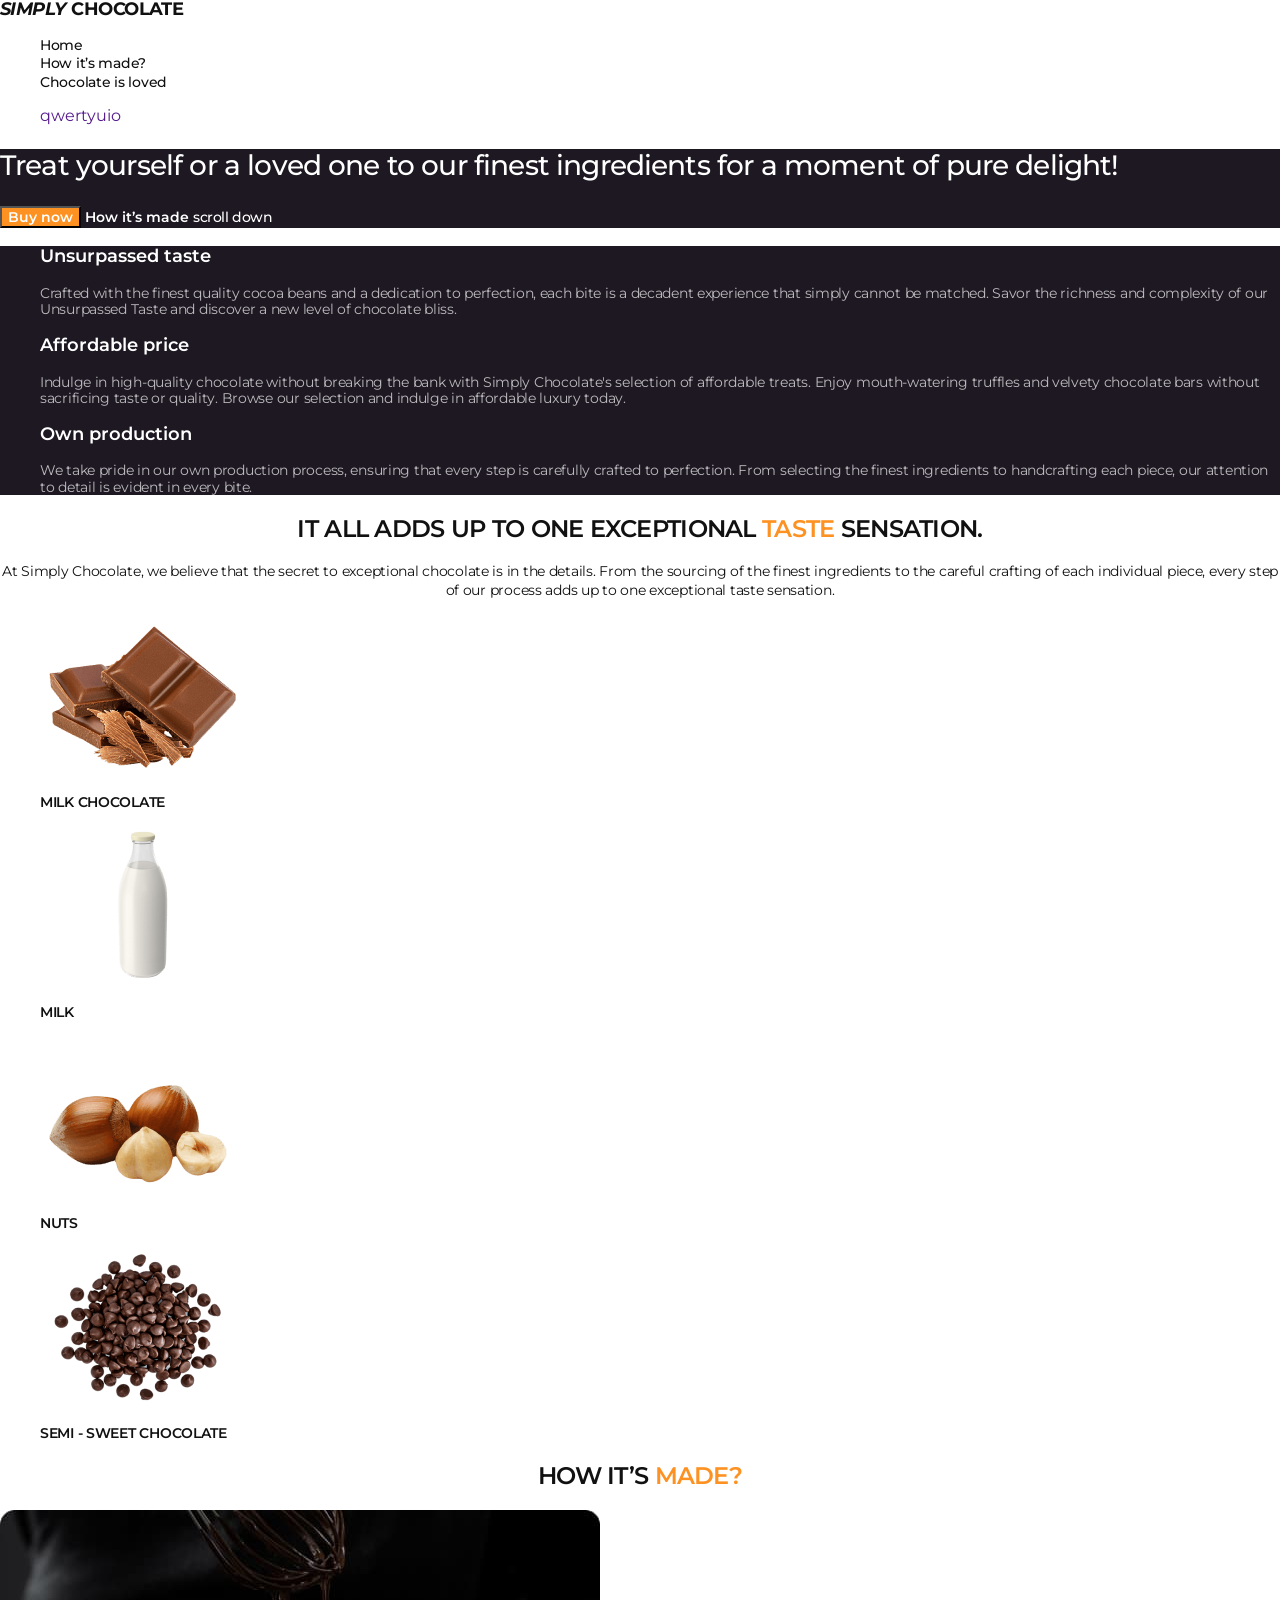
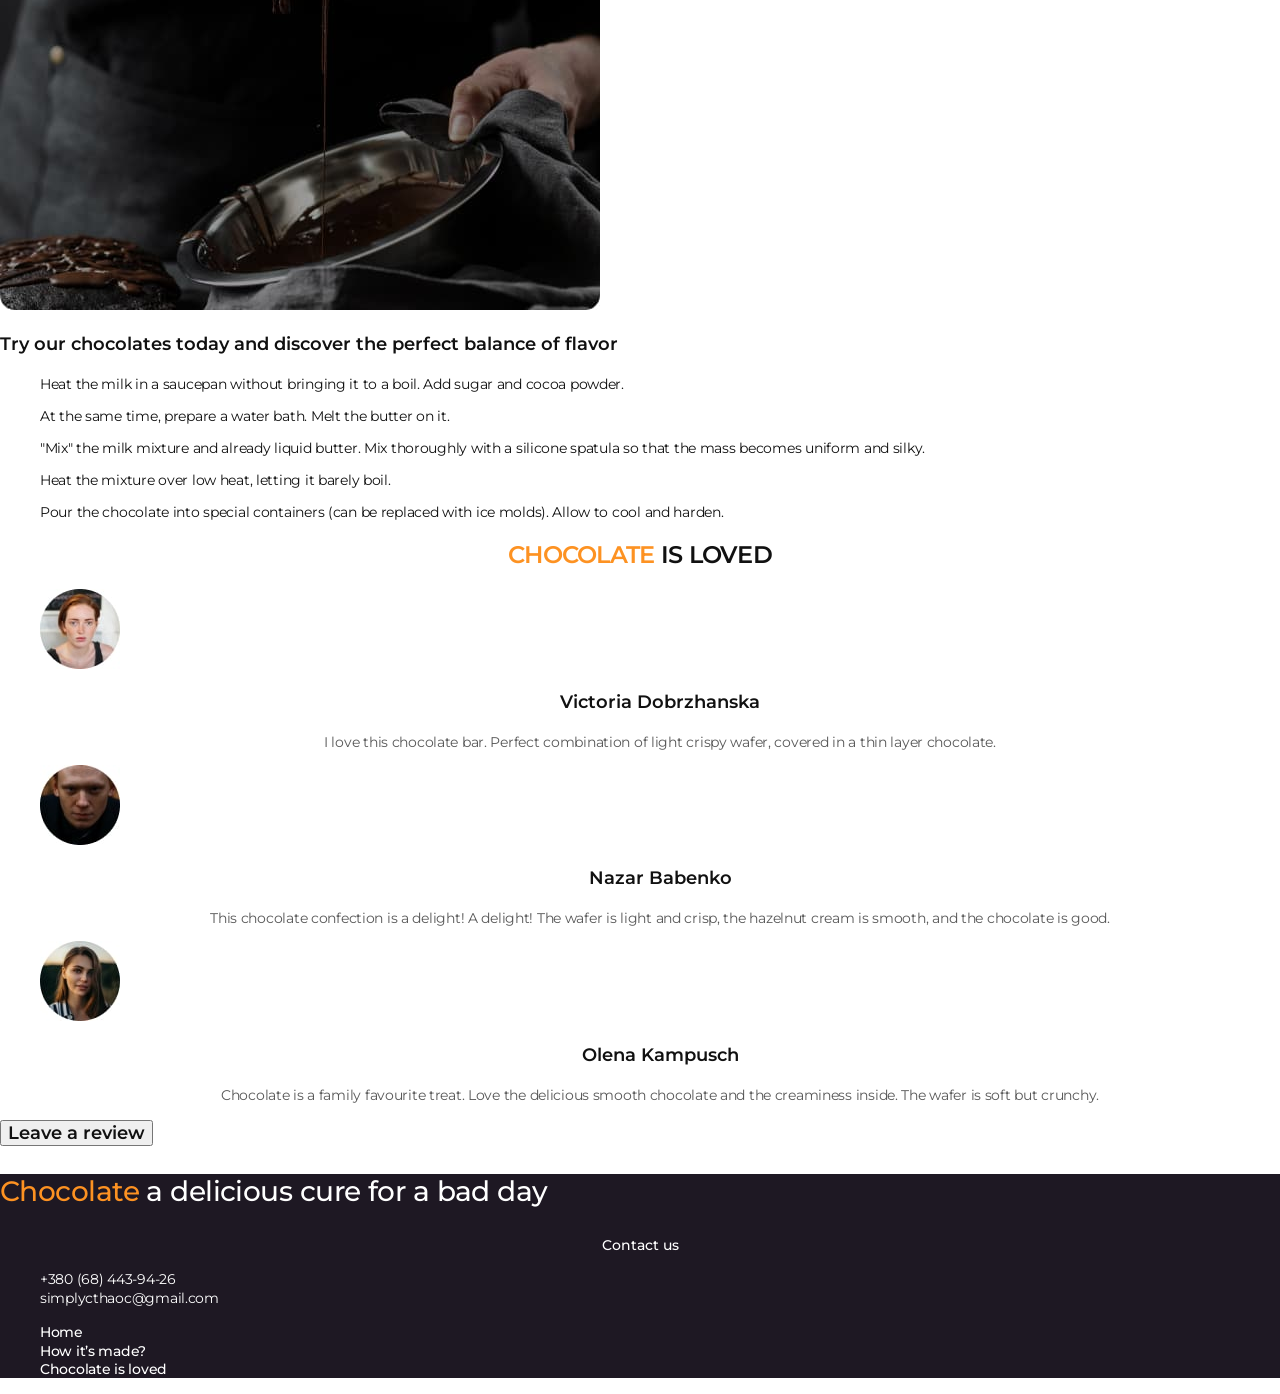
==== index.html @ 01acd2b8 "mod-2" ====
<!DOCTYPE html>
<html lang="en">
  <head>
    <meta charset="UTF-8" />
    <meta
      name="viewport"
      content="width=device-width, initial-scale=1.0"
    />
    <title>Chocolate</title>
    <link
      rel="stylesheet"
      href="https://cdnjs.cloudflare.com/ajax/libs/modern-normalize/3.0.1/modern-normalize.min.css"
      integrity="sha512-q6WgHqiHlKyOqslT/lgBgodhd03Wp4BEqKeW6nNtlOY4quzyG3VoQKFrieaCeSnuVseNKRGpGeDU3qPmabCANg=="
      crossorigin="anonymous"
      referrerpolicy="no-referrer"
    />
    <link
      rel="stylesheet"
      href="./css/style.css"
    />
    <link
      rel="preconnect"
      href="https://fonts.googleapis.com"
    />
    <link
      rel="preconnect"
      href="https://fonts.gstatic.com"
      crossorigin
    />
    <link
      href="https://fonts.googleapis.com/css2?family=Montserrat:wght@400;500;600;700&display=swap"
      rel="stylesheet"
    />
  </head>
  <body>
    <header class="header">
      <nav class="header-navigation">
        <a
          class="header-logo"
          href="index.html"
          ><span class="header-logo-italic">SIMPLY</span> CHOCOLATE</a
        >
        <ul class="header-menu-list">
          <li class="header-menu-item">
            <a
              class="header-menu-link"
              href=""
              >Home</a
            >
          </li>
          <li class="header-menu-item">
            <a
              class="header-menu-link"
              href=""
              >How it’s made?</a
            >
          </li>
          <li class="header-menu-item">
            <a
              class="header-menu-link"
              href=""
              >Chocolate is loved</a
            >
          </li>
        </ul>
      </nav>
      <address class="header-address">
        <ul class="header-address-list">
          <li class="header-address-item">
            <a
              class="header-address-link"
              href=""
              >qwertyuio</a
            >
          </li>
          <li class="header-address-item">
            <a
              class="header-address-link"
              href=""
            ></a>
          </li>
        </ul>
      </address>
    </header>
    <!-- header>nav>a+ul>li*3>a -->
    <main>
      <section class="hero">
        <h1 class="hero-title">
          Treat yourself or a loved one to our finest ingredients for a moment
          of pure delight!
        </h1>
        <button
          class="hero-btn btn"
          type="button"
        >
          Buy now
        </button>
        <a
          href="#made"
          class="hero-anchor-link btn"
          >How it’s made</a
        >
        <a
          href=""
          class="hero-scroll-link"
          >scroll down</a
        >
      </section>
      <section class="features">
        <h2 hidden>Features</h2>
        <ul class="features-list">
          <li class="features-item">
            <h3 class="features-subtitle">Unsurpassed taste</h3>
            <p class="features-item-text">
              Crafted with the finest quality cocoa beans and a dedication to
              perfection, each bite is a decadent experience that simply cannot
              be matched. Savor the richness and complexity of our Unsurpassed
              Taste and discover a new level of chocolate bliss.
            </p>
          </li>
          <li class="features-item">
            <h3 class="features-subtitle">Affordable price</h3>
            <p class="features-item-text">
              Indulge in high-quality chocolate without breaking the bank with
              Simply Chocolate's selection of affordable treats. Enjoy
              mouth-watering truffles and velvety chocolate bars without
              sacrificing taste or quality. Browse our selection and indulge in
              affordable luxury today.
            </p>
          </li>
          <li class="features-item">
            <h3 class="features-subtitle">Own production</h3>
            <p class="features-item-text">
              We take pride in our own production process, ensuring that every
              step is carefully crafted to perfection. From selecting the finest
              ingredients to handcrafting each piece, our attention to detail is
              evident in every bite.
            </p>
          </li>
        </ul>
      </section>
      <section class="taste">
        <h2 class="taste-title section-title">
          It all adds up to one exceptional
          <span class="accent">taste</span> sensation.
        </h2>
        <p class="taste-text">
          At Simply Chocolate, we believe that the secret to exceptional
          chocolate is in the details. From the sourcing of the finest
          ingredients to the careful crafting of each individual piece, every
          step of our process adds up to one exceptional taste sensation.
        </p>
        <ul class="taste-list">
          <li class="taste-item">
            <img
              class="taste-image"
              src="./images/taste-img-1.png"
              width="206"
              height="160"
              alt="mILK CHOCOLATE"
            />
            <h3 class="taste-subtitle">mILK CHOCOLATE</h3>
          </li>
          <li class="taste-item">
            <img
              class="taste-image"
              src="./images/taste-img-2.png"
              width="206"
              height="160"
              alt="Milk"
            />
            <h3 class="taste-subtitle">Milk</h3>
          </li>
          <li class="taste-item">
            <img
              class="taste-image"
              src="./images/taste-img-3.png"
              width="206"
              height="160"
              alt="nuts"
            />
            <h3 class="taste-subtitle">nuts</h3>
          </li>
          <li class="taste-item">
            <img
              class="taste-image"
              src="./images/taste-img-4.png"
              width="206"
              height="160"
              alt="sEMI - SWEET CHOCOLATE"
            />
            <h3 class="taste-subtitle">sEMI - SWEET CHOCOLATE</h3>
          </li>
        </ul>
      </section>
      <section
        id="made"
        class="made"
      >
        <h2 class="made-title section-title">
          hOW IT’S <span class="accent">made?</span>
        </h2>
        <img
          class="made-image"
          src="./images/made-img.jpg"
          alt="liquid chocolate"
          width="600"
          height="400"
        />
        <h3 class="made-subtitle">
          Try our chocolates today and discover the perfect balance of flavor
        </h3>
        <ul class="made-list">
          <li class="made-item">
            <p class="made-item-text">
              Heat the milk in a saucepan without bringing it to a boil. Add
              sugar and cocoa powder.
            </p>
          </li>
          <li class="made-item">
            <p class="made-item-text">
              At the same time, prepare a water bath. Melt the butter on it.
            </p>
          </li>
          <li class="made-item">
            <p class="made-item-text">
              "Mix" the milk mixture and already liquid butter. Mix thoroughly
              with a silicone spatula so that the mass becomes uniform and
              silky.
            </p>
          </li>
          <li class="made-item">
            <p class="made-item-text">
              Heat the mixture over low heat, letting it barely boil.
            </p>
          </li>
          <li class="made-item">
            <p class="made-item-text">
              Pour the chocolate into special containers (can be replaced with
              ice molds). Allow to cool and harden.
            </p>
          </li>
        </ul>
      </section>
      <section class="reviews">
        <h2 class="reviews-title section-title">
          <span class="accent">chocolate</span> is loved
        </h2>
        <ul class="reviews-list">
          <li class="reviews-item">
            <img
              class="reviews-image"
              src="./images/review-img-1.jpg"
              width="80"
              height="80"
              alt="Victoria Dobrzhanska"
            />
            <h3 class="reviews-subtitle">Victoria Dobrzhanska</h3>
            <p class="reviews-item-text">
              I love this chocolate bar. Perfect combination of light crispy
              wafer, covered in a thin layer chocolate.
            </p>
          </li>
          <li class="reviews-item">
            <img
              class="reviews-image"
              src="./images/review-img-2.jpg"
              width="80"
              height="80"
              alt="Nazar Babenko"
            />
            <h3 class="reviews-subtitle">Nazar Babenko</h3>
            <p class="reviews-item-text">
              This chocolate confection is a delight! A delight! The wafer is
              light and crisp, the hazelnut cream is smooth, and the chocolate
              is good.
            </p>
          </li>
          <li class="reviews-item">
            <img
              class="reviews-image"
              src="./images/review-img-3.jpg"
              width="80"
              height="80"
              alt="Olena Kampusch"
            />
            <h3 class="reviews-subtitle">Olena Kampusch</h3>
            <p class="reviews-item-text">
              Chocolate is a family favourite treat. Love the delicious smooth
              chocolate and the creaminess inside. The wafer is soft but
              crunchy.
            </p>
          </li>
        </ul>
        <button
          type="button"
          class="reviews-btn btn"
        >
          Leave a review
        </button>
      </section>
    </main>
    <footer class="footer">
      <p class="footer-title">
        <span class="accent">Chocolate</span> a delicious cure for a bad day
      </p>
      <p class="footer-subtitle">Contact us</p>
      <address class="footer-address">
        <ul class="footer-list">
          <li class="footer-item">
            <a
              class="footer-link"
              href="tel:+380684439426"
              >+380 (68) 443-94-26</a
            >
          </li>
          <li class="footer-item">
            <a
              class="footer-link"
              href="mailto:simplycthаoc@gmail.com"
              >simplycthаoc@gmail.com</a
            >
          </li>
        </ul>
      </address>
      <ul class="footer-menu-list">
        <li class="footer-menu-item">
          <a
            class="footer-menu-link"
            href=""
            >Home</a
          >
        </li>
        <li class="footer-menu-item">
          <a
            class="footer-menu-link"
            href=""
            >How it’s made?</a
          >
        </li>
        <li class="footer-menu-item">
          <a
            class="footer-menu-link"
            href=""
            >Chocolate is loved</a
          >
        </li>
      </ul>
    </footer>
  </body>
</html>
---- css/style.css ----
body {
  font-family: 'Montserrat', sans-serif;
  /* font-weight: 500; */
}

ul {
  list-style-type: none;
}

a {
  text-decoration: none;
}

button {
  cursor: pointer;
}

address {
  font-style: normal;
}

.section-title {
  font-weight: 600;
  font-size: 24px;
  line-height: 1.17;
  letter-spacing: -0.03em;
  text-transform: uppercase;
  text-align: center;
  color: #111;
}

.section-title .accent {
  color: #fd9222;
}

.btn {
  font-weight: 600;
  font-size: 14px;
  color: #fff;
}

/* =======HEADER======== */

.header-logo {
  font-weight: 700;
  font-size: 18px;
  line-height: 1.11;
  letter-spacing: -0.03em;
  color: #111;
}

.header-logo-italic {
  font-style: italic;
}

.header-menu-link {
  font-weight: 500;
  font-size: 14px;
  line-height: 1.14;
  letter-spacing: -0.02em;
  color: #111;
}

.header-menu-link:hover,
.header-menu-link:focus {
  color: #fd9222;
}

/* =======HERO======== */

.hero {
  background-color: #1e1823;
}

.hero-title {
  font-weight: 500;
  font-size: 28px;
  line-height: 1.21;
  letter-spacing: -0.03em;
  color: #fff;
  /* &::selection {
    background-color: red;
  } */
}

.hero-btn {
  background-color: #fd9222;
  /* &:focus,
  &:hover {
    background-color: #fcf1e0;
    color: #fd9222;
  } */
}

.hero-btn:hover,
.hero-btn:focus {
  background-color: #fcf1e0;
  color: #fd9222;
}

.hero-anchor-link {
}

.hero-scroll-link {
  font-weight: 500;
  font-size: 14px;
  line-height: 1.28571;
  letter-spacing: -0.03em;
  color: #fff;
}

/** ========FEATURES========= */

.features {
  background-color: #1e1823;
}

.features-list {
}

.features-item {
}

.features-subtitle {
  font-weight: 600;
  font-size: 18px;
  color: #fff;
}

.features-item-text {
  font-size: 14px;
  letter-spacing: -0.02em;
  color: rgba(255, 255, 255, 0.7);
}

/** ========TASTE========= */

.taste {
}

.taste-text {
  font-size: 14px;
  line-height: 1.29;
  letter-spacing: -0.02em;
  text-align: center;
  color: #111;
}

.taste-list {
}

.taste-item {
}

.taste-image {
}

.taste-subtitle {
  font-weight: 600;
  font-size: 14px;
  line-height: 1.29;
  letter-spacing: -0.02em;
  text-transform: uppercase;
  color: #111;
}

/** ========MADE========= */

.made {
}

.made-image {
}

.made-subtitle {
  font-weight: 600;
  font-size: 18px;
  line-height: 1.33;
  color: #111;
}

.made-list {
}

.made-item {
}

.made-item-text {
  font-size: 14px;
  line-height: 1.29;
  letter-spacing: -0.02em;
  color: #111;
}

/** ========MADE========= */

.reviews {
}

.reviews-list {
}

.reviews-item {
}

.reviews-image {
}

.reviews-subtitle {
  font-weight: 600;
  font-size: 18px;
  line-height: 1.33;
  text-align: center;
  color: #111;
}

.reviews-item-text {
  font-size: 14px;
  line-height: 1.29;
  letter-spacing: -0.02em;
  text-align: center;
  color: rgba(17, 17, 17, 0.7);
}

.reviews-btn {
  font-size: 18px;
  color: #111;
}

.footer {
  background-color: #1e1823;
}

.footer-title {
  font-weight: 500;
  font-size: 28px;
  line-height: 1.21429;
  letter-spacing: -0.02em;
  color: #ffffff;
}

.footer-title .accent {
  color: #fd9222;
}

.footer-subtitle {
  font-weight: 500;
  font-size: 14px;
  line-height: 1.28571;
  text-align: center;
  color: #fff;
}

.footer-address {
}

.footer-list {
}

.footer-item {
}

.footer-link {
  font-size: 14px;
  line-height: 1.29;
  letter-spacing: -0.02em;
  text-align: center;
  color: #fff;
}

.footer-menu-list {
}

.footer-menu-item {
}

.footer-menu-link {
  font-weight: 500;
  font-size: 14px;
  line-height: 1.14;
  letter-spacing: -0.02em;
  color: #fff;
}
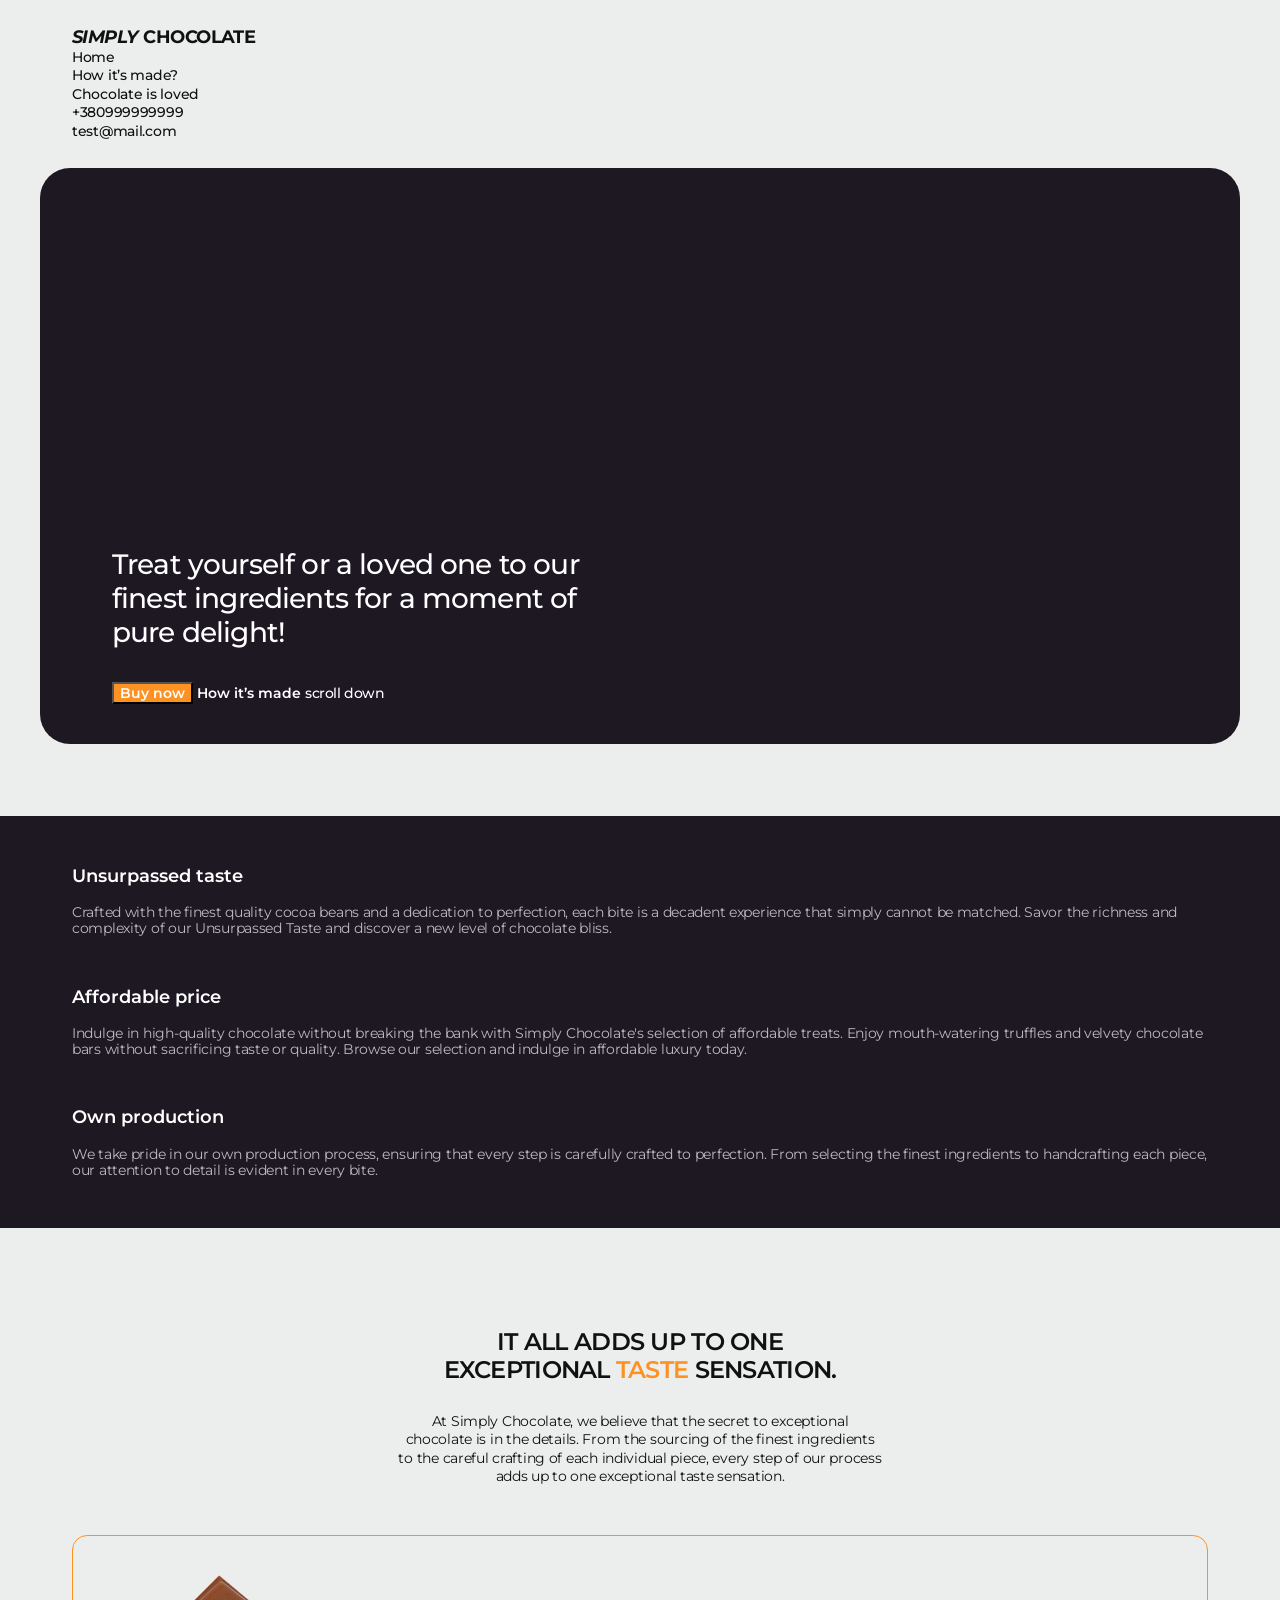
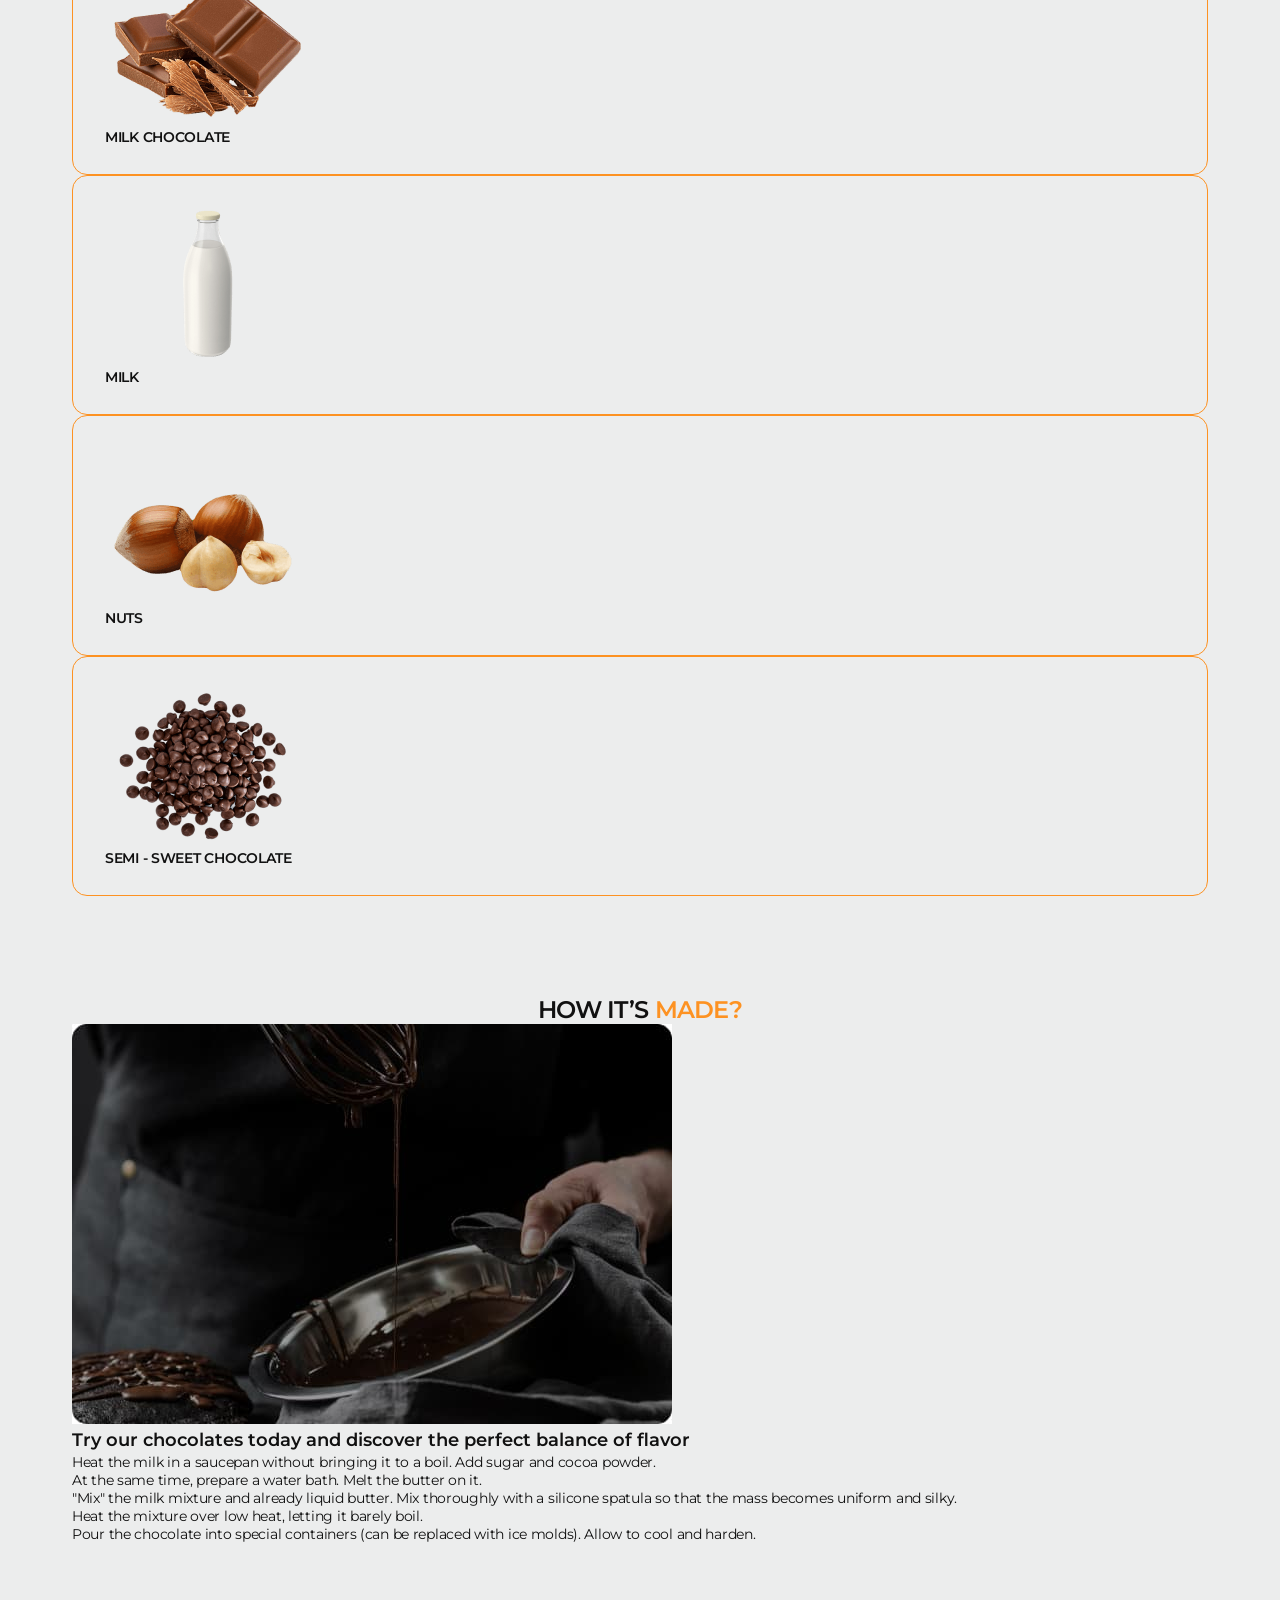
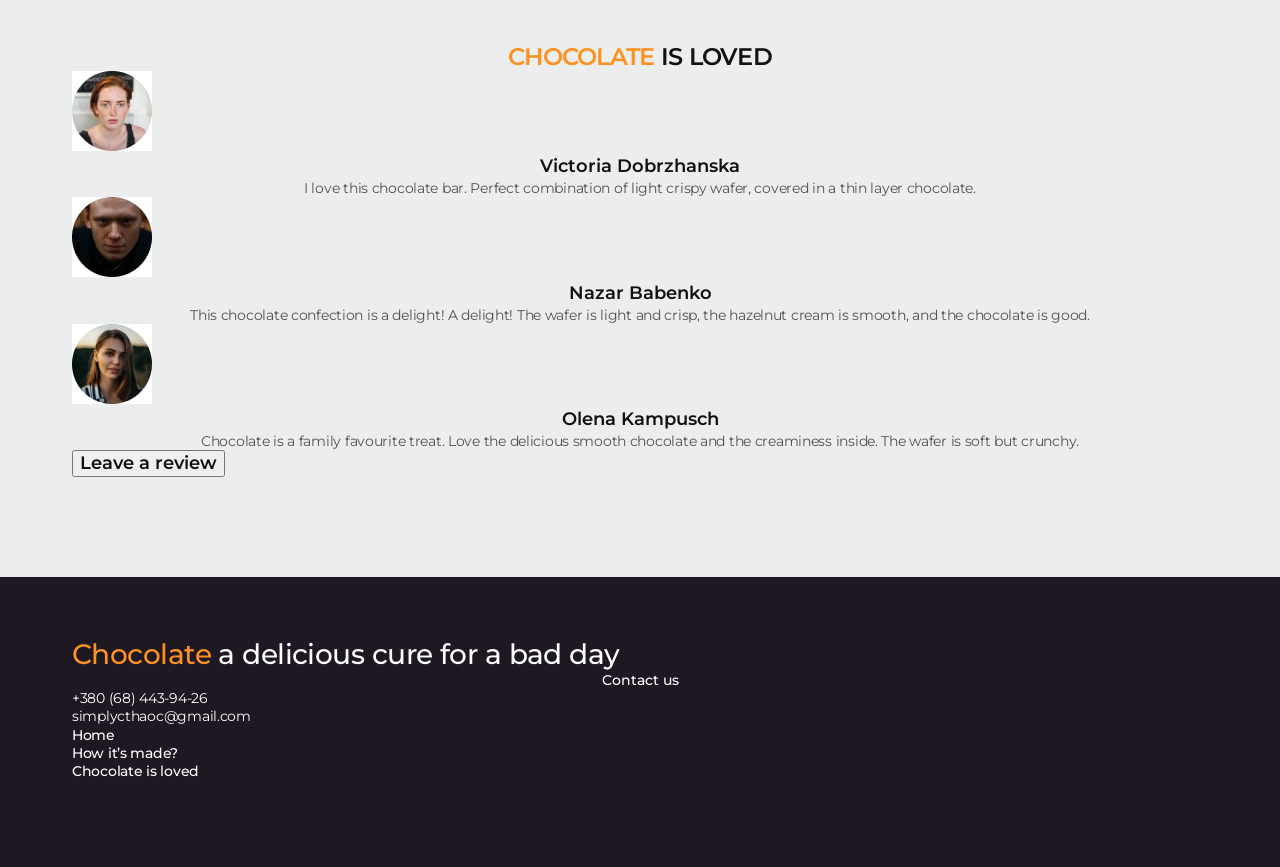
==== commit 2922ec25: "mod-3" ====
--- a/index.html
+++ b/index.html
@@ -34,318 +34,335 @@
   </head>
   <body>
     <header class="header">
-      <nav class="header-navigation">
-        <a
-          class="header-logo"
-          href="index.html"
-          ><span class="header-logo-italic">SIMPLY</span> CHOCOLATE</a
-        >
-        <ul class="header-menu-list">
-          <li class="header-menu-item">
-            <a
-              class="header-menu-link"
-              href=""
-              >Home</a
-            >
-          </li>
-          <li class="header-menu-item">
-            <a
-              class="header-menu-link"
-              href=""
-              >How it’s made?</a
-            >
-          </li>
-          <li class="header-menu-item">
-            <a
-              class="header-menu-link"
-              href=""
-              >Chocolate is loved</a
-            >
-          </li>
-        </ul>
-      </nav>
-      <address class="header-address">
-        <ul class="header-address-list">
-          <li class="header-address-item">
-            <a
-              class="header-address-link"
-              href=""
-              >qwertyuio</a
-            >
-          </li>
-          <li class="header-address-item">
-            <a
-              class="header-address-link"
-              href=""
-            ></a>
-          </li>
-        </ul>
-      </address>
+      <div class="container">
+        <nav class="header-navigation">
+          <a
+            class="header-logo"
+            href="index.html"
+            ><span class="header-logo-italic">SIMPLY</span> CHOCOLATE</a
+          >
+          <ul class="header-menu-list">
+            <li class="header-menu-item">
+              <a
+                class="header-menu-link"
+                href=""
+                >Home</a
+              >
+            </li>
+            <li class="header-menu-item">
+              <a
+                class="header-menu-link"
+                href=""
+                >How it’s made?</a
+              >
+            </li>
+            <li class="header-menu-item">
+              <a
+                class="header-menu-link"
+                href=""
+                >Chocolate is loved</a
+              >
+            </li>
+          </ul>
+        </nav>
+        <address class="header-address">
+          <ul class="header-address-list">
+            <li class="header-address-item">
+              <a
+                class="header-address-link"
+                href=""
+                >+380999999999</a
+              >
+            </li>
+            <li class="header-address-item">
+              <a
+                class="header-address-link"
+                href=""
+                >test@mail.com</a
+              >
+            </li>
+          </ul>
+        </address>
+      </div>
     </header>
     <!-- header>nav>a+ul>li*3>a -->
     <main>
       <section class="hero">
-        <h1 class="hero-title">
-          Treat yourself or a loved one to our finest ingredients for a moment
-          of pure delight!
-        </h1>
-        <button
-          class="hero-btn btn"
-          type="button"
-        >
-          Buy now
-        </button>
-        <a
-          href="#made"
-          class="hero-anchor-link btn"
-          >How it’s made</a
-        >
-        <a
-          href=""
-          class="hero-scroll-link"
-          >scroll down</a
-        >
+        <div class="container">
+          <div class="hero-wrapper">
+            <h1 class="hero-title">
+              Treat yourself or a loved one to our finest ingredients for a
+              moment of pure delight!
+            </h1>
+            <button
+              class="hero-btn btn"
+              type="button"
+            >
+              Buy now
+            </button>
+            <a
+              href="#made"
+              class="hero-anchor-link btn"
+              >How it’s made</a
+            >
+            <a
+              href=""
+              class="hero-scroll-link"
+              >scroll down</a
+            >
+          </div>
+        </div>
       </section>
       <section class="features">
-        <h2 hidden>Features</h2>
-        <ul class="features-list">
-          <li class="features-item">
-            <h3 class="features-subtitle">Unsurpassed taste</h3>
-            <p class="features-item-text">
-              Crafted with the finest quality cocoa beans and a dedication to
-              perfection, each bite is a decadent experience that simply cannot
-              be matched. Savor the richness and complexity of our Unsurpassed
-              Taste and discover a new level of chocolate bliss.
-            </p>
-          </li>
-          <li class="features-item">
-            <h3 class="features-subtitle">Affordable price</h3>
-            <p class="features-item-text">
-              Indulge in high-quality chocolate without breaking the bank with
-              Simply Chocolate's selection of affordable treats. Enjoy
-              mouth-watering truffles and velvety chocolate bars without
-              sacrificing taste or quality. Browse our selection and indulge in
-              affordable luxury today.
-            </p>
-          </li>
-          <li class="features-item">
-            <h3 class="features-subtitle">Own production</h3>
-            <p class="features-item-text">
-              We take pride in our own production process, ensuring that every
-              step is carefully crafted to perfection. From selecting the finest
-              ingredients to handcrafting each piece, our attention to detail is
-              evident in every bite.
-            </p>
-          </li>
-        </ul>
+        <div class="container">
+          <h2 hidden>Features</h2>
+          <ul class="features-list">
+            <li class="features-item">
+              <h3 class="features-subtitle">Unsurpassed taste</h3>
+              <p class="features-item-text">
+                Crafted with the finest quality cocoa beans and a dedication to
+                perfection, each bite is a decadent experience that simply
+                cannot be matched. Savor the richness and complexity of our
+                Unsurpassed Taste and discover a new level of chocolate bliss.
+              </p>
+            </li>
+            <li class="features-item">
+              <h3 class="features-subtitle">Affordable price</h3>
+              <p class="features-item-text">
+                Indulge in high-quality chocolate without breaking the bank with
+                Simply Chocolate's selection of affordable treats. Enjoy
+                mouth-watering truffles and velvety chocolate bars without
+                sacrificing taste or quality. Browse our selection and indulge
+                in affordable luxury today.
+              </p>
+            </li>
+            <li class="features-item">
+              <h3 class="features-subtitle">Own production</h3>
+              <p class="features-item-text">
+                We take pride in our own production process, ensuring that every
+                step is carefully crafted to perfection. From selecting the
+                finest ingredients to handcrafting each piece, our attention to
+                detail is evident in every bite.
+              </p>
+            </li>
+          </ul>
+        </div>
       </section>
       <section class="taste">
-        <h2 class="taste-title section-title">
-          It all adds up to one exceptional
-          <span class="accent">taste</span> sensation.
-        </h2>
-        <p class="taste-text">
-          At Simply Chocolate, we believe that the secret to exceptional
-          chocolate is in the details. From the sourcing of the finest
-          ingredients to the careful crafting of each individual piece, every
-          step of our process adds up to one exceptional taste sensation.
-        </p>
-        <ul class="taste-list">
-          <li class="taste-item">
-            <img
-              class="taste-image"
-              src="./images/taste-img-1.png"
-              width="206"
-              height="160"
-              alt="mILK CHOCOLATE"
-            />
-            <h3 class="taste-subtitle">mILK CHOCOLATE</h3>
-          </li>
-          <li class="taste-item">
-            <img
-              class="taste-image"
-              src="./images/taste-img-2.png"
-              width="206"
-              height="160"
-              alt="Milk"
-            />
-            <h3 class="taste-subtitle">Milk</h3>
-          </li>
-          <li class="taste-item">
-            <img
-              class="taste-image"
-              src="./images/taste-img-3.png"
-              width="206"
-              height="160"
-              alt="nuts"
-            />
-            <h3 class="taste-subtitle">nuts</h3>
-          </li>
-          <li class="taste-item">
-            <img
-              class="taste-image"
-              src="./images/taste-img-4.png"
-              width="206"
-              height="160"
-              alt="sEMI - SWEET CHOCOLATE"
-            />
-            <h3 class="taste-subtitle">sEMI - SWEET CHOCOLATE</h3>
-          </li>
-        </ul>
+        <div class="container">
+          <h2 class="taste-title section-title">
+            It all adds up to one exceptional
+            <span class="accent">taste</span> sensation.
+          </h2>
+          <p class="taste-text">
+            At Simply Chocolate, we believe that the secret to exceptional
+            chocolate is in the details. From the sourcing of the finest
+            ingredients to the careful crafting of each individual piece, every
+            step of our process adds up to one exceptional taste sensation.
+          </p>
+          <ul class="taste-list">
+            <li class="taste-item">
+              <img
+                class="taste-image"
+                src="./images/taste-img-1.png"
+                width="206"
+                height="160"
+                alt="mILK CHOCOLATE"
+              />
+              <h3 class="taste-subtitle">mILK CHOCOLATE</h3>
+            </li>
+            <li class="taste-item">
+              <img
+                class="taste-image"
+                src="./images/taste-img-2.png"
+                width="206"
+                height="160"
+                alt="Milk"
+              />
+              <h3 class="taste-subtitle">Milk</h3>
+            </li>
+            <li class="taste-item">
+              <img
+                class="taste-image"
+                src="./images/taste-img-3.png"
+                width="206"
+                height="160"
+                alt="nuts"
+              />
+              <h3 class="taste-subtitle">nuts</h3>
+            </li>
+            <li class="taste-item">
+              <img
+                class="taste-image"
+                src="./images/taste-img-4.png"
+                width="206"
+                height="160"
+                alt="sEMI - SWEET CHOCOLATE"
+              />
+              <h3 class="taste-subtitle">sEMI - SWEET CHOCOLATE</h3>
+            </li>
+          </ul>
+        </div>
       </section>
       <section
         id="made"
         class="made"
       >
-        <h2 class="made-title section-title">
-          hOW IT’S <span class="accent">made?</span>
-        </h2>
-        <img
-          class="made-image"
-          src="./images/made-img.jpg"
-          alt="liquid chocolate"
-          width="600"
-          height="400"
-        />
-        <h3 class="made-subtitle">
-          Try our chocolates today and discover the perfect balance of flavor
-        </h3>
-        <ul class="made-list">
-          <li class="made-item">
-            <p class="made-item-text">
-              Heat the milk in a saucepan without bringing it to a boil. Add
-              sugar and cocoa powder.
-            </p>
+        <div class="container">
+          <h2 class="made-title section-title">
+            hOW IT’S <span class="accent">made?</span>
+          </h2>
+          <img
+            class="made-image"
+            src="./images/made-img.jpg"
+            alt="liquid chocolate"
+            width="600"
+            height="400"
+          />
+          <h3 class="made-subtitle">
+            Try our chocolates today and discover the perfect balance of flavor
+          </h3>
+          <ul class="made-list">
+            <li class="made-item">
+              <p class="made-item-text">
+                Heat the milk in a saucepan without bringing it to a boil. Add
+                sugar and cocoa powder.
+              </p>
+            </li>
+            <li class="made-item">
+              <p class="made-item-text">
+                At the same time, prepare a water bath. Melt the butter on it.
+              </p>
+            </li>
+            <li class="made-item">
+              <p class="made-item-text">
+                "Mix" the milk mixture and already liquid butter. Mix thoroughly
+                with a silicone spatula so that the mass becomes uniform and
+                silky.
+              </p>
+            </li>
+            <li class="made-item">
+              <p class="made-item-text">
+                Heat the mixture over low heat, letting it barely boil.
+              </p>
+            </li>
+            <li class="made-item">
+              <p class="made-item-text">
+                Pour the chocolate into special containers (can be replaced with
+                ice molds). Allow to cool and harden.
+              </p>
+            </li>
+          </ul>
+        </div>
+      </section>
+      <section class="reviews">
+        <div class="container">
+          <h2 class="reviews-title section-title">
+            <span class="accent">chocolate</span> is loved
+          </h2>
+          <ul class="reviews-list">
+            <li class="reviews-item">
+              <img
+                class="reviews-image"
+                src="./images/review-img-1.jpg"
+                width="80"
+                height="80"
+                alt="Victoria Dobrzhanska"
+              />
+              <h3 class="reviews-subtitle">Victoria Dobrzhanska</h3>
+              <p class="reviews-item-text">
+                I love this chocolate bar. Perfect combination of light crispy
+                wafer, covered in a thin layer chocolate.
+              </p>
+            </li>
+            <li class="reviews-item">
+              <img
+                class="reviews-image"
+                src="./images/review-img-2.jpg"
+                width="80"
+                height="80"
+                alt="Nazar Babenko"
+              />
+              <h3 class="reviews-subtitle">Nazar Babenko</h3>
+              <p class="reviews-item-text">
+                This chocolate confection is a delight! A delight! The wafer is
+                light and crisp, the hazelnut cream is smooth, and the chocolate
+                is good.
+              </p>
+            </li>
+            <li class="reviews-item">
+              <img
+                class="reviews-image"
+                src="./images/review-img-3.jpg"
+                width="80"
+                height="80"
+                alt="Olena Kampusch"
+              />
+              <h3 class="reviews-subtitle">Olena Kampusch</h3>
+              <p class="reviews-item-text">
+                Chocolate is a family favourite treat. Love the delicious smooth
+                chocolate and the creaminess inside. The wafer is soft but
+                crunchy.
+              </p>
+            </li>
+          </ul>
+          <button
+            type="button"
+            class="reviews-btn btn"
+          >
+            Leave a review
+          </button>
+        </div>
+      </section>
+    </main>
+    <footer class="footer">
+      <div class="container">
+        <p class="footer-title">
+          <span class="accent">Chocolate</span> a delicious cure for a bad day
+        </p>
+        <p class="footer-subtitle">Contact us</p>
+        <address class="footer-address">
+          <ul class="footer-list">
+            <li class="footer-item">
+              <a
+                class="footer-link"
+                href="tel:+380684439426"
+                >+380 (68) 443-94-26</a
+              >
+            </li>
+            <li class="footer-item">
+              <a
+                class="footer-link"
+                href="mailto:simplycthаoc@gmail.com"
+                >simplycthаoc@gmail.com</a
+              >
+            </li>
+          </ul>
+        </address>
+        <ul class="footer-menu-list">
+          <li class="footer-menu-item">
+            <a
+              class="footer-menu-link"
+              href=""
+              >Home</a
+            >
           </li>
-          <li class="made-item">
-            <p class="made-item-text">
-              At the same time, prepare a water bath. Melt the butter on it.
-            </p>
+          <li class="footer-menu-item">
+            <a
+              class="footer-menu-link"
+              href=""
+              >How it’s made?</a
+            >
           </li>
-          <li class="made-item">
-            <p class="made-item-text">
-              "Mix" the milk mixture and already liquid butter. Mix thoroughly
-              with a silicone spatula so that the mass becomes uniform and
-              silky.
-            </p>
-          </li>
-          <li class="made-item">
-            <p class="made-item-text">
-              Heat the mixture over low heat, letting it barely boil.
-            </p>
-          </li>
-          <li class="made-item">
-            <p class="made-item-text">
-              Pour the chocolate into special containers (can be replaced with
-              ice molds). Allow to cool and harden.
-            </p>
+          <li class="footer-menu-item">
+            <a
+              class="footer-menu-link"
+              href=""
+              >Chocolate is loved</a
+            >
           </li>
         </ul>
-      </section>
-      <section class="reviews">
-        <h2 class="reviews-title section-title">
-          <span class="accent">chocolate</span> is loved
-        </h2>
-        <ul class="reviews-list">
-          <li class="reviews-item">
-            <img
-              class="reviews-image"
-              src="./images/review-img-1.jpg"
-              width="80"
-              height="80"
-              alt="Victoria Dobrzhanska"
-            />
-            <h3 class="reviews-subtitle">Victoria Dobrzhanska</h3>
-            <p class="reviews-item-text">
-              I love this chocolate bar. Perfect combination of light crispy
-              wafer, covered in a thin layer chocolate.
-            </p>
-          </li>
-          <li class="reviews-item">
-            <img
-              class="reviews-image"
-              src="./images/review-img-2.jpg"
-              width="80"
-              height="80"
-              alt="Nazar Babenko"
-            />
-            <h3 class="reviews-subtitle">Nazar Babenko</h3>
-            <p class="reviews-item-text">
-              This chocolate confection is a delight! A delight! The wafer is
-              light and crisp, the hazelnut cream is smooth, and the chocolate
-              is good.
-            </p>
-          </li>
-          <li class="reviews-item">
-            <img
-              class="reviews-image"
-              src="./images/review-img-3.jpg"
-              width="80"
-              height="80"
-              alt="Olena Kampusch"
-            />
-            <h3 class="reviews-subtitle">Olena Kampusch</h3>
-            <p class="reviews-item-text">
-              Chocolate is a family favourite treat. Love the delicious smooth
-              chocolate and the creaminess inside. The wafer is soft but
-              crunchy.
-            </p>
-          </li>
-        </ul>
-        <button
-          type="button"
-          class="reviews-btn btn"
-        >
-          Leave a review
-        </button>
-      </section>
-    </main>
-    <footer class="footer">
-      <p class="footer-title">
-        <span class="accent">Chocolate</span> a delicious cure for a bad day
-      </p>
-      <p class="footer-subtitle">Contact us</p>
-      <address class="footer-address">
-        <ul class="footer-list">
-          <li class="footer-item">
-            <a
-              class="footer-link"
-              href="tel:+380684439426"
-              >+380 (68) 443-94-26</a
-            >
-          </li>
-          <li class="footer-item">
-            <a
-              class="footer-link"
-              href="mailto:simplycthаoc@gmail.com"
-              >simplycthаoc@gmail.com</a
-            >
-          </li>
-        </ul>
-      </address>
-      <ul class="footer-menu-list">
-        <li class="footer-menu-item">
-          <a
-            class="footer-menu-link"
-            href=""
-            >Home</a
-          >
-        </li>
-        <li class="footer-menu-item">
-          <a
-            class="footer-menu-link"
-            href=""
-            >How it’s made?</a
-          >
-        </li>
-        <li class="footer-menu-item">
-          <a
-            class="footer-menu-link"
-            href=""
-            >Chocolate is loved</a
-          >
-        </li>
-      </ul>
+      </div>
     </footer>
   </body>
 </html>
--- a/css/style.css
+++ b/css/style.css
@@ -1,22 +1,44 @@
 body {
   font-family: 'Montserrat', sans-serif;
   /* font-weight: 500; */
+  background-color: #eceded;
 }
 
 ul {
   list-style-type: none;
+  margin-top: 0;
+  margin-bottom: 0;
+  padding-left: 0;
 }
 
 a {
   text-decoration: none;
 }
 
+p,
+h1,
+h2,
+h3,
+h4,
+h5,
+h6 {
+  margin-top: 0;
+  margin-bottom: 0;
+}
+
 button {
   cursor: pointer;
 }
 
 address {
   font-style: normal;
+}
+
+.container {
+  width: 1166px;
+  padding-left: 15px;
+  padding-right: 15px;
+  margin: 0 auto;
 }
 
 .section-title {
@@ -41,6 +63,11 @@
 
 /* =======HEADER======== */
 
+.header {
+  padding-top: 28px;
+  padding-bottom: 28px;
+}
+
 .header-logo {
   font-weight: 700;
   font-size: 18px;
@@ -66,10 +93,26 @@
   color: #fd9222;
 }
 
+.header-address-link {
+  font-weight: 500;
+  font-size: 14px;
+  line-height: 1.14;
+  letter-spacing: -0.02em;
+  color: #111;
+}
+
 /* =======HERO======== */
 
 .hero {
   background-color: #1e1823;
+  max-width: 1200px;
+  margin: 0 auto;
+  border-radius: 30px;
+  margin-bottom: 72px;
+}
+
+.hero-wrapper {
+  padding: 380px 40px 40px 40px;
 }
 
 .hero-title {
@@ -78,6 +121,9 @@
   line-height: 1.21;
   letter-spacing: -0.03em;
   color: #fff;
+  margin-bottom: 32px;
+  max-width: 484px;
+
   /* &::selection {
     background-color: red;
   } */
@@ -113,18 +159,22 @@
 
 .features {
   background-color: #1e1823;
+  padding-top: 50px;
+  padding-bottom: 50px;
 }
 
 .features-list {
 }
 
-.features-item {
+.features-item:not(:first-child) {
+  margin-top: 50px;
 }
 
 .features-subtitle {
   font-weight: 600;
   font-size: 18px;
   color: #fff;
+  margin-bottom: 18px;
 }
 
 .features-item-text {
@@ -136,6 +186,14 @@
 /** ========TASTE========= */
 
 .taste {
+  padding-top: 100px;
+  padding-bottom: 50px;
+}
+
+.taste-title {
+  max-width: 411px;
+  margin: 0 auto;
+  margin-bottom: 28px;
 }
 
 .taste-text {
@@ -144,12 +202,18 @@
   letter-spacing: -0.02em;
   text-align: center;
   color: #111;
+  max-width: 486px;
+  margin: 0 auto;
+  margin-bottom: 50px;
 }
 
 .taste-list {
 }
 
 .taste-item {
+  border: 1px solid #fd9222;
+  padding: 28px 32px;
+  border-radius: 15px;
 }
 
 .taste-image {
@@ -167,6 +231,8 @@
 /** ========MADE========= */
 
 .made {
+  padding-top: 50px;
+  padding-bottom: 50px;
 }
 
 .made-image {
@@ -195,6 +261,8 @@
 /** ========MADE========= */
 
 .reviews {
+  padding-top: 50px;
+  padding-bottom: 100px;
 }
 
 .reviews-list {
@@ -229,6 +297,8 @@
 
 .footer {
   background-color: #1e1823;
+  padding-top: 60px;
+  padding-bottom: 86px;
 }
 
 .footer-title {
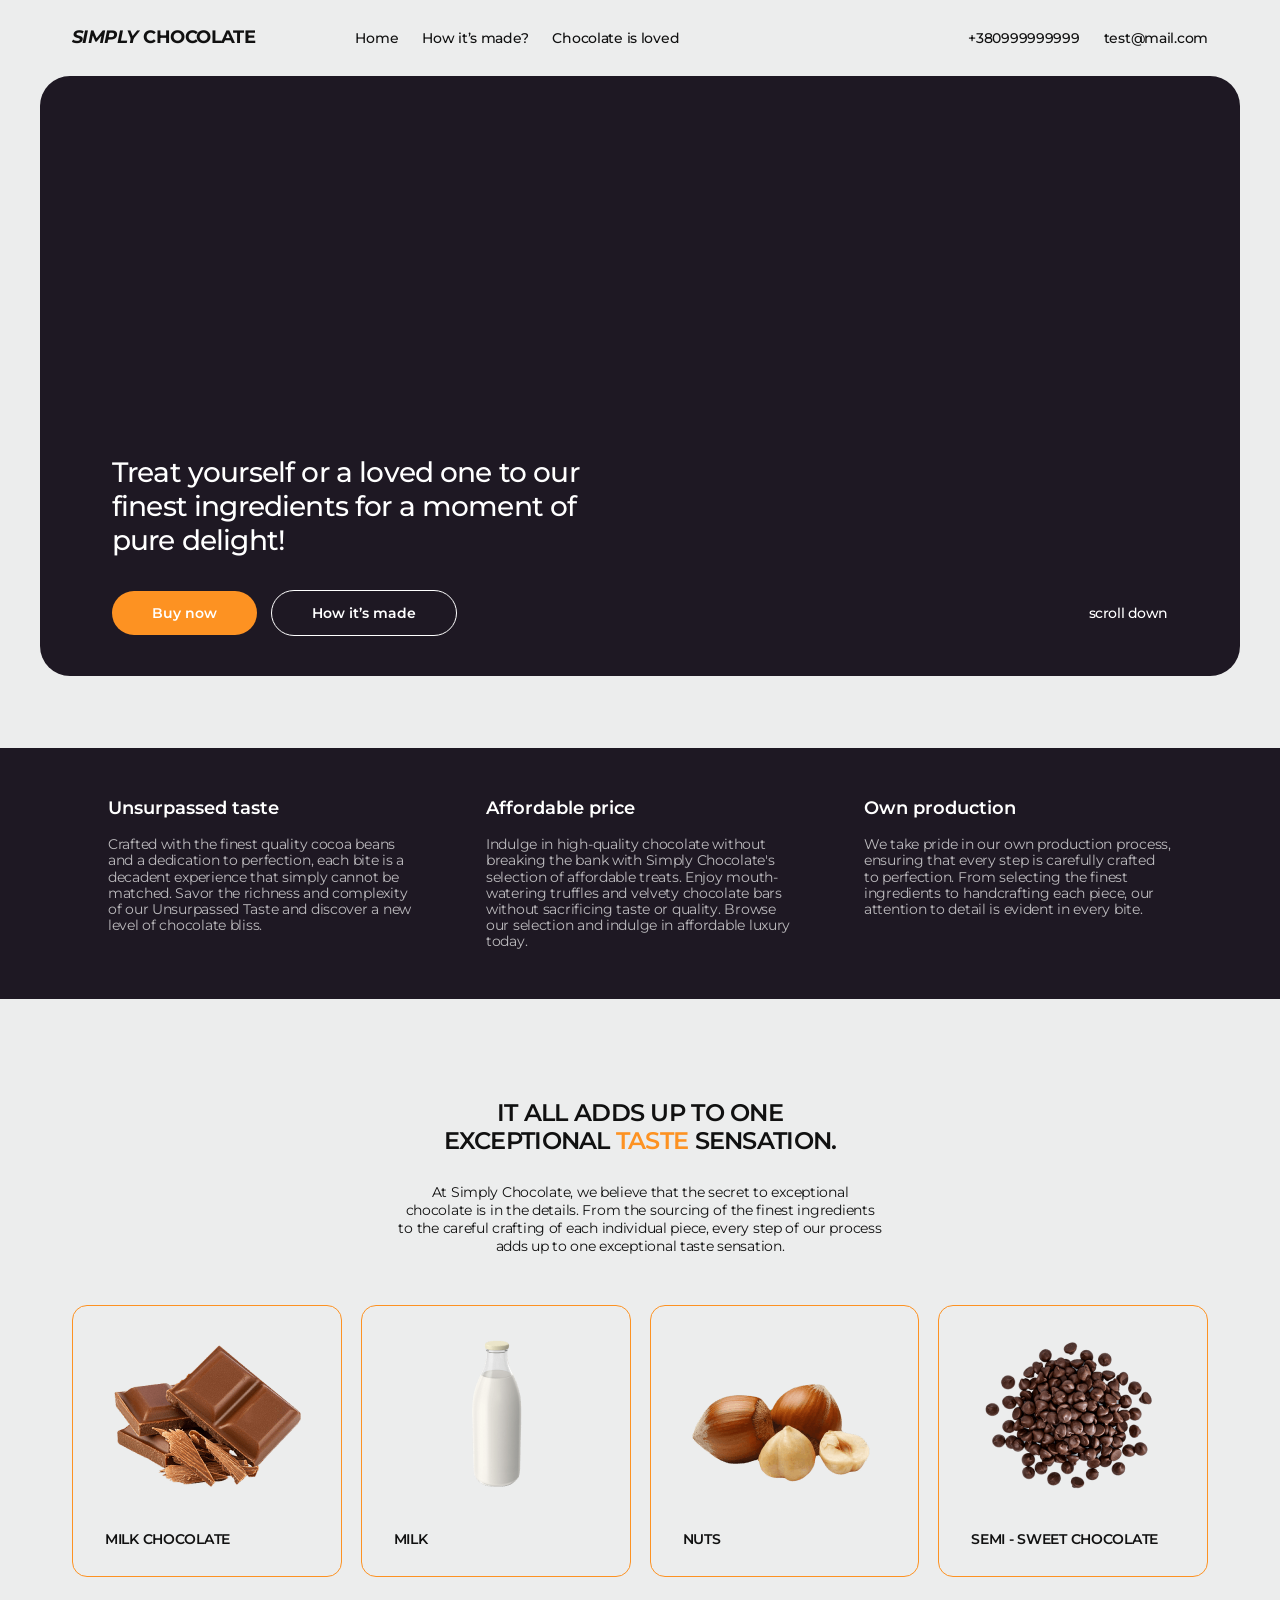
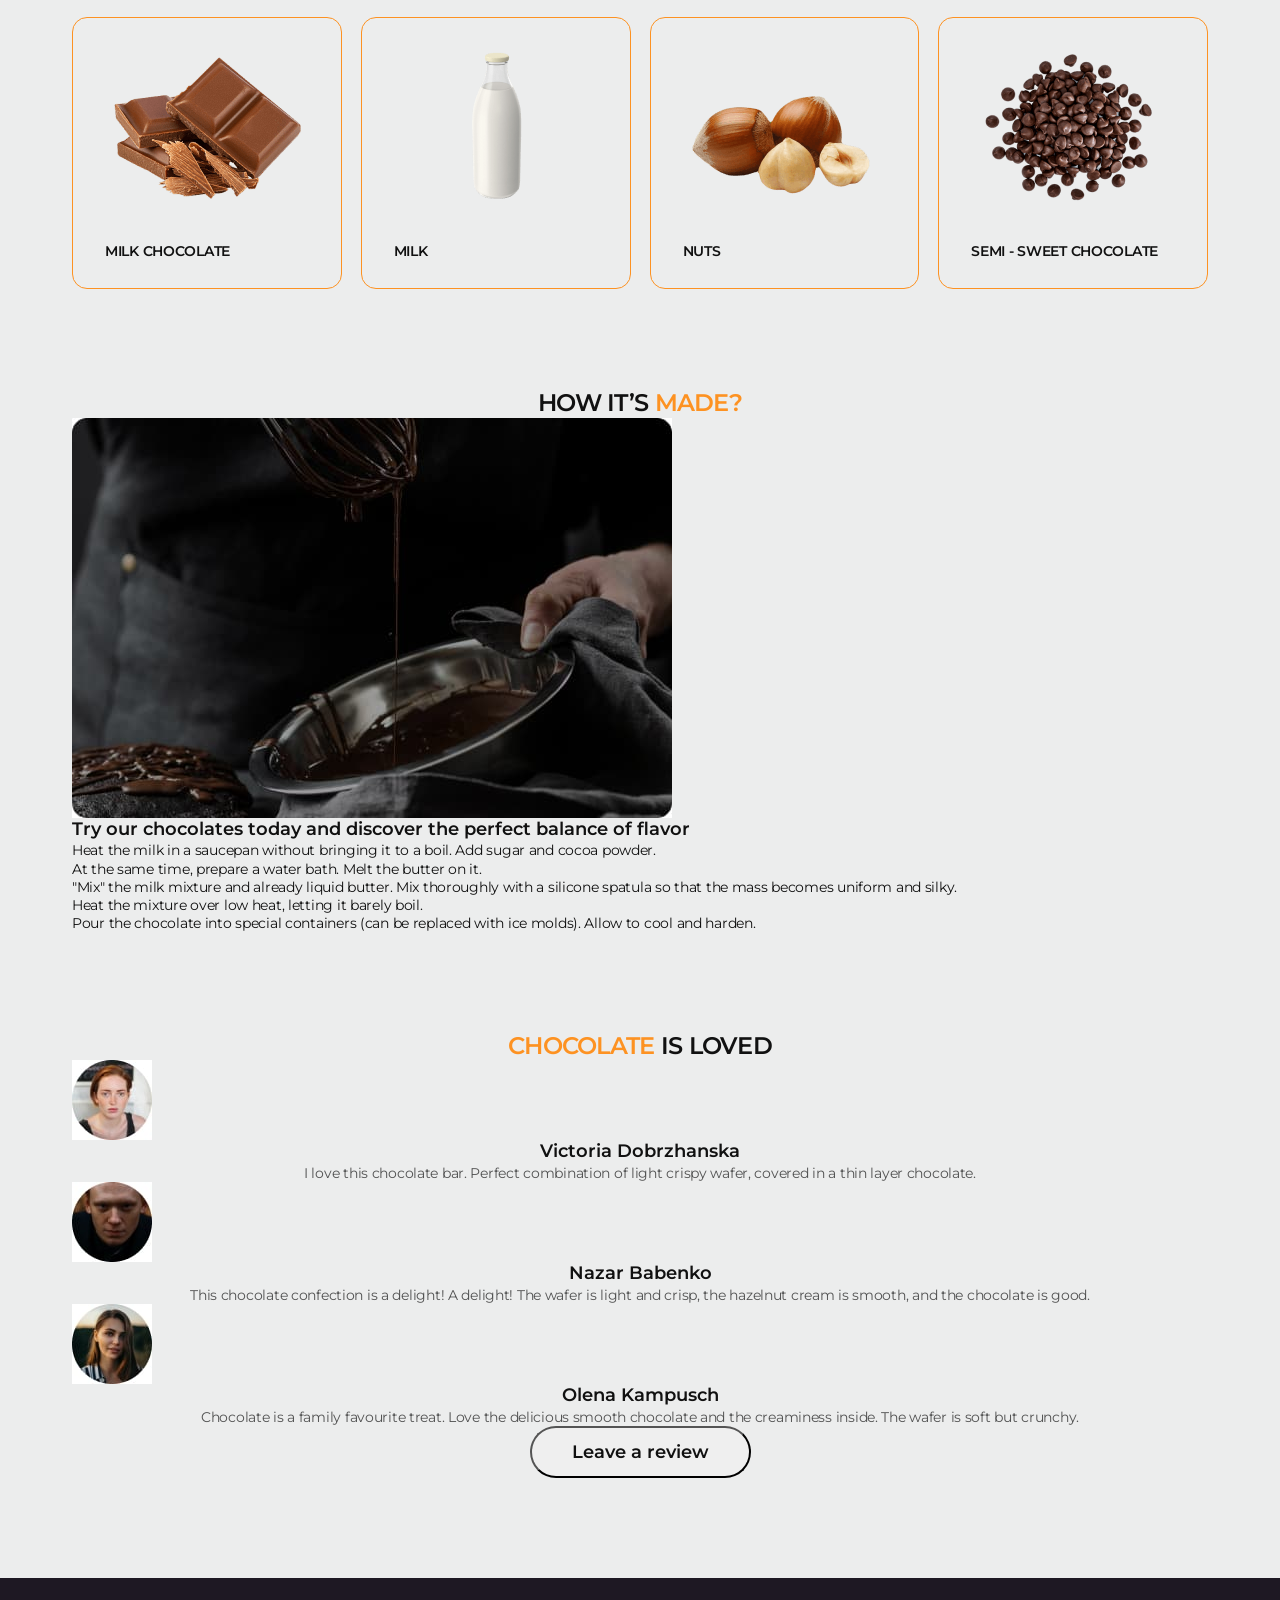
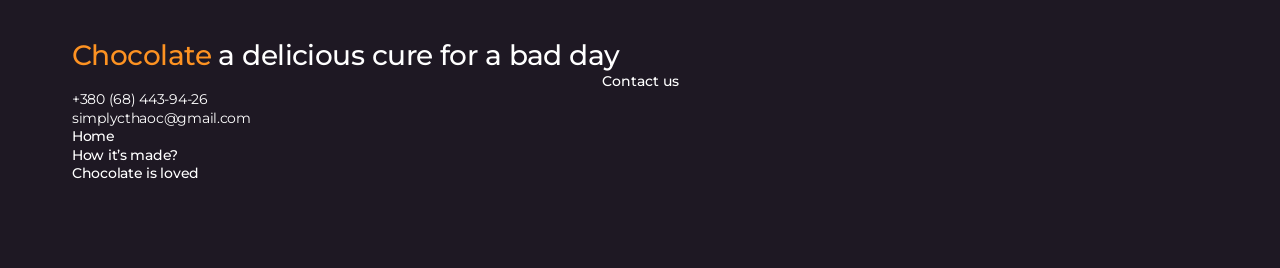
==== commit 15ca4729: "m3++" ====
--- a/index.html
+++ b/index.html
@@ -34,7 +34,7 @@
   </head>
   <body>
     <header class="header">
-      <div class="container">
+      <div class="container header-container">
         <nav class="header-navigation">
           <a
             class="header-logo"
@@ -94,22 +94,24 @@
               Treat yourself or a loved one to our finest ingredients for a
               moment of pure delight!
             </h1>
-            <button
-              class="hero-btn btn"
-              type="button"
-            >
-              Buy now
-            </button>
-            <a
-              href="#made"
-              class="hero-anchor-link btn"
-              >How it’s made</a
-            >
-            <a
-              href=""
-              class="hero-scroll-link"
-              >scroll down</a
-            >
+            <div class="hero-buttons">
+              <button
+                class="hero-btn btn"
+                type="button"
+              >
+                Buy now
+              </button>
+              <a
+                href="#made"
+                class="hero-anchor-link btn"
+                >How it’s made</a
+              >
+              <a
+                href=""
+                class="hero-scroll-link"
+                >scroll down</a
+              >
+            </div>
           </div>
         </div>
       </section>
@@ -161,6 +163,46 @@
             step of our process adds up to one exceptional taste sensation.
           </p>
           <ul class="taste-list">
+            <li class="taste-item">
+              <img
+                class="taste-image"
+                src="./images/taste-img-1.png"
+                width="206"
+                height="160"
+                alt="mILK CHOCOLATE"
+              />
+              <h3 class="taste-subtitle">mILK CHOCOLATE</h3>
+            </li>
+            <li class="taste-item">
+              <img
+                class="taste-image"
+                src="./images/taste-img-2.png"
+                width="206"
+                height="160"
+                alt="Milk"
+              />
+              <h3 class="taste-subtitle">Milk</h3>
+            </li>
+            <li class="taste-item">
+              <img
+                class="taste-image"
+                src="./images/taste-img-3.png"
+                width="206"
+                height="160"
+                alt="nuts"
+              />
+              <h3 class="taste-subtitle">nuts</h3>
+            </li>
+            <li class="taste-item">
+              <img
+                class="taste-image"
+                src="./images/taste-img-4.png"
+                width="206"
+                height="160"
+                alt="sEMI - SWEET CHOCOLATE"
+              />
+              <h3 class="taste-subtitle">sEMI - SWEET CHOCOLATE</h3>
+            </li>
             <li class="taste-item">
               <img
                 class="taste-image"
--- a/css/style.css
+++ b/css/style.css
@@ -34,6 +34,10 @@
   font-style: normal;
 }
 
+img {
+  display: block;
+}
+
 .container {
   width: 1166px;
   padding-left: 15px;
@@ -59,6 +63,8 @@
   font-weight: 600;
   font-size: 14px;
   color: #fff;
+  border-radius: 100px;
+  padding: 14px 40px;
 }
 
 /* =======HEADER======== */
@@ -66,6 +72,20 @@
 .header {
   padding-top: 28px;
   padding-bottom: 28px;
+}
+
+/* .header .container {
+  display: flex;
+} */
+
+.header-container {
+  display: flex;
+  align-items: center;
+}
+
+.header-navigation {
+  display: flex;
+  align-items: center;
 }
 
 .header-logo {
@@ -74,10 +94,16 @@
   line-height: 1.11;
   letter-spacing: -0.03em;
   color: #111;
+  margin-right: 100px;
 }
 
 .header-logo-italic {
   font-style: italic;
+}
+
+.header-menu-list {
+  display: flex;
+  gap: 24px;
 }
 
 .header-menu-link {
@@ -91,6 +117,15 @@
 .header-menu-link:hover,
 .header-menu-link:focus {
   color: #fd9222;
+}
+
+.header-address {
+  margin-left: auto;
+}
+
+.header-address-list {
+  display: flex;
+  gap: 24px;
 }
 
 .header-address-link {
@@ -129,8 +164,15 @@
   } */
 }
 
+.hero-buttons {
+  display: flex;
+  align-items: center;
+}
+
 .hero-btn {
   background-color: #fd9222;
+  border: none;
+  margin-right: 14px;
   /* &:focus,
   &:hover {
     background-color: #fcf1e0;
@@ -145,6 +187,7 @@
 }
 
 .hero-anchor-link {
+  border: 1px solid #fff;
 }
 
 .hero-scroll-link {
@@ -153,6 +196,7 @@
   line-height: 1.28571;
   letter-spacing: -0.03em;
   color: #fff;
+  margin-left: auto;
 }
 
 /** ========FEATURES========= */
@@ -164,10 +208,14 @@
 }
 
 .features-list {
-}
-
-.features-item:not(:first-child) {
-  margin-top: 50px;
+  display: flex;
+  padding-left: 36px;
+  padding-right: 36px;
+  gap: 70px;
+}
+
+.features-item {
+  width: calc((100% - 70px * 2) / 3);
 }
 
 .features-subtitle {
@@ -208,15 +256,22 @@
 }
 
 .taste-list {
+  display: flex;
+  flex-wrap: wrap;
+  /* gap: 40px 19px; */
+  column-gap: 19px;
+  row-gap: 40px;
 }
 
 .taste-item {
   border: 1px solid #fd9222;
   padding: 28px 32px;
   border-radius: 15px;
+  width: calc((100% - 57px) / 4);
 }
 
 .taste-image {
+  margin-bottom: 36px;
 }
 
 .taste-subtitle {
@@ -293,6 +348,8 @@
 .reviews-btn {
   font-size: 18px;
   color: #111;
+  display: block;
+  margin: 0 auto;
 }
 
 .footer {
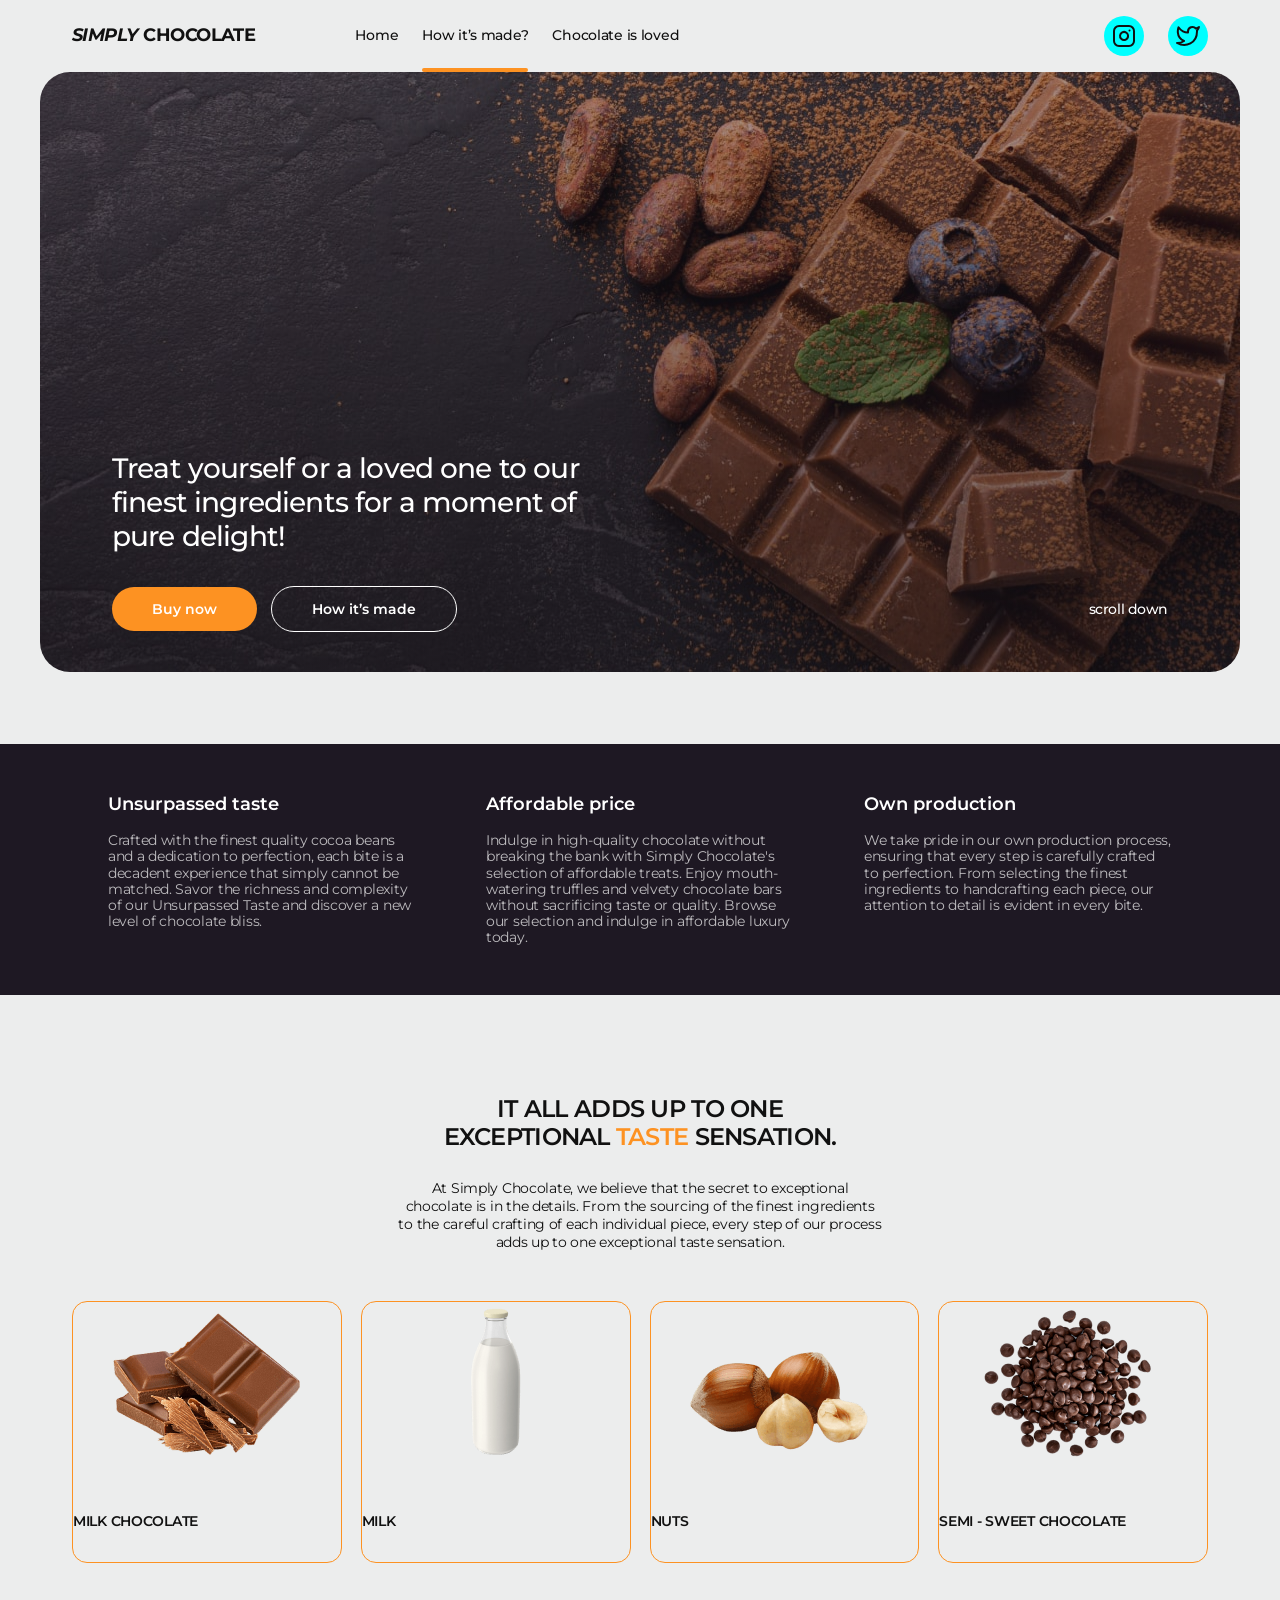
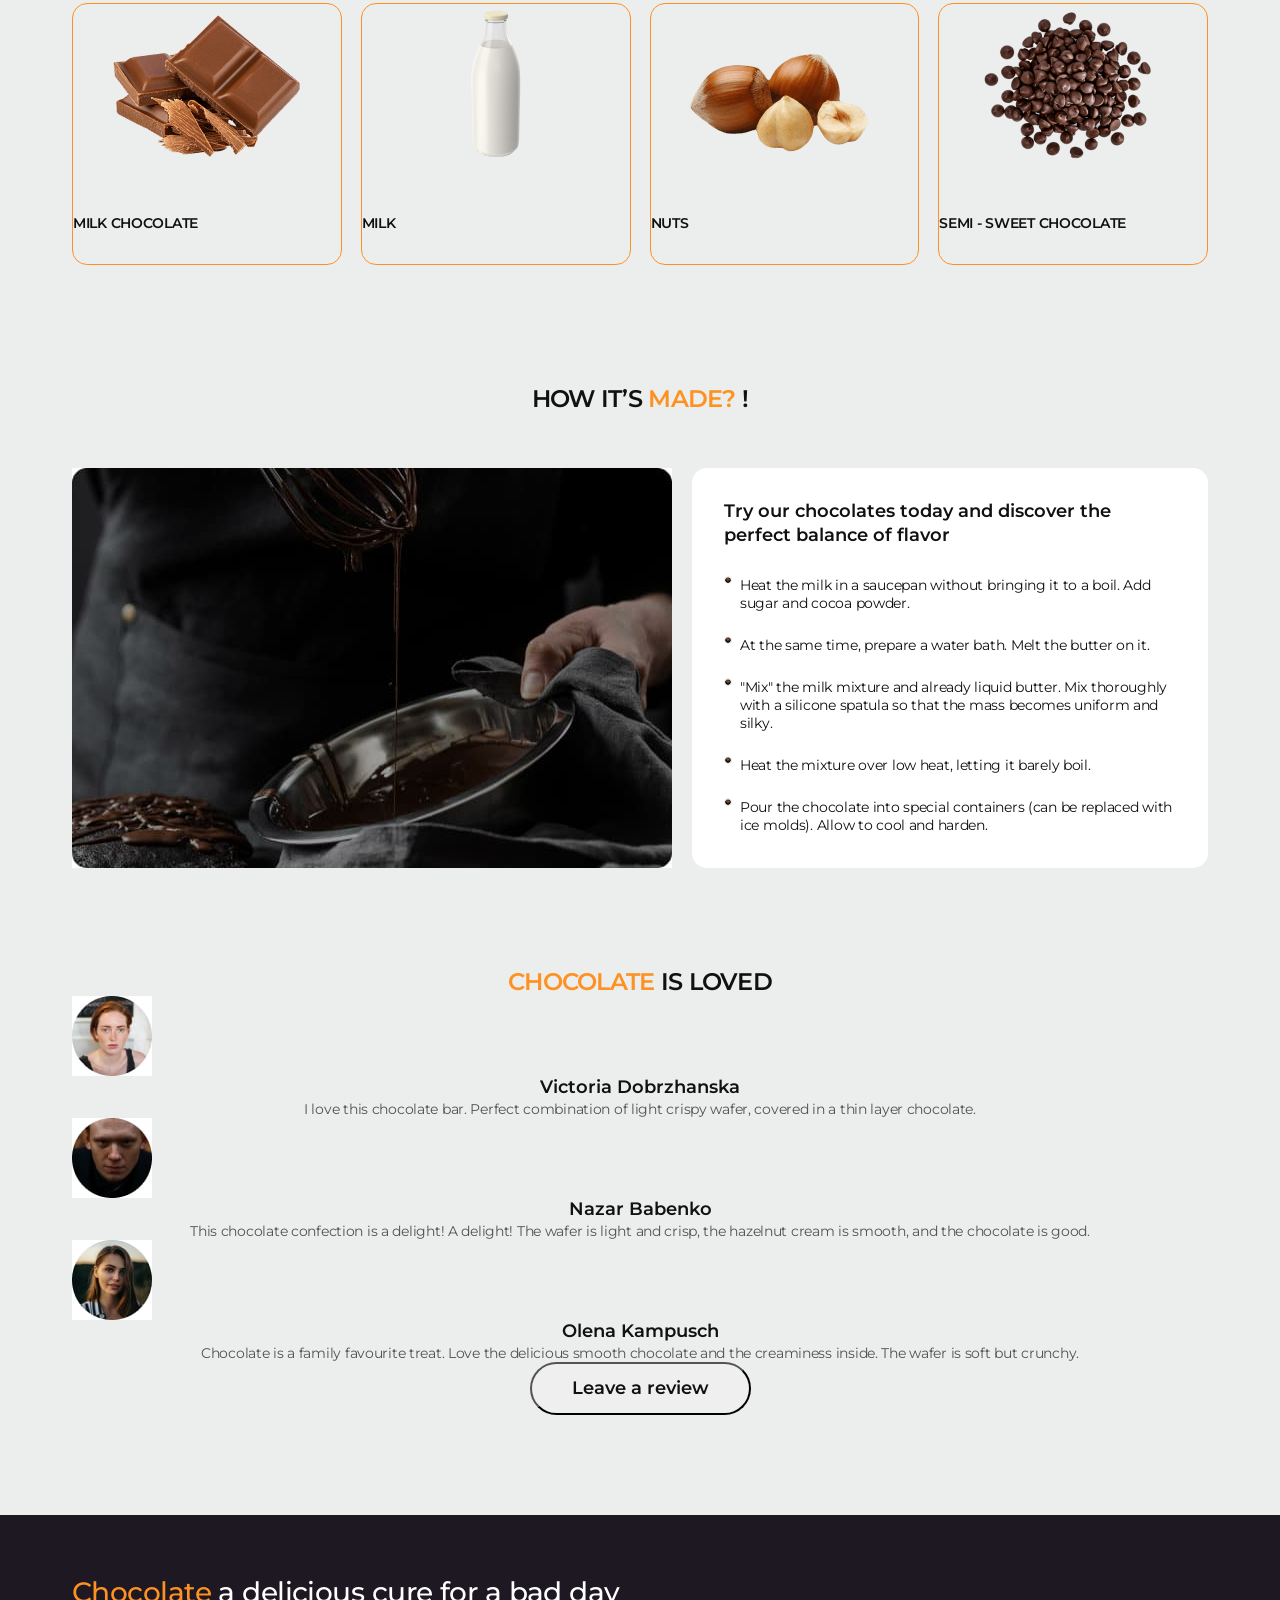
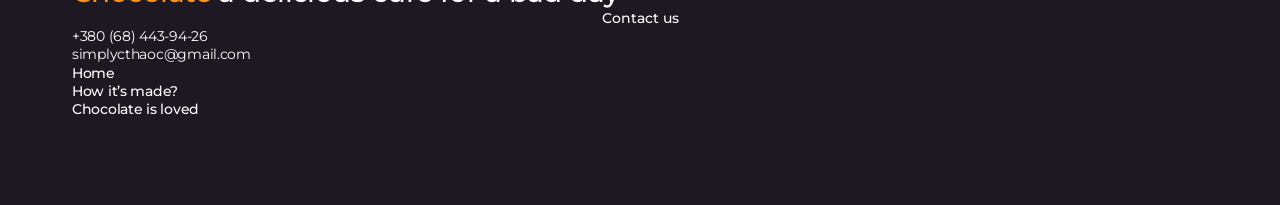
==== commit dc627a7c: "+++" ====
--- a/index.html
+++ b/index.html
@@ -13,6 +13,10 @@
       integrity="sha512-q6WgHqiHlKyOqslT/lgBgodhd03Wp4BEqKeW6nNtlOY4quzyG3VoQKFrieaCeSnuVseNKRGpGeDU3qPmabCANg=="
       crossorigin="anonymous"
       referrerpolicy="no-referrer"
+    />
+    <link
+      rel="stylesheet"
+      href="https://cdnjs.cloudflare.com/ajax/libs/animate.css/4.1.1/animate.min.css"
     />
     <link
       rel="stylesheet"
@@ -51,7 +55,7 @@
             </li>
             <li class="header-menu-item">
               <a
-                class="header-menu-link"
+                class="header-menu-link current"
                 href=""
                 >How it’s made?</a
               >
@@ -71,15 +75,27 @@
               <a
                 class="header-address-link"
                 href=""
-                >+380999999999</a
-              >
+              >
+                <svg
+                  class="header-icon"
+                  width="24"
+                  height="24"
+                >
+                  <use href="./images/icons.svg#icon-insta"></use>
+                </svg>
+              </a>
             </li>
             <li class="header-address-item">
               <a
                 class="header-address-link"
                 href=""
-                >test@mail.com</a
-              >
+                ><svg
+                  class="header-icon"
+                  width="24"
+                  height="24"
+                >
+                  <use href="./images/icons.svg#icon-twit"></use></svg
+              ></a>
             </li>
           </ul>
         </address>
@@ -90,7 +106,7 @@
       <section class="hero">
         <div class="container">
           <div class="hero-wrapper">
-            <h1 class="hero-title">
+            <h1 class="hero-title animate__animated animate__bounce">
               Treat yourself or a loved one to our finest ingredients for a
               moment of pure delight!
             </h1>
@@ -164,13 +180,21 @@
           </p>
           <ul class="taste-list">
             <li class="taste-item">
-              <img
-                class="taste-image"
-                src="./images/taste-img-1.png"
-                width="206"
-                height="160"
-                alt="mILK CHOCOLATE"
-              />
+              <div class="taste-cover">
+                <img
+                  class="taste-image"
+                  src="./images/taste-img-1.png"
+                  width="206"
+                  height="160"
+                  alt="mILK CHOCOLATE"
+                />
+                <p class="taste-cover-text">
+                  14 Stylish and User-Friendly App Design Concepts · Task
+                  Manager App · Calorie Tracker App · Exotic z Ecommerce App ·
+                  Cloud Storage App
+                </p>
+              </div>
+
               <h3 class="taste-subtitle">mILK CHOCOLATE</h3>
             </li>
             <li class="taste-item">
@@ -254,47 +278,53 @@
           <h2 class="made-title section-title">
             hOW IT’S <span class="accent">made?</span>
           </h2>
-          <img
-            class="made-image"
-            src="./images/made-img.jpg"
-            alt="liquid chocolate"
-            width="600"
-            height="400"
-          />
-          <h3 class="made-subtitle">
-            Try our chocolates today and discover the perfect balance of flavor
-          </h3>
-          <ul class="made-list">
-            <li class="made-item">
-              <p class="made-item-text">
-                Heat the milk in a saucepan without bringing it to a boil. Add
-                sugar and cocoa powder.
-              </p>
-            </li>
-            <li class="made-item">
-              <p class="made-item-text">
-                At the same time, prepare a water bath. Melt the butter on it.
-              </p>
-            </li>
-            <li class="made-item">
-              <p class="made-item-text">
-                "Mix" the milk mixture and already liquid butter. Mix thoroughly
-                with a silicone spatula so that the mass becomes uniform and
-                silky.
-              </p>
-            </li>
-            <li class="made-item">
-              <p class="made-item-text">
-                Heat the mixture over low heat, letting it barely boil.
-              </p>
-            </li>
-            <li class="made-item">
-              <p class="made-item-text">
-                Pour the chocolate into special containers (can be replaced with
-                ice molds). Allow to cool and harden.
-              </p>
-            </li>
-          </ul>
+          <div class="made-content">
+            <img
+              class="made-image"
+              src="./images/made-img.jpg"
+              alt="liquid chocolate"
+              width="600"
+              height="400"
+            />
+            <div class="made-text">
+              <h3 class="made-subtitle">
+                Try our chocolates today and discover the perfect balance of
+                flavor
+              </h3>
+              <ul class="made-list">
+                <li class="made-item">
+                  <p class="made-item-text">
+                    Heat the milk in a saucepan without bringing it to a boil.
+                    Add sugar and cocoa powder.
+                  </p>
+                </li>
+                <li class="made-item">
+                  <p class="made-item-text">
+                    At the same time, prepare a water bath. Melt the butter on
+                    it.
+                  </p>
+                </li>
+                <li class="made-item">
+                  <p class="made-item-text">
+                    "Mix" the milk mixture and already liquid butter. Mix
+                    thoroughly with a silicone spatula so that the mass becomes
+                    uniform and silky.
+                  </p>
+                </li>
+                <li class="made-item">
+                  <p class="made-item-text">
+                    Heat the mixture over low heat, letting it barely boil.
+                  </p>
+                </li>
+                <li class="made-item">
+                  <p class="made-item-text">
+                    Pour the chocolate into special containers (can be replaced
+                    with ice molds). Allow to cool and harden.
+                  </p>
+                </li>
+              </ul>
+            </div>
+          </div>
         </div>
       </section>
       <section class="reviews">
--- a/css/style.css
+++ b/css/style.css
@@ -70,8 +70,6 @@
 /* =======HEADER======== */
 
 .header {
-  padding-top: 28px;
-  padding-bottom: 28px;
 }
 
 /* .header .container {
@@ -112,6 +110,21 @@
   line-height: 1.14;
   letter-spacing: -0.02em;
   color: #111;
+  padding-top: 28px;
+  padding-bottom: 28px;
+  display: inline-block;
+  position: relative;
+}
+
+.header-menu-link.current::after {
+  content: '';
+  width: 100%;
+  height: 4px;
+  border-radius: 2px;
+  background-color: #fd9222;
+  position: absolute;
+  left: 0;
+  bottom: 0;
 }
 
 .header-menu-link:hover,
@@ -134,12 +147,40 @@
   line-height: 1.14;
   letter-spacing: -0.02em;
   color: #111;
-}
+  width: 40px;
+  height: 40px;
+  border-radius: 50%;
+  background-color: aqua;
+  display: flex;
+  align-items: center;
+  justify-content: center;
+}
+
+.header-address-link:hover {
+  background-color: blue;
+}
+
+.header-address-link:hover .header-icon {
+  stroke: #fd9222;
+}
+.header-icon {
+  fill: transparent;
+  stroke: #111111;
+}
+
+/* .header-icon:hover {
+  stroke: #fd9222;
+} */
 
 /* =======HERO======== */
 
 .hero {
   background-color: #1e1823;
+  background-image: linear-gradient(
+      rgba(30, 24, 35, 0.4),
+      rgba(30, 24, 35, 0.4)
+    ),
+    url(../images/hero-bg.jpg);
   max-width: 1200px;
   margin: 0 auto;
   border-radius: 30px;
@@ -178,6 +219,9 @@
     background-color: #fcf1e0;
     color: #fd9222;
   } */
+  /* transition-property: background-color, color;
+  transition-duration: 300ms; */
+  transition: background-color 300ms ease, color 300ms ease-in;
 }
 
 .hero-btn:hover,
@@ -265,13 +309,25 @@
 
 .taste-item {
   border: 1px solid #fd9222;
-  padding: 28px 32px;
+  /* padding: 28px 32px; */
+  padding-bottom: 32px;
   border-radius: 15px;
   width: calc((100% - 57px) / 4);
 }
 
+.taste-item:hover .taste-cover-text {
+  transform: translate(0);
+}
+
+.taste-cover {
+  position: relative;
+  overflow: hidden;
+}
+
 .taste-image {
   margin-bottom: 36px;
+  margin: 0 auto;
+  display: block;
 }
 
 .taste-subtitle {
@@ -281,6 +337,19 @@
   letter-spacing: -0.02em;
   text-transform: uppercase;
   color: #111;
+  margin-top: 50px;
+}
+
+.taste-cover-text {
+  position: absolute;
+  top: 0;
+  height: 100%;
+  background-color: #fd9222;
+  color: #ffffff;
+  padding: 20px 16px;
+  border-radius: 15px 15px 0 0;
+  transform: translateY(100%);
+  transition: transform 300ms ease;
 }
 
 /** ========MADE========= */
@@ -290,7 +359,32 @@
   padding-bottom: 50px;
 }
 
+.made-title {
+  margin-bottom: 50px;
+}
+
+.made-title::before {
+  content: '';
+
+  font-size: 45px;
+}
+
+.made-title::after {
+  content: '!';
+}
+
 .made-image {
+}
+
+.made-content {
+  display: flex;
+  gap: 20px;
+}
+
+.made-text {
+  background-color: #ffffff;
+  border-radius: 15px;
+  padding: 32px;
 }
 
 .made-subtitle {
@@ -298,12 +392,42 @@
   font-size: 18px;
   line-height: 1.33;
   color: #111;
+  margin-bottom: 28px;
 }
 
 .made-list {
 }
 
+/* .dot {
+  width: 8px;
+  height: 8px;
+  display: inline-block;
+  border: 1px solid #eceded;
+  background-color: #4c4c4c;
+  border-radius: 50%;
+  flex-shrink: 0;
+} */
+
 .made-item {
+  margin-bottom: 24px;
+  display: flex;
+  gap: 8px;
+}
+
+.made-item::before {
+  content: '';
+  width: 8px;
+  height: 8px;
+  display: inline-block;
+  border: 1px solid #eceded;
+  background-image: url(../images/review-img-2.jpg);
+  background-size: cover;
+  border-radius: 50%;
+  flex-shrink: 0;
+}
+
+.made-item:last-child {
+  margin-bottom: 0;
 }
 
 .made-item-text {
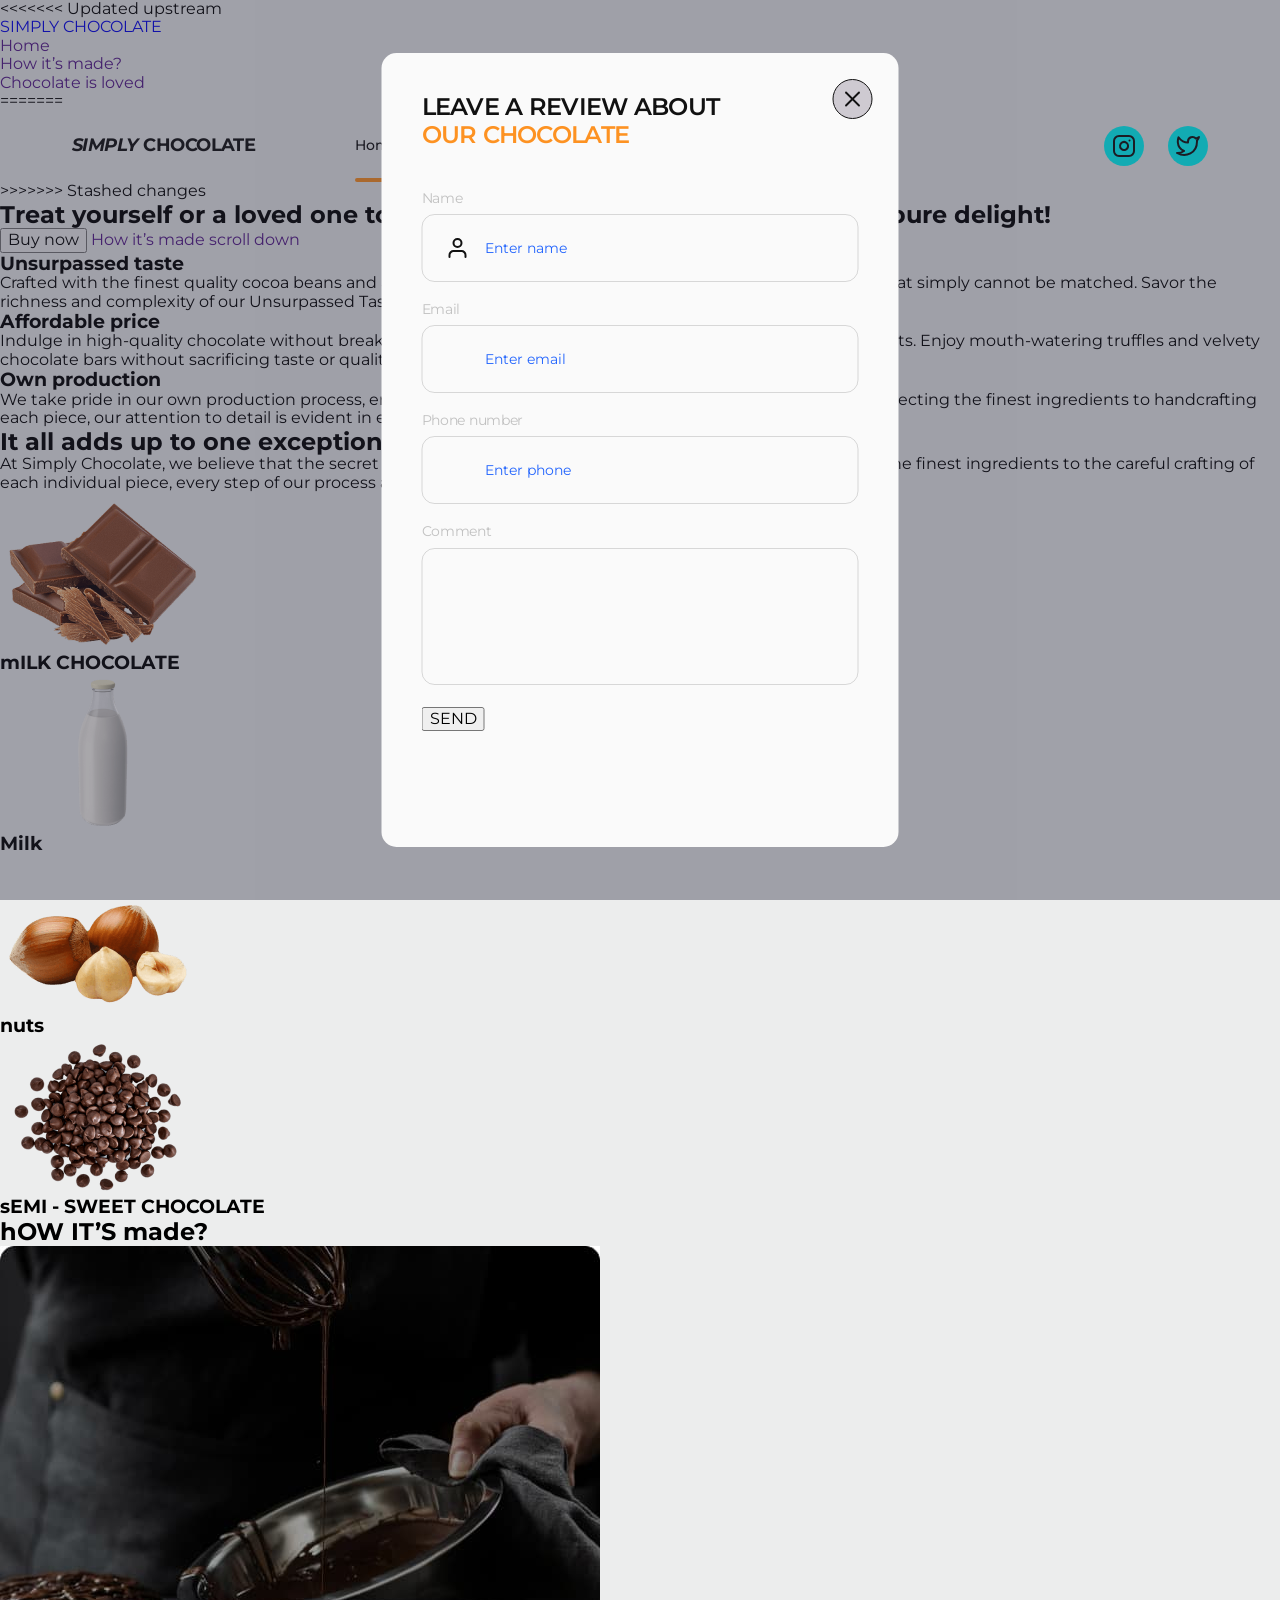
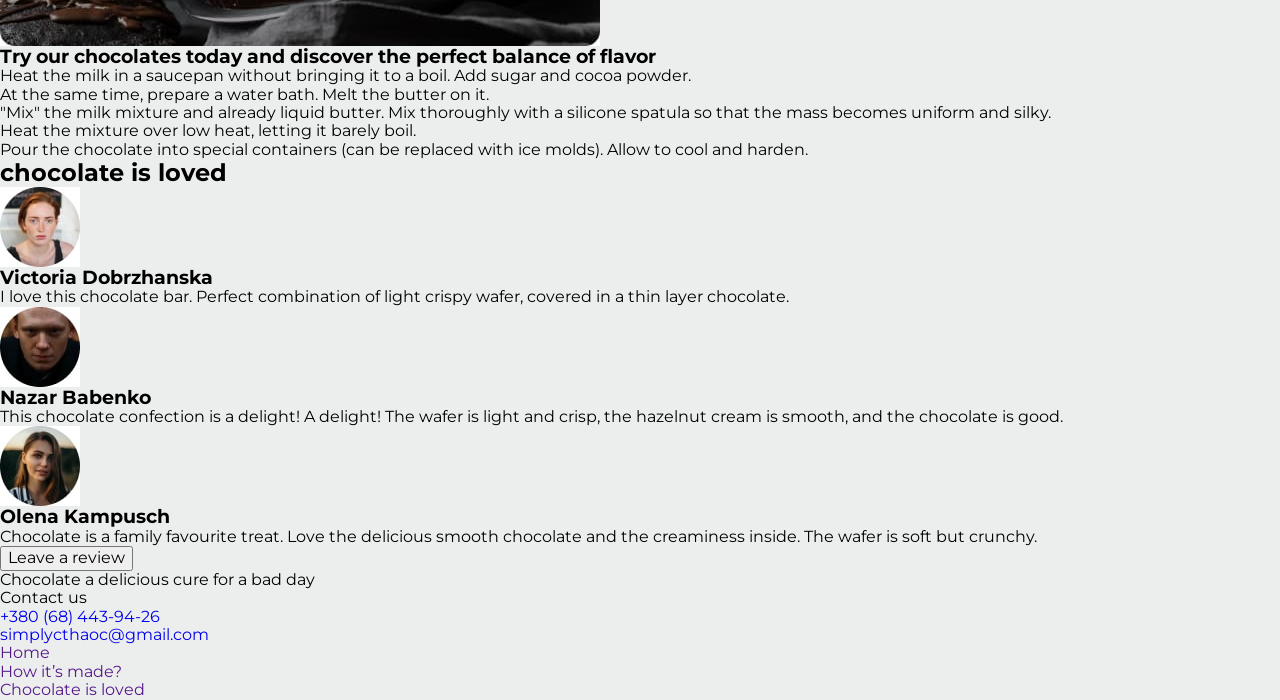
==== commit 9a00f00e: "mod-5" ====
--- a/index.html
+++ b/index.html
@@ -7,6 +7,25 @@
       content="width=device-width, initial-scale=1.0"
     />
     <title>Chocolate</title>
+<<<<<<< Updated upstream
+  </head>
+  <body>
+    <header>
+      <nav>
+        <a href="index.html">SIMPLY CHOCOLATE</a>
+        <ul>
+          <li><a href="">Home</a></li>
+          <li><a href="">How it’s made?</a></li>
+          <li><a href="">Chocolate is loved</a></li>
+        </ul>
+      </nav>
+      <!-- <address>
+        <ul>
+          <li><a href=""></a></li>
+          <li><a href=""></a></li>
+        </ul>
+      </address> -->
+=======
     <link
       rel="stylesheet"
       href="https://cdnjs.cloudflare.com/ajax/libs/modern-normalize/3.0.1/modern-normalize.min.css"
@@ -22,6 +41,7 @@
       rel="stylesheet"
       href="./css/style.css"
     />
+
     <link
       rel="preconnect"
       href="https://fonts.googleapis.com"
@@ -48,15 +68,15 @@
           <ul class="header-menu-list">
             <li class="header-menu-item">
               <a
-                class="header-menu-link"
-                href=""
+                class="header-menu-link current"
+                href="./index.html"
                 >Home</a
               >
             </li>
             <li class="header-menu-item">
               <a
-                class="header-menu-link current"
-                href=""
+                class="header-menu-link"
+                href="./about.html"
                 >How it’s made?</a
               >
             </li>
@@ -100,341 +120,295 @@
           </ul>
         </address>
       </div>
+>>>>>>> Stashed changes
     </header>
     <!-- header>nav>a+ul>li*3>a -->
     <main>
-      <section class="hero">
-        <div class="container">
-          <div class="hero-wrapper">
-            <h1 class="hero-title animate__animated animate__bounce">
-              Treat yourself or a loved one to our finest ingredients for a
-              moment of pure delight!
-            </h1>
-            <div class="hero-buttons">
-              <button
-                class="hero-btn btn"
-                type="button"
+      <section>
+        <h1>
+          Treat yourself or a loved one to our finest ingredients for a moment
+          of pure delight!
+        </h1>
+        <button type="button">Buy now</button>
+        <a href="">How it’s made</a>
+        <a href="">scroll down</a>
+      </section>
+      <section>
+        <h2 hidden>Features</h2>
+        <ul>
+          <li>
+            <h3>Unsurpassed taste</h3>
+            <p>
+              Crafted with the finest quality cocoa beans and a dedication to
+              perfection, each bite is a decadent experience that simply cannot
+              be matched. Savor the richness and complexity of our Unsurpassed
+              Taste and discover a new level of chocolate bliss.
+            </p>
+          </li>
+          <li>
+            <h3>Affordable price</h3>
+            <p>
+              Indulge in high-quality chocolate without breaking the bank with
+              Simply Chocolate's selection of affordable treats. Enjoy
+              mouth-watering truffles and velvety chocolate bars without
+              sacrificing taste or quality. Browse our selection and indulge in
+              affordable luxury today.
+            </p>
+          </li>
+          <li>
+            <h3>Own production</h3>
+            <p>
+              We take pride in our own production process, ensuring that every
+              step is carefully crafted to perfection. From selecting the finest
+              ingredients to handcrafting each piece, our attention to detail is
+              evident in every bite.
+            </p>
+          </li>
+        </ul>
+      </section>
+      <section>
+        <h2>It all adds up to one exceptional taste sensation.</h2>
+        <p>
+          At Simply Chocolate, we believe that the secret to exceptional
+          chocolate is in the details. From the sourcing of the finest
+          ingredients to the careful crafting of each individual piece, every
+          step of our process adds up to one exceptional taste sensation.
+        </p>
+        <ul>
+          <li>
+            <img
+              src="./images/taste-img-1.png"
+              width="206"
+              height="160"
+              alt="mILK CHOCOLATE"
+            />
+            <h3>mILK CHOCOLATE</h3>
+          </li>
+          <li>
+            <img
+              src="./images/taste-img-2.png"
+              width="206"
+              height="160"
+              alt="Milk"
+            />
+            <h3>Milk</h3>
+          </li>
+          <li>
+            <img
+              src="./images/taste-img-3.png"
+              width="206"
+              height="160"
+              alt="nuts"
+            />
+            <h3>nuts</h3>
+          </li>
+          <li>
+            <img
+              src="./images/taste-img-4.png"
+              width="206"
+              height="160"
+              alt="sEMI - SWEET CHOCOLATE"
+            />
+            <h3>sEMI - SWEET CHOCOLATE</h3>
+          </li>
+        </ul>
+      </section>
+      <section>
+        <h2>hOW IT’S made?</h2>
+        <img
+          src="./images/made-img.jpg"
+          alt="liquid chocolate"
+          width="600"
+          height="400"
+        />
+        <h3>
+          Try our chocolates today and discover the perfect balance of flavor
+        </h3>
+        <ul>
+          <li>
+            <p>
+              Heat the milk in a saucepan without bringing it to a boil. Add
+              sugar and cocoa powder.
+            </p>
+          </li>
+          <li>
+            <p>
+              At the same time, prepare a water bath. Melt the butter on it.
+            </p>
+          </li>
+          <li>
+            <p>
+              "Mix" the milk mixture and already liquid butter. Mix thoroughly
+              with a silicone spatula so that the mass becomes uniform and
+              silky.
+            </p>
+          </li>
+          <li>
+            <p>Heat the mixture over low heat, letting it barely boil.</p>
+          </li>
+          <li>
+            <p>
+              Pour the chocolate into special containers (can be replaced with
+              ice molds). Allow to cool and harden.
+            </p>
+          </li>
+        </ul>
+      </section>
+      <section>
+        <h2>chocolate is loved</h2>
+        <ul>
+          <li>
+            <img
+              src="./images/review-img-1.jpg"
+              width="80"
+              height="80"
+              alt="Victoria Dobrzhanska"
+            />
+            <h3>Victoria Dobrzhanska</h3>
+            <p>
+              I love this chocolate bar. Perfect combination of light crispy
+              wafer, covered in a thin layer chocolate.
+            </p>
+          </li>
+          <li>
+            <img
+              src="./images/review-img-2.jpg"
+              width="80"
+              height="80"
+              alt="Nazar Babenko"
+            />
+            <h3>Nazar Babenko</h3>
+            <p>
+              This chocolate confection is a delight! A delight! The wafer is
+              light and crisp, the hazelnut cream is smooth, and the chocolate
+              is good.
+            </p>
+          </li>
+          <li>
+            <img
+              src="./images/review-img-3.jpg"
+              width="80"
+              height="80"
+              alt="Olena Kampusch"
+            />
+            <h3>Olena Kampusch</h3>
+            <p>
+              Chocolate is a family favourite treat. Love the delicious smooth
+              chocolate and the creaminess inside. The wafer is soft but
+              crunchy.
+            </p>
+          </li>
+        </ul>
+        <button type="button">Leave a review</button>
+      </section>
+    </main>
+    <footer>
+      <p>Chocolate a delicious cure for a bad day</p>
+      <p>Contact us</p>
+      <address>
+        <ul>
+          <li><a href="tel:+380684439426">+380 (68) 443-94-26</a></li>
+          <li>
+            <a href="mailto:simplycthаoc@gmail.com">simplycthаoc@gmail.com</a>
+          </li>
+        </ul>
+      </address>
+      <ul>
+        <li><a href="">Home</a></li>
+        <li><a href="">How it’s made?</a></li>
+        <li><a href="">Chocolate is loved</a></li>
+      </ul>
+    </footer>
+    <div class="backdrop">
+      <div class="modal">
+        <button
+          type="button"
+          class="modal-close"
+        >
+          <svg
+            class="modal-close-icon"
+            width="28"
+            height="28"
+          >
+            <use href="./images/icons.svg#icon-cross"></use>
+          </svg>
+        </button>
+        <p class="modal-title section-title">
+          LEAVE A REVIEW ABOUT <span class="accent">OUR CHOCOLATE</span>
+        </p>
+        <form class="modal-form">
+          <div class="modal-field">
+            <label
+              for="user-name"
+              class="modal-input-text"
+              >Name</label
+            >
+            <div class="modal-input-cover">
+              <input
+                type="text"
+                class="modal-input modal-item"
+                name="user-name"
+                placeholder="Enter name"
+                required
+                id="user-name"
+              />
+              <svg
+                class="modal-input-icon"
+                width="24"
+                height="24"
               >
-                Buy now
-              </button>
-              <a
-                href="#made"
-                class="hero-anchor-link btn"
-                >How it’s made</a
-              >
-              <a
-                href=""
-                class="hero-scroll-link"
-                >scroll down</a
-              >
+                <use href="./images/icons.svg#icon-user"></use>
+              </svg>
             </div>
           </div>
-        </div>
-      </section>
-      <section class="features">
-        <div class="container">
-          <h2 hidden>Features</h2>
-          <ul class="features-list">
-            <li class="features-item">
-              <h3 class="features-subtitle">Unsurpassed taste</h3>
-              <p class="features-item-text">
-                Crafted with the finest quality cocoa beans and a dedication to
-                perfection, each bite is a decadent experience that simply
-                cannot be matched. Savor the richness and complexity of our
-                Unsurpassed Taste and discover a new level of chocolate bliss.
-              </p>
-            </li>
-            <li class="features-item">
-              <h3 class="features-subtitle">Affordable price</h3>
-              <p class="features-item-text">
-                Indulge in high-quality chocolate without breaking the bank with
-                Simply Chocolate's selection of affordable treats. Enjoy
-                mouth-watering truffles and velvety chocolate bars without
-                sacrificing taste or quality. Browse our selection and indulge
-                in affordable luxury today.
-              </p>
-            </li>
-            <li class="features-item">
-              <h3 class="features-subtitle">Own production</h3>
-              <p class="features-item-text">
-                We take pride in our own production process, ensuring that every
-                step is carefully crafted to perfection. From selecting the
-                finest ingredients to handcrafting each piece, our attention to
-                detail is evident in every bite.
-              </p>
-            </li>
-          </ul>
-        </div>
-      </section>
-      <section class="taste">
-        <div class="container">
-          <h2 class="taste-title section-title">
-            It all adds up to one exceptional
-            <span class="accent">taste</span> sensation.
-          </h2>
-          <p class="taste-text">
-            At Simply Chocolate, we believe that the secret to exceptional
-            chocolate is in the details. From the sourcing of the finest
-            ingredients to the careful crafting of each individual piece, every
-            step of our process adds up to one exceptional taste sensation.
-          </p>
-          <ul class="taste-list">
-            <li class="taste-item">
-              <div class="taste-cover">
-                <img
-                  class="taste-image"
-                  src="./images/taste-img-1.png"
-                  width="206"
-                  height="160"
-                  alt="mILK CHOCOLATE"
-                />
-                <p class="taste-cover-text">
-                  14 Stylish and User-Friendly App Design Concepts · Task
-                  Manager App · Calorie Tracker App · Exotic z Ecommerce App ·
-                  Cloud Storage App
-                </p>
-              </div>
 
-              <h3 class="taste-subtitle">mILK CHOCOLATE</h3>
-            </li>
-            <li class="taste-item">
-              <img
-                class="taste-image"
-                src="./images/taste-img-2.png"
-                width="206"
-                height="160"
-                alt="Milk"
-              />
-              <h3 class="taste-subtitle">Milk</h3>
-            </li>
-            <li class="taste-item">
-              <img
-                class="taste-image"
-                src="./images/taste-img-3.png"
-                width="206"
-                height="160"
-                alt="nuts"
-              />
-              <h3 class="taste-subtitle">nuts</h3>
-            </li>
-            <li class="taste-item">
-              <img
-                class="taste-image"
-                src="./images/taste-img-4.png"
-                width="206"
-                height="160"
-                alt="sEMI - SWEET CHOCOLATE"
-              />
-              <h3 class="taste-subtitle">sEMI - SWEET CHOCOLATE</h3>
-            </li>
-            <li class="taste-item">
-              <img
-                class="taste-image"
-                src="./images/taste-img-1.png"
-                width="206"
-                height="160"
-                alt="mILK CHOCOLATE"
-              />
-              <h3 class="taste-subtitle">mILK CHOCOLATE</h3>
-            </li>
-            <li class="taste-item">
-              <img
-                class="taste-image"
-                src="./images/taste-img-2.png"
-                width="206"
-                height="160"
-                alt="Milk"
-              />
-              <h3 class="taste-subtitle">Milk</h3>
-            </li>
-            <li class="taste-item">
-              <img
-                class="taste-image"
-                src="./images/taste-img-3.png"
-                width="206"
-                height="160"
-                alt="nuts"
-              />
-              <h3 class="taste-subtitle">nuts</h3>
-            </li>
-            <li class="taste-item">
-              <img
-                class="taste-image"
-                src="./images/taste-img-4.png"
-                width="206"
-                height="160"
-                alt="sEMI - SWEET CHOCOLATE"
-              />
-              <h3 class="taste-subtitle">sEMI - SWEET CHOCOLATE</h3>
-            </li>
-          </ul>
-        </div>
-      </section>
-      <section
-        id="made"
-        class="made"
-      >
-        <div class="container">
-          <h2 class="made-title section-title">
-            hOW IT’S <span class="accent">made?</span>
-          </h2>
-          <div class="made-content">
-            <img
-              class="made-image"
-              src="./images/made-img.jpg"
-              alt="liquid chocolate"
-              width="600"
-              height="400"
-            />
-            <div class="made-text">
-              <h3 class="made-subtitle">
-                Try our chocolates today and discover the perfect balance of
-                flavor
-              </h3>
-              <ul class="made-list">
-                <li class="made-item">
-                  <p class="made-item-text">
-                    Heat the milk in a saucepan without bringing it to a boil.
-                    Add sugar and cocoa powder.
-                  </p>
-                </li>
-                <li class="made-item">
-                  <p class="made-item-text">
-                    At the same time, prepare a water bath. Melt the butter on
-                    it.
-                  </p>
-                </li>
-                <li class="made-item">
-                  <p class="made-item-text">
-                    "Mix" the milk mixture and already liquid butter. Mix
-                    thoroughly with a silicone spatula so that the mass becomes
-                    uniform and silky.
-                  </p>
-                </li>
-                <li class="made-item">
-                  <p class="made-item-text">
-                    Heat the mixture over low heat, letting it barely boil.
-                  </p>
-                </li>
-                <li class="made-item">
-                  <p class="made-item-text">
-                    Pour the chocolate into special containers (can be replaced
-                    with ice molds). Allow to cool and harden.
-                  </p>
-                </li>
-              </ul>
-            </div>
+          <div class="modal-field">
+            <label
+              for="user-email"
+              class="modal-input-text"
+              >Email</label
+            >
+            <input
+              type="email"
+              class="modal-input modal-item"
+              name="user-email"
+              placeholder="Enter email"
+              id="user-email"
+              disabled
+            />
           </div>
-        </div>
-      </section>
-      <section class="reviews">
-        <div class="container">
-          <h2 class="reviews-title section-title">
-            <span class="accent">chocolate</span> is loved
-          </h2>
-          <ul class="reviews-list">
-            <li class="reviews-item">
-              <img
-                class="reviews-image"
-                src="./images/review-img-1.jpg"
-                width="80"
-                height="80"
-                alt="Victoria Dobrzhanska"
-              />
-              <h3 class="reviews-subtitle">Victoria Dobrzhanska</h3>
-              <p class="reviews-item-text">
-                I love this chocolate bar. Perfect combination of light crispy
-                wafer, covered in a thin layer chocolate.
-              </p>
-            </li>
-            <li class="reviews-item">
-              <img
-                class="reviews-image"
-                src="./images/review-img-2.jpg"
-                width="80"
-                height="80"
-                alt="Nazar Babenko"
-              />
-              <h3 class="reviews-subtitle">Nazar Babenko</h3>
-              <p class="reviews-item-text">
-                This chocolate confection is a delight! A delight! The wafer is
-                light and crisp, the hazelnut cream is smooth, and the chocolate
-                is good.
-              </p>
-            </li>
-            <li class="reviews-item">
-              <img
-                class="reviews-image"
-                src="./images/review-img-3.jpg"
-                width="80"
-                height="80"
-                alt="Olena Kampusch"
-              />
-              <h3 class="reviews-subtitle">Olena Kampusch</h3>
-              <p class="reviews-item-text">
-                Chocolate is a family favourite treat. Love the delicious smooth
-                chocolate and the creaminess inside. The wafer is soft but
-                crunchy.
-              </p>
-            </li>
-          </ul>
-          <button
-            type="button"
-            class="reviews-btn btn"
-          >
-            Leave a review
-          </button>
-        </div>
-      </section>
-    </main>
-    <footer class="footer">
-      <div class="container">
-        <p class="footer-title">
-          <span class="accent">Chocolate</span> a delicious cure for a bad day
-        </p>
-        <p class="footer-subtitle">Contact us</p>
-        <address class="footer-address">
-          <ul class="footer-list">
-            <li class="footer-item">
-              <a
-                class="footer-link"
-                href="tel:+380684439426"
-                >+380 (68) 443-94-26</a
-              >
-            </li>
-            <li class="footer-item">
-              <a
-                class="footer-link"
-                href="mailto:simplycthаoc@gmail.com"
-                >simplycthаoc@gmail.com</a
-              >
-            </li>
-          </ul>
-        </address>
-        <ul class="footer-menu-list">
-          <li class="footer-menu-item">
-            <a
-              class="footer-menu-link"
-              href=""
-              >Home</a
+          <div class="modal-field">
+            <label
+              for="user-phone"
+              class="modal-input-text"
+              >Phone number</label
             >
-          </li>
-          <li class="footer-menu-item">
-            <a
-              class="footer-menu-link"
-              href=""
-              >How it’s made?</a
+            <input
+              type="tel"
+              class="modal-input modal-item"
+              name="user-phone"
+              placeholder="Enter phone"
+              required
+              id="user-phone"
+            />
+          </div>
+          <div class="modal-field">
+            <label
+              for="user-text"
+              class="modal-input-text"
+              >Comment</label
             >
-          </li>
-          <li class="footer-menu-item">
-            <a
-              class="footer-menu-link"
-              href=""
-              >Chocolate is loved</a
+            <textarea
+              class="modal-textarea modal-item"
+              name="user-text"
+              id="user-text"
+              placeholder="Text input"
             >
-          </li>
-        </ul>
+            </textarea>
+          </div>
+          <button type="submit">SEND</button>
+        </form>
       </div>
-    </footer>
+    </div>
   </body>
 </html>
--- a/css/style.css
+++ b/css/style.css
@@ -163,6 +163,7 @@
 .header-address-link:hover .header-icon {
   stroke: #fd9222;
 }
+
 .header-icon {
   fill: transparent;
   stroke: #111111;
@@ -513,7 +514,7 @@
 
 .footer-link {
   font-size: 14px;
-  line-height: 1.29;
+  line-height: 18px;
   letter-spacing: -0.02em;
   text-align: center;
   color: #fff;
@@ -532,3 +533,119 @@
   letter-spacing: -0.02em;
   color: #fff;
 }
+
+/* ---------MODAL--------- */
+.backdrop {
+  width: 100%;
+  height: 100%;
+  background-color: rgba(46, 47, 66, 0.4);
+  position: fixed;
+  top: 0;
+  /* display: flex;
+  align-items: center;
+  justify-content: center; */
+}
+
+.modal {
+  width: 517px;
+  min-height: 794px;
+  background-color: #fafafa;
+  border-radius: 15px;
+  position: absolute;
+  top: 50%;
+  left: 50%;
+  transform: translate(-50%, -50%);
+  padding: 40px;
+}
+
+.modal-close {
+  background-color: #cecad1;
+  border: 1px solid #111111;
+  position: absolute;
+  top: 26px;
+  right: 26px;
+  border-radius: 50%;
+  width: 40px;
+  height: 40px;
+  display: flex;
+  align-items: center;
+  justify-content: center;
+}
+
+.modal-close-icon {
+  fill: transparent;
+  stroke: #111111;
+}
+
+.modal-title {
+  text-align: left;
+  max-width: 300px;
+  margin-bottom: 40px;
+}
+
+.modal-field {
+  margin-bottom: 18px;
+}
+
+.modal-item {
+  width: 100%;
+  border: 1px solid rgba(17, 17, 17, 0.15);
+  background-color: transparent;
+  border-radius: 13px;
+  font-size: 14px;
+  color: teal;
+  font-weight: 700;
+  outline: transparent;
+}
+
+.modal-input {
+  height: 68px;
+  padding-left: 62px;
+}
+
+.modal-input:focus {
+  border-color: #fd9222;
+}
+
+.modal-input:focus + .modal-input-icon {
+  stroke: #fd9222;
+}
+
+/* .modal-input-cover:focus-within .modal-input {
+  border-color: #fd9222;
+}
+.modal-input-cover:focus-within .modal-input-icon {
+  stroke: #fd9222;
+} */
+
+.modal-item::placeholder {
+  font-weight: 400;
+  color: #2264fd;
+}
+
+.modal-input-text {
+  font-size: 14px;
+  letter-spacing: -0.02em;
+  color: rgba(64, 64, 64, 0.3);
+  display: inline-block;
+  margin-bottom: 8px;
+}
+
+.modal-input-icon {
+  fill: transparent;
+  stroke: #111111;
+  position: absolute;
+  left: 24px;
+  top: 50%;
+  transform: translateY(-50%);
+}
+
+.modal-input-cover {
+  position: relative;
+}
+
+.modal-textarea {
+  height: 137px;
+  resize: none;
+  padding: 8px 16px;
+}
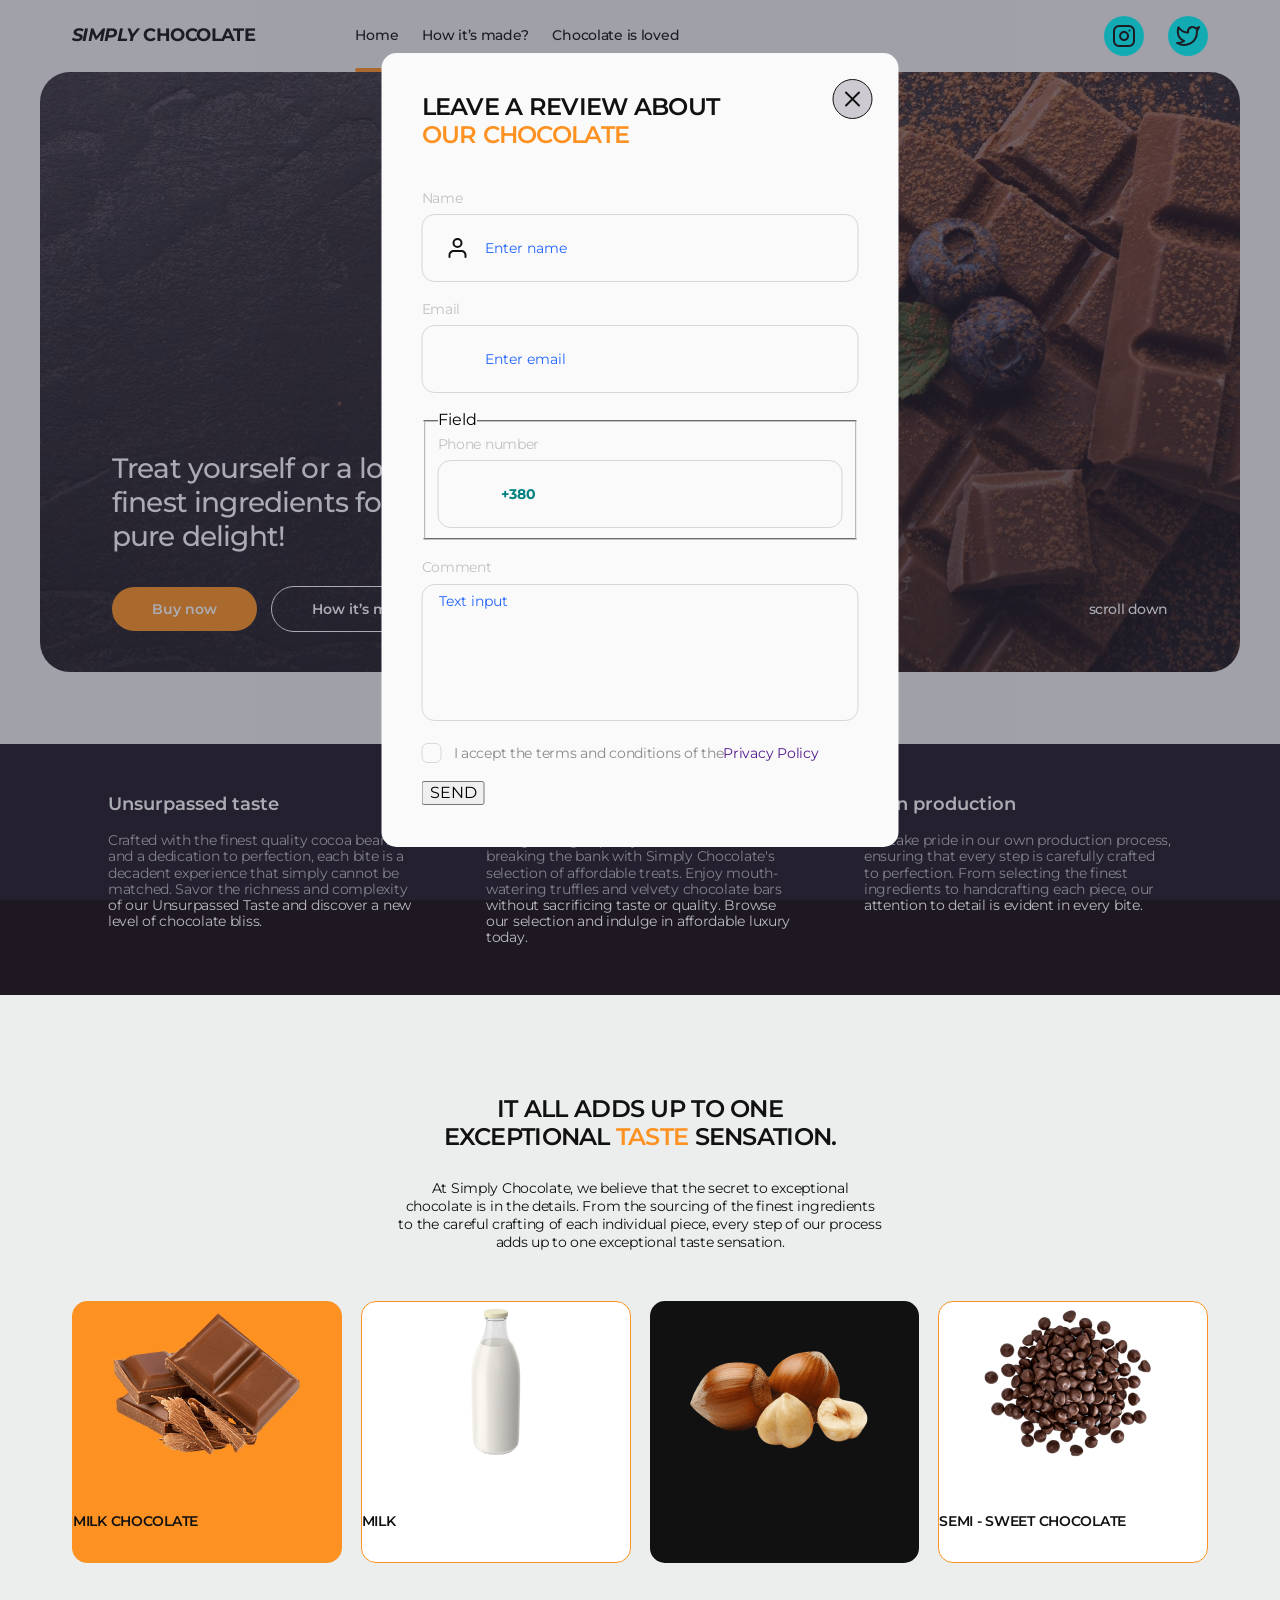
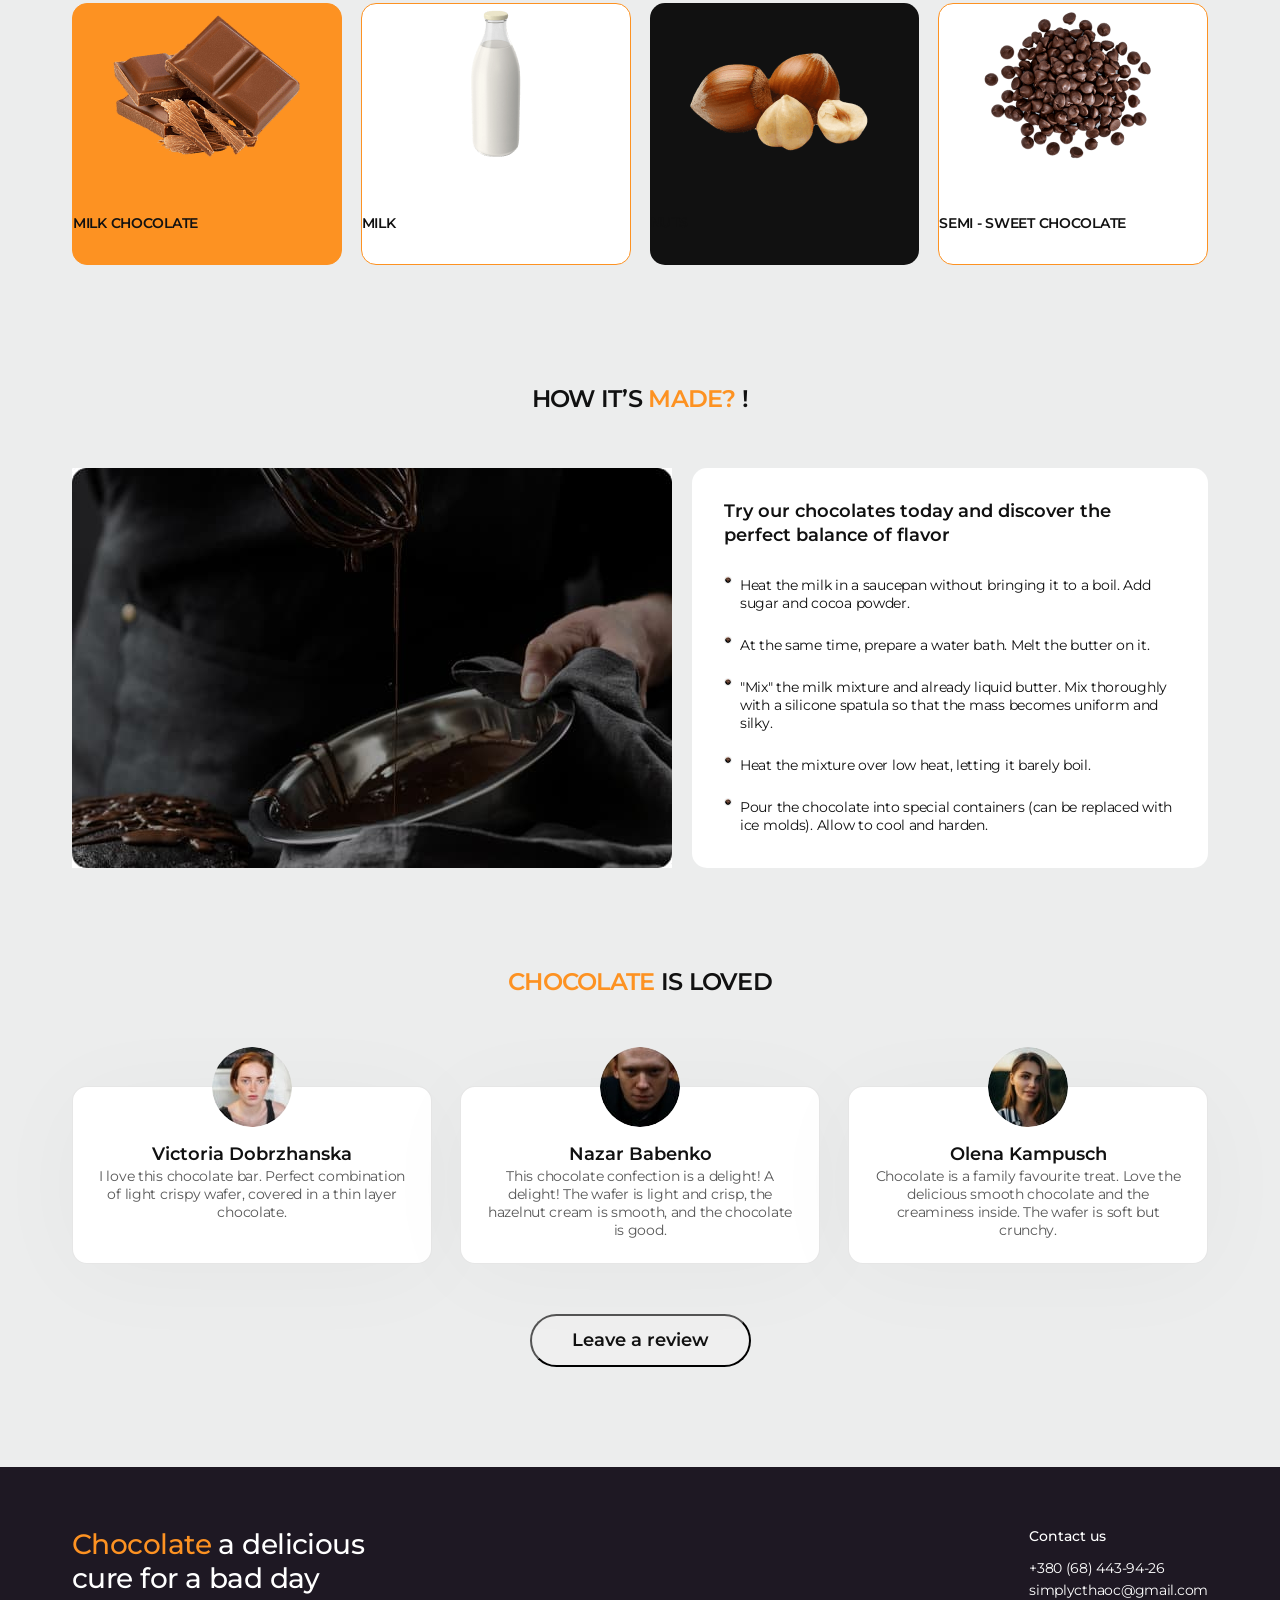
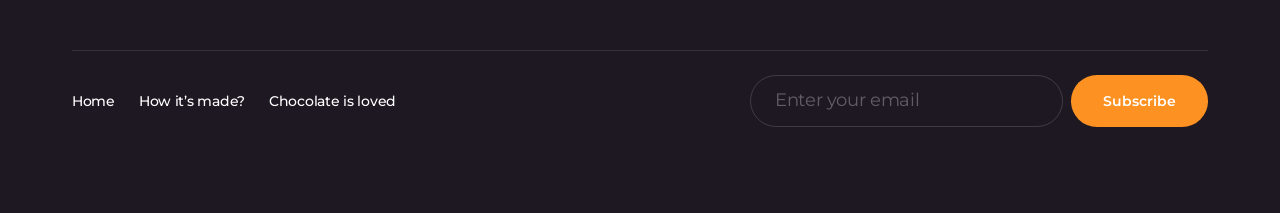
==== commit 736d5486: "mod-5" ====
--- a/index.html
+++ b/index.html
@@ -7,25 +7,6 @@
       content="width=device-width, initial-scale=1.0"
     />
     <title>Chocolate</title>
-<<<<<<< Updated upstream
-  </head>
-  <body>
-    <header>
-      <nav>
-        <a href="index.html">SIMPLY CHOCOLATE</a>
-        <ul>
-          <li><a href="">Home</a></li>
-          <li><a href="">How it’s made?</a></li>
-          <li><a href="">Chocolate is loved</a></li>
-        </ul>
-      </nav>
-      <!-- <address>
-        <ul>
-          <li><a href=""></a></li>
-          <li><a href=""></a></li>
-        </ul>
-      </address> -->
-=======
     <link
       rel="stylesheet"
       href="https://cdnjs.cloudflare.com/ajax/libs/modern-normalize/3.0.1/modern-normalize.min.css"
@@ -120,206 +101,365 @@
           </ul>
         </address>
       </div>
->>>>>>> Stashed changes
     </header>
     <!-- header>nav>a+ul>li*3>a -->
     <main>
-      <section>
-        <h1>
-          Treat yourself or a loved one to our finest ingredients for a moment
-          of pure delight!
-        </h1>
-        <button type="button">Buy now</button>
-        <a href="">How it’s made</a>
-        <a href="">scroll down</a>
+      <section class="hero">
+        <div class="container">
+          <div class="hero-wrapper">
+            <h1 class="hero-title animate__animated animate__bounce">
+              Treat yourself or a loved one to our finest ingredients for a
+              moment of pure delight!
+            </h1>
+            <div class="hero-buttons">
+              <button
+                class="hero-btn btn"
+                type="button"
+              >
+                Buy now
+              </button>
+              <a
+                href="#made"
+                class="hero-anchor-link btn"
+                >How it’s made</a
+              >
+              <a
+                href=""
+                class="hero-scroll-link"
+                >scroll down</a
+              >
+            </div>
+          </div>
+        </div>
       </section>
-      <section>
-        <h2 hidden>Features</h2>
-        <ul>
-          <li>
-            <h3>Unsurpassed taste</h3>
-            <p>
-              Crafted with the finest quality cocoa beans and a dedication to
-              perfection, each bite is a decadent experience that simply cannot
-              be matched. Savor the richness and complexity of our Unsurpassed
-              Taste and discover a new level of chocolate bliss.
-            </p>
-          </li>
-          <li>
-            <h3>Affordable price</h3>
-            <p>
-              Indulge in high-quality chocolate without breaking the bank with
-              Simply Chocolate's selection of affordable treats. Enjoy
-              mouth-watering truffles and velvety chocolate bars without
-              sacrificing taste or quality. Browse our selection and indulge in
-              affordable luxury today.
-            </p>
-          </li>
-          <li>
-            <h3>Own production</h3>
-            <p>
-              We take pride in our own production process, ensuring that every
-              step is carefully crafted to perfection. From selecting the finest
-              ingredients to handcrafting each piece, our attention to detail is
-              evident in every bite.
-            </p>
-          </li>
-        </ul>
+      <section class="features">
+        <div class="container">
+          <h2 hidden>Features</h2>
+          <ul class="features-list">
+            <li class="features-item">
+              <h3 class="features-subtitle">Unsurpassed taste</h3>
+              <p class="features-item-text">
+                Crafted with the finest quality cocoa beans and a dedication to
+                perfection, each bite is a decadent experience that simply
+                cannot be matched. Savor the richness and complexity of our
+                Unsurpassed Taste and discover a new level of chocolate bliss.
+              </p>
+            </li>
+            <li class="features-item">
+              <h3 class="features-subtitle">Affordable price</h3>
+              <p class="features-item-text">
+                Indulge in high-quality chocolate without breaking the bank with
+                Simply Chocolate's selection of affordable treats. Enjoy
+                mouth-watering truffles and velvety chocolate bars without
+                sacrificing taste or quality. Browse our selection and indulge
+                in affordable luxury today.
+              </p>
+            </li>
+            <li class="features-item">
+              <h3 class="features-subtitle">Own production</h3>
+              <p class="features-item-text">
+                We take pride in our own production process, ensuring that every
+                step is carefully crafted to perfection. From selecting the
+                finest ingredients to handcrafting each piece, our attention to
+                detail is evident in every bite.
+              </p>
+            </li>
+          </ul>
+        </div>
       </section>
-      <section>
-        <h2>It all adds up to one exceptional taste sensation.</h2>
-        <p>
-          At Simply Chocolate, we believe that the secret to exceptional
-          chocolate is in the details. From the sourcing of the finest
-          ingredients to the careful crafting of each individual piece, every
-          step of our process adds up to one exceptional taste sensation.
-        </p>
-        <ul>
-          <li>
+      <section class="taste">
+        <div class="container">
+          <h2 class="taste-title section-title">
+            It all adds up to one exceptional
+            <span class="accent">taste</span> sensation.
+          </h2>
+          <p class="taste-text">
+            At Simply Chocolate, we believe that the secret to exceptional
+            chocolate is in the details. From the sourcing of the finest
+            ingredients to the careful crafting of each individual piece, every
+            step of our process adds up to one exceptional taste sensation.
+          </p>
+          <ul class="taste-list">
+            <li class="taste-item">
+              <div class="taste-cover">
+                <img
+                  class="taste-image"
+                  src="./images/taste-img-1.png"
+                  width="206"
+                  height="160"
+                  alt="mILK CHOCOLATE"
+                />
+                <p class="taste-cover-text">
+                  14 Stylish and User-Friendly App Design Concepts · Task
+                  Manager App · Calorie Tracker App · Exotic z Ecommerce App ·
+                  Cloud Storage App
+                </p>
+              </div>
+
+              <h3 class="taste-subtitle">mILK CHOCOLATE</h3>
+            </li>
+            <li class="taste-item">
+              <img
+                class="taste-image"
+                src="./images/taste-img-2.png"
+                width="206"
+                height="160"
+                alt="Milk"
+              />
+              <h3 class="taste-subtitle">Milk</h3>
+            </li>
+            <li class="taste-item">
+              <img
+                class="taste-image"
+                src="./images/taste-img-3.png"
+                width="206"
+                height="160"
+                alt="nuts"
+              />
+              <h3 class="taste-subtitle">nuts</h3>
+            </li>
+            <li class="taste-item">
+              <img
+                class="taste-image"
+                src="./images/taste-img-4.png"
+                width="206"
+                height="160"
+                alt="sEMI - SWEET CHOCOLATE"
+              />
+              <h3 class="taste-subtitle">sEMI - SWEET CHOCOLATE</h3>
+            </li>
+            <li class="taste-item">
+              <img
+                class="taste-image"
+                src="./images/taste-img-1.png"
+                width="206"
+                height="160"
+                alt="mILK CHOCOLATE"
+              />
+              <h3 class="taste-subtitle">mILK CHOCOLATE</h3>
+            </li>
+            <li class="taste-item">
+              <img
+                class="taste-image"
+                src="./images/taste-img-2.png"
+                width="206"
+                height="160"
+                alt="Milk"
+              />
+              <h3 class="taste-subtitle">Milk</h3>
+            </li>
+            <li class="taste-item">
+              <img
+                class="taste-image"
+                src="./images/taste-img-3.png"
+                width="206"
+                height="160"
+                alt="nuts"
+              />
+              <h3 class="taste-subtitle">nuts</h3>
+            </li>
+            <li class="taste-item">
+              <img
+                class="taste-image"
+                src="./images/taste-img-4.png"
+                width="206"
+                height="160"
+                alt="sEMI - SWEET CHOCOLATE"
+              />
+              <h3 class="taste-subtitle">sEMI - SWEET CHOCOLATE</h3>
+            </li>
+          </ul>
+        </div>
+      </section>
+      <section
+        id="made"
+        class="made"
+      >
+        <div class="container">
+          <h2 class="made-title section-title">
+            hOW IT’S <span class="accent">made?</span>
+          </h2>
+          <div class="made-content">
             <img
-              src="./images/taste-img-1.png"
-              width="206"
-              height="160"
-              alt="mILK CHOCOLATE"
+              class="made-image"
+              src="./images/made-img.jpg"
+              alt="liquid chocolate"
+              width="600"
+              height="400"
             />
-            <h3>mILK CHOCOLATE</h3>
-          </li>
-          <li>
-            <img
-              src="./images/taste-img-2.png"
-              width="206"
-              height="160"
-              alt="Milk"
-            />
-            <h3>Milk</h3>
-          </li>
-          <li>
-            <img
-              src="./images/taste-img-3.png"
-              width="206"
-              height="160"
-              alt="nuts"
-            />
-            <h3>nuts</h3>
-          </li>
-          <li>
-            <img
-              src="./images/taste-img-4.png"
-              width="206"
-              height="160"
-              alt="sEMI - SWEET CHOCOLATE"
-            />
-            <h3>sEMI - SWEET CHOCOLATE</h3>
-          </li>
-        </ul>
+            <div class="made-text">
+              <h3 class="made-subtitle">
+                Try our chocolates today and discover the perfect balance of
+                flavor
+              </h3>
+              <ul class="made-list">
+                <li class="made-item">
+                  <p class="made-item-text">
+                    Heat the milk in a saucepan without bringing it to a boil.
+                    Add sugar and cocoa powder.
+                  </p>
+                </li>
+                <li class="made-item">
+                  <p class="made-item-text">
+                    At the same time, prepare a water bath. Melt the butter on
+                    it.
+                  </p>
+                </li>
+                <li class="made-item">
+                  <p class="made-item-text">
+                    "Mix" the milk mixture and already liquid butter. Mix
+                    thoroughly with a silicone spatula so that the mass becomes
+                    uniform and silky.
+                  </p>
+                </li>
+                <li class="made-item">
+                  <p class="made-item-text">
+                    Heat the mixture over low heat, letting it barely boil.
+                  </p>
+                </li>
+                <li class="made-item">
+                  <p class="made-item-text">
+                    Pour the chocolate into special containers (can be replaced
+                    with ice molds). Allow to cool and harden.
+                  </p>
+                </li>
+              </ul>
+            </div>
+          </div>
+        </div>
       </section>
-      <section>
-        <h2>hOW IT’S made?</h2>
-        <img
-          src="./images/made-img.jpg"
-          alt="liquid chocolate"
-          width="600"
-          height="400"
-        />
-        <h3>
-          Try our chocolates today and discover the perfect balance of flavor
-        </h3>
-        <ul>
-          <li>
-            <p>
-              Heat the milk in a saucepan without bringing it to a boil. Add
-              sugar and cocoa powder.
-            </p>
-          </li>
-          <li>
-            <p>
-              At the same time, prepare a water bath. Melt the butter on it.
-            </p>
-          </li>
-          <li>
-            <p>
-              "Mix" the milk mixture and already liquid butter. Mix thoroughly
-              with a silicone spatula so that the mass becomes uniform and
-              silky.
-            </p>
-          </li>
-          <li>
-            <p>Heat the mixture over low heat, letting it barely boil.</p>
-          </li>
-          <li>
-            <p>
-              Pour the chocolate into special containers (can be replaced with
-              ice molds). Allow to cool and harden.
-            </p>
-          </li>
-        </ul>
-      </section>
-      <section>
-        <h2>chocolate is loved</h2>
-        <ul>
-          <li>
-            <img
-              src="./images/review-img-1.jpg"
-              width="80"
-              height="80"
-              alt="Victoria Dobrzhanska"
-            />
-            <h3>Victoria Dobrzhanska</h3>
-            <p>
-              I love this chocolate bar. Perfect combination of light crispy
-              wafer, covered in a thin layer chocolate.
-            </p>
-          </li>
-          <li>
-            <img
-              src="./images/review-img-2.jpg"
-              width="80"
-              height="80"
-              alt="Nazar Babenko"
-            />
-            <h3>Nazar Babenko</h3>
-            <p>
-              This chocolate confection is a delight! A delight! The wafer is
-              light and crisp, the hazelnut cream is smooth, and the chocolate
-              is good.
-            </p>
-          </li>
-          <li>
-            <img
-              src="./images/review-img-3.jpg"
-              width="80"
-              height="80"
-              alt="Olena Kampusch"
-            />
-            <h3>Olena Kampusch</h3>
-            <p>
-              Chocolate is a family favourite treat. Love the delicious smooth
-              chocolate and the creaminess inside. The wafer is soft but
-              crunchy.
-            </p>
-          </li>
-        </ul>
-        <button type="button">Leave a review</button>
+      <section class="reviews">
+        <div class="container">
+          <h2 class="reviews-title section-title">
+            <span class="accent">chocolate</span> is loved
+          </h2>
+          <ul class="reviews-list">
+            <li class="reviews-item">
+              <img
+                class="reviews-image"
+                src="./images/review-img-1.jpg"
+                width="80"
+                height="80"
+                alt="Victoria Dobrzhanska"
+              />
+              <h3 class="reviews-subtitle">Victoria Dobrzhanska</h3>
+              <p class="reviews-item-text">
+                I love this chocolate bar. Perfect combination of light crispy
+                wafer, covered in a thin layer chocolate.
+              </p>
+            </li>
+            <li class="reviews-item">
+              <img
+                class="reviews-image"
+                src="./images/review-img-2.jpg"
+                width="80"
+                height="80"
+                alt="Nazar Babenko"
+              />
+              <h3 class="reviews-subtitle">Nazar Babenko</h3>
+              <p class="reviews-item-text">
+                This chocolate confection is a delight! A delight! The wafer is
+                light and crisp, the hazelnut cream is smooth, and the chocolate
+                is good.
+              </p>
+            </li>
+            <li class="reviews-item">
+              <img
+                class="reviews-image"
+                src="./images/review-img-3.jpg"
+                width="80"
+                height="80"
+                alt="Olena Kampusch"
+              />
+              <h3 class="reviews-subtitle">Olena Kampusch</h3>
+              <p class="reviews-item-text">
+                Chocolate is a family favourite treat. Love the delicious smooth
+                chocolate and the creaminess inside. The wafer is soft but
+                crunchy.
+              </p>
+            </li>
+          </ul>
+          <button
+            type="button"
+            class="reviews-btn btn"
+          >
+            Leave a review
+          </button>
+        </div>
       </section>
     </main>
-    <footer>
-      <p>Chocolate a delicious cure for a bad day</p>
-      <p>Contact us</p>
-      <address>
-        <ul>
-          <li><a href="tel:+380684439426">+380 (68) 443-94-26</a></li>
-          <li>
-            <a href="mailto:simplycthаoc@gmail.com">simplycthаoc@gmail.com</a>
-          </li>
-        </ul>
-      </address>
-      <ul>
-        <li><a href="">Home</a></li>
-        <li><a href="">How it’s made?</a></li>
-        <li><a href="">Chocolate is loved</a></li>
-      </ul>
+    <footer class="footer">
+      <div class="container">
+        <div class="footer-top">
+          <p class="footer-title">
+            <span class="accent">Chocolate</span> a delicious cure for a bad day
+          </p>
+          <div class="footer-contact-wrap">
+            <p class="footer-subtitle">Contact us</p>
+            <address class="footer-address">
+              <ul class="footer-list">
+                <li class="footer-item">
+                  <a
+                    class="footer-link"
+                    href="tel:+380684439426"
+                    >+380 (68) 443-94-26</a
+                  >
+                </li>
+                <li class="footer-item">
+                  <a
+                    class="footer-link"
+                    href="mailto:simplycthаoc@gmail.com"
+                    >simplycthаoc@gmail.com</a
+                  >
+                </li>
+              </ul>
+            </address>
+          </div>
+        </div>
+        <div class="footer-bottom">
+          <ul class="footer-menu-list">
+            <li class="footer-menu-item">
+              <a
+                class="footer-menu-link"
+                href=""
+                >Home</a
+              >
+            </li>
+            <li class="footer-menu-item">
+              <a
+                class="footer-menu-link"
+                href=""
+                >How it’s made?</a
+              >
+            </li>
+            <li class="footer-menu-item">
+              <a
+                class="footer-menu-link"
+                href=""
+                >Chocolate is loved</a
+              >
+            </li>
+          </ul>
+          <form class="footer-form">
+            <label aria-label="footer email">
+              <input
+                type="email"
+                name="footer-email"
+                placeholder="Enter your email"
+                class="footer-input"
+              />
+            </label>
+            <button
+              type="submit"
+              class="btn footer-btn"
+            >
+              Subscribe
+            </button>
+          </form>
+        </div>
+      </div>
     </footer>
-    <div class="backdrop">
+    <div class="backdrop is-open">
       <div class="modal">
         <button
           type="button"
@@ -377,7 +517,8 @@
               disabled
             />
           </div>
-          <div class="modal-field">
+          <fieldset class="modal-field">
+            <legend>Field</legend>
             <label
               for="user-phone"
               class="modal-input-text"
@@ -390,8 +531,9 @@
               placeholder="Enter phone"
               required
               id="user-phone"
+              value="+380"
             />
-          </div>
+          </fieldset>
           <div class="modal-field">
             <label
               for="user-text"
@@ -403,8 +545,30 @@
               name="user-text"
               id="user-text"
               placeholder="Text input"
+            ></textarea>
+          </div>
+          <div class="modal-field">
+            <input
+              type="checkbox"
+              name="policy"
+              id="policy"
+              class="modal-check visually-hidden"
+              value="true"
+            />
+            <label
+              for="policy"
+              class="check-text"
+              ><span class="check-element"
+                ><svg
+                  class="check-icon"
+                  width="10"
+                  height="10"
+                >
+                  <use href="./images/icons.svg#icon-check"></use></svg
+              ></span>
+              I accept the terms and conditions of the
+              <a href="">Privacy Policy</a></label
             >
-            </textarea>
           </div>
           <button type="submit">SEND</button>
         </form>
--- a/css/style.css
+++ b/css/style.css
@@ -36,6 +36,20 @@
 
 img {
   display: block;
+}
+
+.visually-hidden {
+  position: absolute;
+  width: 1px;
+  height: 1px;
+  margin: -1px;
+  border: 0;
+  padding: 0;
+
+  white-space: nowrap;
+  clip-path: inset(100%);
+  clip: rect(0 0 0 0);
+  overflow: hidden;
 }
 
 .container {
@@ -316,6 +330,23 @@
   width: calc((100% - 57px) / 4);
 }
 
+.taste-item:nth-child(even) {
+  background-color: #ffffff;
+  color: #111;
+}
+
+.taste-item:nth-child(4n + 1) {
+  background-color: #fd9222;
+  color: #111;
+}
+
+.taste-item:nth-child(4n + 3) {
+  background-color: #111111;
+  border: none;
+  color: #ffffff;
+  color: #111;
+}
+
 .taste-item:hover .taste-cover-text {
   transform: translate(0);
 }
@@ -337,7 +368,7 @@
   line-height: 1.29;
   letter-spacing: -0.02em;
   text-transform: uppercase;
-  color: #111;
+
   margin-top: 50px;
 }
 
@@ -445,13 +476,32 @@
   padding-bottom: 100px;
 }
 
+.reviews-title {
+  margin-bottom: 90px;
+}
+
 .reviews-list {
+  display: flex;
+  margin-bottom: 50px;
+  gap: 28px;
 }
 
 .reviews-item {
+  box-shadow: 0 9px 100px 0 rgba(17, 17, 17, 0.03);
+  background: #fff;
+  border: 1px solid rgba(17, 17, 17, 0.1);
+  border-radius: 15px;
+  padding: 56px 24px 24px 24px;
+  position: relative;
+  width: calc((100% - 56px) / 3);
 }
 
 .reviews-image {
+  border-radius: 50%;
+  position: absolute;
+  top: 0;
+  left: 50%;
+  transform: translate(-50%, -50%);
 }
 
 .reviews-subtitle {
@@ -483,12 +533,21 @@
   padding-bottom: 86px;
 }
 
+.footer-top {
+  display: flex;
+  justify-content: space-between;
+  padding-bottom: 50px;
+  border-bottom: 1px solid rgba(255, 255, 255, 0.1);
+  margin-bottom: 24px;
+}
+
 .footer-title {
   font-weight: 500;
   font-size: 28px;
   line-height: 1.21429;
   letter-spacing: -0.02em;
   color: #ffffff;
+  max-width: 300px;
 }
 
 .footer-title .accent {
@@ -501,6 +560,8 @@
   line-height: 1.28571;
   text-align: center;
   color: #fff;
+  text-align: left;
+  margin-bottom: 14px;
 }
 
 .footer-address {
@@ -509,7 +570,8 @@
 .footer-list {
 }
 
-.footer-item {
+.footer-item:not(:last-child) {
+  margin-bottom: 4px;
 }
 
 .footer-link {
@@ -521,6 +583,8 @@
 }
 
 .footer-menu-list {
+  display: flex;
+  gap: 24px;
 }
 
 .footer-menu-item {
@@ -532,6 +596,41 @@
   line-height: 1.14;
   letter-spacing: -0.02em;
   color: #fff;
+}
+
+.footer-bottom {
+  display: flex;
+  justify-content: space-between;
+  align-items: center;
+}
+
+.footer-form {
+  display: flex;
+  gap: 8px;
+}
+
+.footer-input {
+  width: 313px;
+  height: 52px;
+  border: 1.5px solid rgba(255, 255, 255, 0.15);
+  border-radius: 30px;
+  background-color: transparent;
+  padding-left: 24px;
+  padding-right: 24px;
+  color: rgba(255, 255, 255, 0.3);
+}
+
+.footer-input::placeholder {
+  font-size: 18px;
+  letter-spacing: -0.02em;
+  color: rgba(255, 255, 255, 0.3);
+}
+
+.footer-btn {
+  border: none;
+  background-color: #fd9222;
+  padding-left: 32px;
+  padding-right: 32px;
 }
 
 /* ---------MODAL--------- */
@@ -541,9 +640,18 @@
   background-color: rgba(46, 47, 66, 0.4);
   position: fixed;
   top: 0;
+  opacity: 0;
+  pointer-events: none;
+  visibility: hidden;
   /* display: flex;
   align-items: center;
   justify-content: center; */
+}
+
+.is-open {
+  opacity: 1;
+  pointer-events: auto;
+  visibility: visible;
 }
 
 .modal {
@@ -649,3 +757,30 @@
   resize: none;
   padding: 8px 16px;
 }
+
+.check-text {
+  font-weight: 400;
+  font-size: 14px;
+  letter-spacing: -0.02em;
+  color: rgba(64, 64, 64, 0.6);
+  display: flex;
+  align-items: center;
+}
+
+.check-element {
+  width: 20px;
+  height: 20px;
+  border-radius: 6px;
+  border: 1px solid rgba(17, 17, 17, 0.14);
+  margin-right: 12px;
+  display: flex;
+  align-items: center;
+  justify-content: center;
+  fill: transparent;
+}
+
+.modal-check:checked + .check-text .check-element {
+  background-color: #fd9222;
+  border: none;
+  fill: #fff;
+}
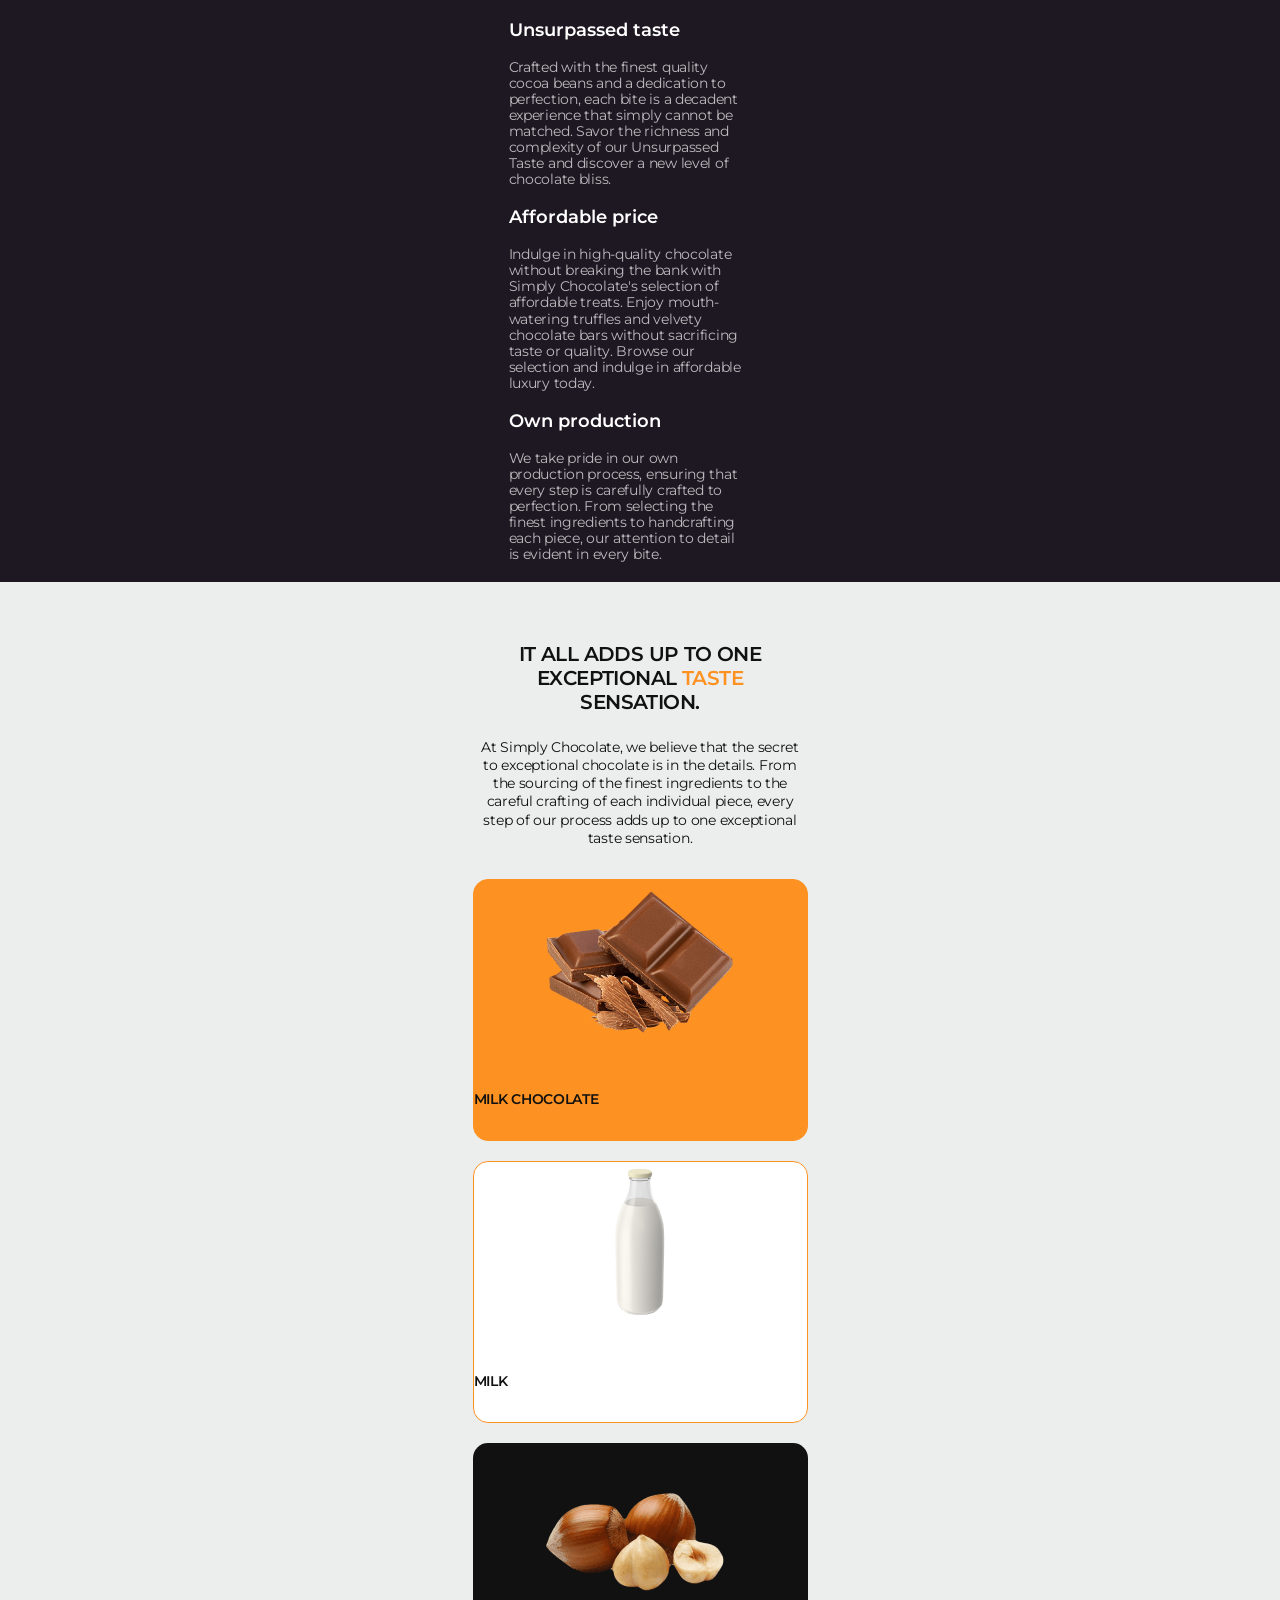
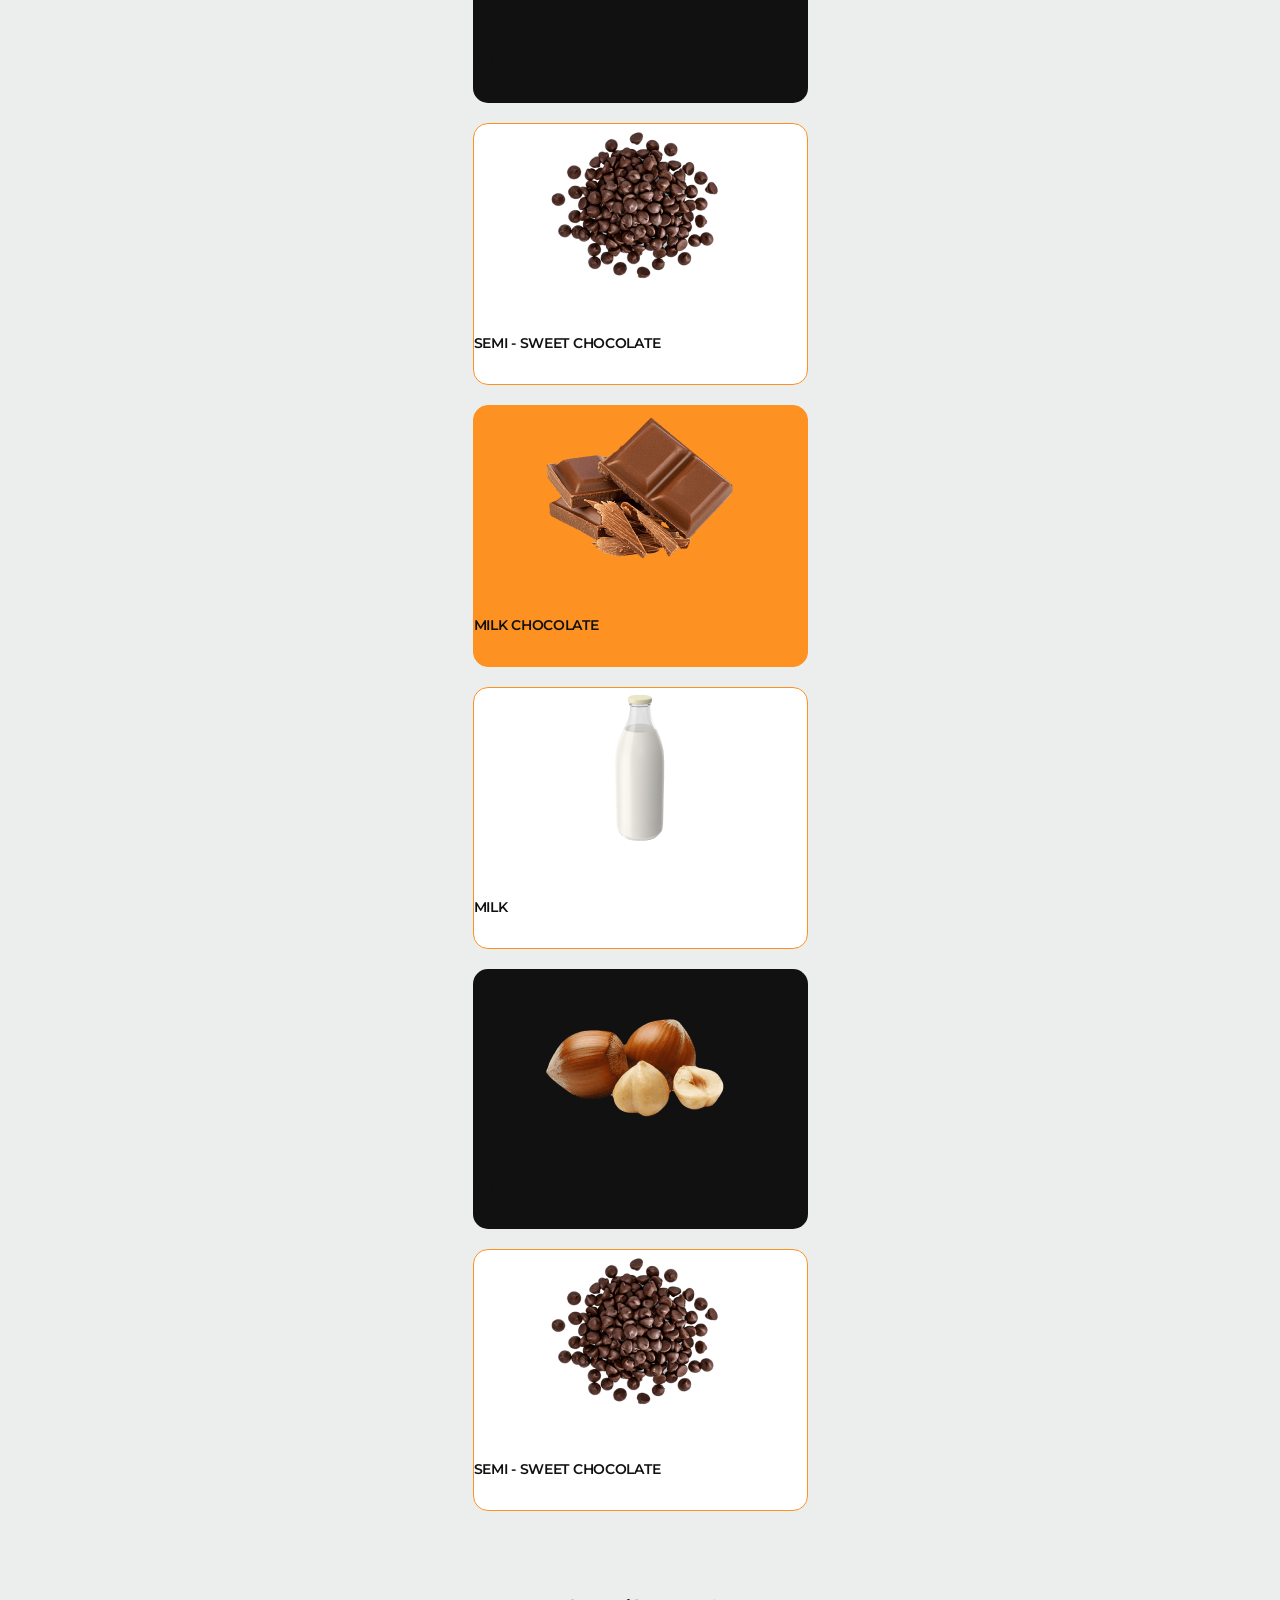
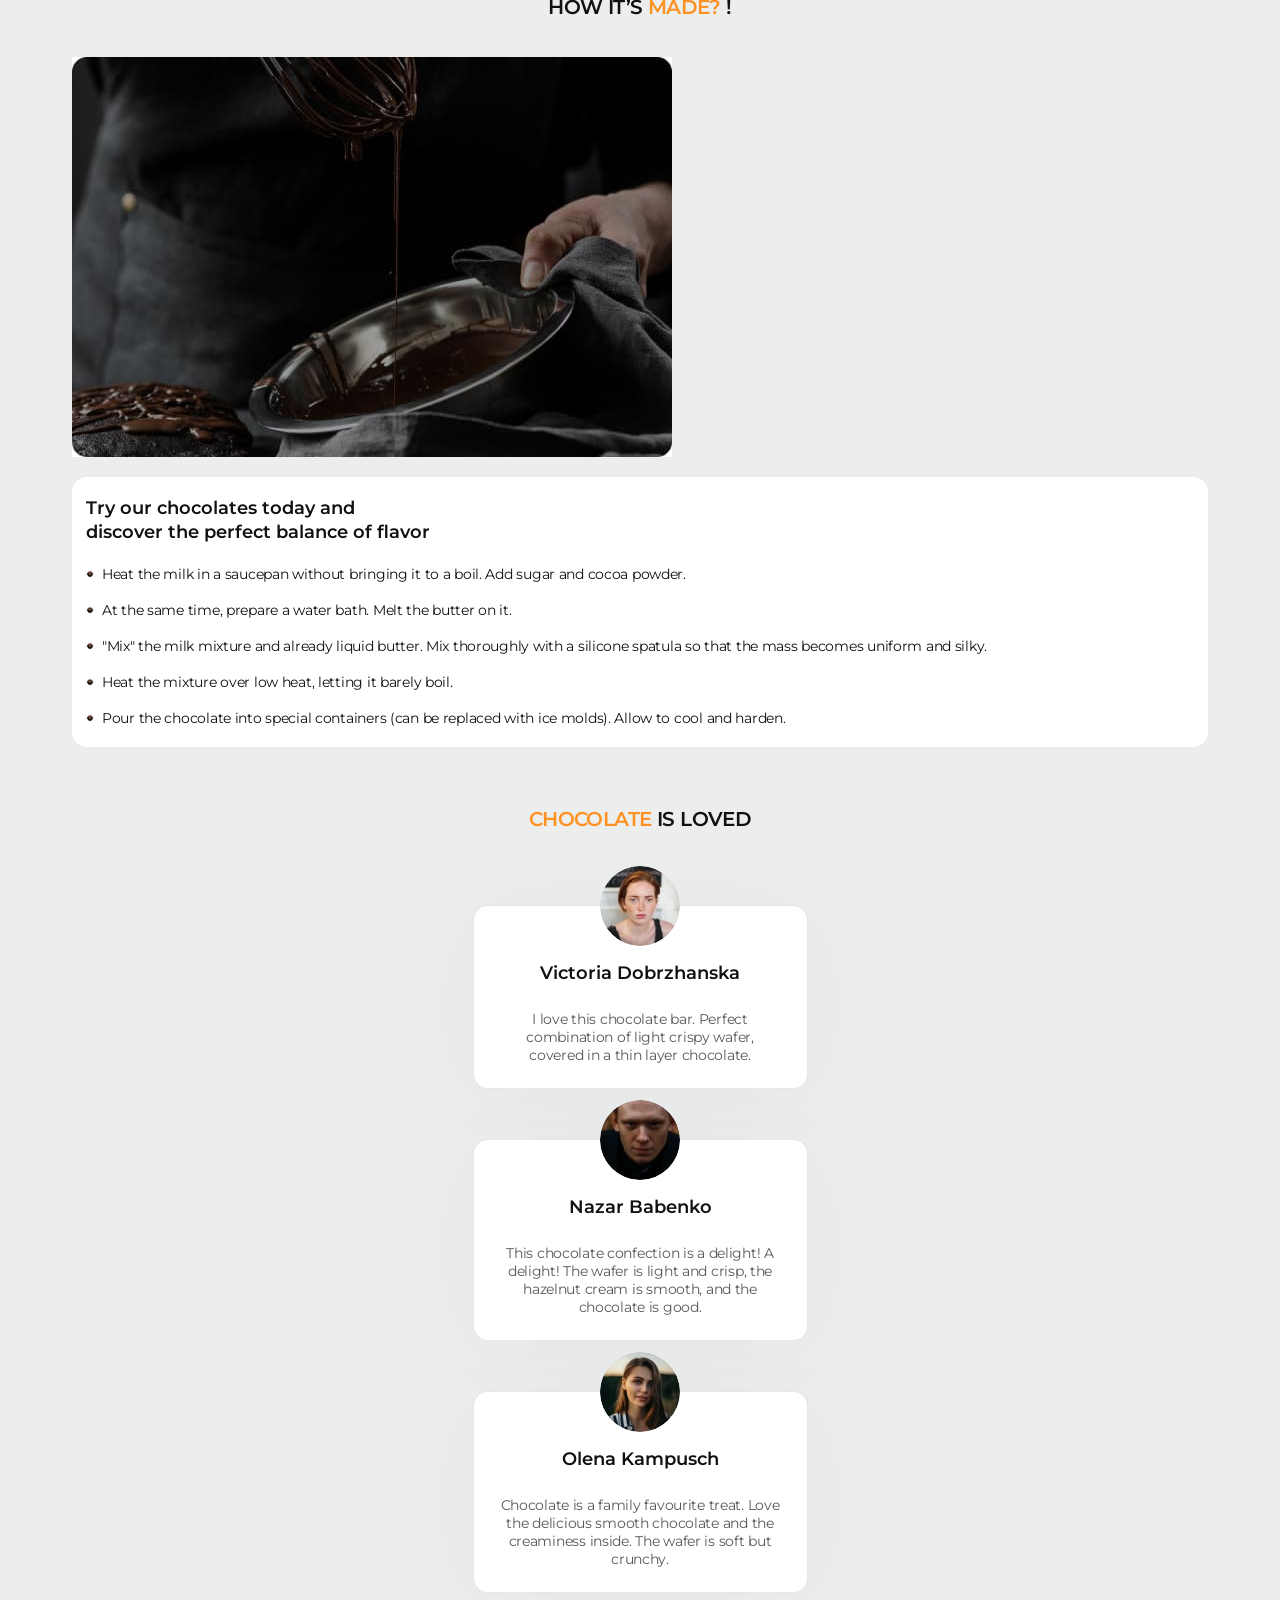
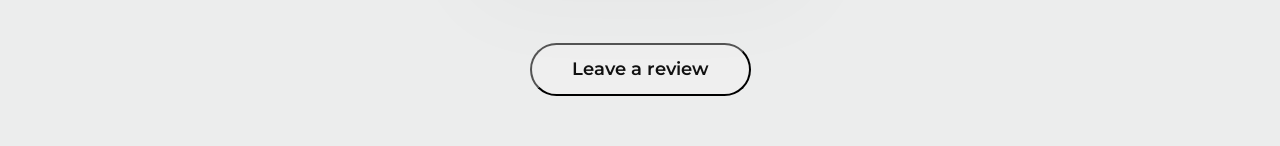
==== commit 1d694894: "m-6" ====
--- a/index.html
+++ b/index.html
@@ -20,6 +20,10 @@
     />
     <link
       rel="stylesheet"
+      href="./css/media.css"
+    />
+    <link
+      rel="stylesheet"
       href="./css/style.css"
     />
 
@@ -38,7 +42,7 @@
     />
   </head>
   <body>
-    <header class="header">
+    <!-- <header class="header">
       <div class="container header-container">
         <nav class="header-navigation">
           <a
@@ -101,10 +105,10 @@
           </ul>
         </address>
       </div>
-    </header>
+    </header> -->
     <!-- header>nav>a+ul>li*3>a -->
     <main>
-      <section class="hero">
+      <!-- <section class="hero">
         <div class="container">
           <div class="hero-wrapper">
             <h1 class="hero-title animate__animated animate__bounce">
@@ -131,12 +135,13 @@
             </div>
           </div>
         </div>
-      </section>
+      </section> -->
       <section class="features">
         <div class="container">
           <h2 hidden>Features</h2>
           <ul class="features-list">
             <li class="features-item">
+              <div class="features-icon"></div>
               <h3 class="features-subtitle">Unsurpassed taste</h3>
               <p class="features-item-text">
                 Crafted with the finest quality cocoa beans and a dedication to
@@ -146,6 +151,7 @@
               </p>
             </li>
             <li class="features-item">
+              <div class="features-icon"></div>
               <h3 class="features-subtitle">Affordable price</h3>
               <p class="features-item-text">
                 Indulge in high-quality chocolate without breaking the bank with
@@ -156,6 +162,7 @@
               </p>
             </li>
             <li class="features-item">
+              <div class="features-icon"></div>
               <h3 class="features-subtitle">Own production</h3>
               <p class="features-item-text">
                 We take pride in our own production process, ensuring that every
@@ -388,7 +395,7 @@
         </div>
       </section>
     </main>
-    <footer class="footer">
+    <!-- <footer class="footer">
       <div class="container">
         <div class="footer-top">
           <p class="footer-title">
@@ -458,8 +465,8 @@
           </form>
         </div>
       </div>
-    </footer>
-    <div class="backdrop is-open">
+    </footer> -->
+    <div class="backdrop">
       <div class="modal">
         <button
           type="button"
@@ -558,7 +565,8 @@
             <label
               for="policy"
               class="check-text"
-              ><span class="check-element"
+            >
+              <span class="check-element"
                 ><svg
                   class="check-icon"
                   width="10"
--- a/css/media.css
+++ b/css/media.css
@@ -0,0 +1,157 @@
+@media screen and (min-width: 768px) {
+  .container {
+    max-width: 768px;
+    padding-left: 32px;
+    padding-right: 32px;
+  }
+
+  .made .container {
+    max-width: 678px;
+  }
+
+  .section-title {
+    font-size: 24px;
+    line-height: 1.17;
+  }
+
+  .features {
+    padding-top: 50px;
+    padding-bottom: 50px;
+  }
+
+  .features-list {
+    gap: 32px;
+  }
+
+  .features-item {
+    width: calc((100% - 32px) / 2);
+  }
+
+  .features-icon {
+    display: flex;
+    width: 62px;
+    height: 62px;
+    border-radius: 50%;
+    align-items: center;
+    justify-content: center;
+    border: 1px solid rgba(255, 255, 255, 0.5);
+    margin-bottom: 22px;
+  }
+
+  .taste {
+    padding-top: 80px;
+    padding-bottom: 40px;
+  }
+
+  .taste-title {
+    margin-bottom: 28px;
+    max-width: 411px;
+  }
+
+  .taste-text {
+    margin-bottom: 50px;
+  }
+
+  .taste-list {
+    gap: 32px;
+  }
+
+  .taste-item {
+    width: calc((100% - 32px) / 2);
+  }
+
+  .made {
+    padding-top: 40px;
+    padding-bottom: 40px;
+  }
+
+  .made-title {
+    margin-bottom: 50px;
+  }
+
+  .made-subtitle {
+    margin-bottom: 28px;
+    max-width: 350px;
+  }
+
+  .made-text {
+    padding: 32px;
+  }
+
+  .reviews {
+    padding-top: 40px;
+    padding-bottom: 80px;
+  }
+
+  .reviews-title {
+    margin-bottom: 90px;
+  }
+
+  .reviews-list {
+    gap: 50px 16px;
+    justify-content: center;
+  }
+
+  .reviews-item {
+    width: calc((100% - 16px) / 2);
+  }
+}
+
+@media screen and (min-width: 1166px) {
+  .container,
+  .made .container {
+    max-width: 1166px;
+    padding-left: 15px;
+    padding-right: 15px;
+  }
+
+  .features-list {
+    padding-left: 36px;
+    padding-right: 36px;
+    gap: 70px;
+  }
+
+  .features-item {
+    width: calc((100% - 70px * 2) / 3);
+    padding-right: unset;
+  }
+
+  .taste {
+    padding-top: 100px;
+    padding-bottom: 50px;
+  }
+
+  .taste-list {
+    gap: 40px 19px;
+  }
+
+  .taste-item {
+    width: calc((100% - 57px) / 4);
+  }
+
+  .made {
+    padding-top: 50px;
+    padding-bottom: 50px;
+  }
+
+  .made-content {
+    flex-direction: row;
+  }
+
+  .made-item {
+    margin-bottom: 24px;
+  }
+
+  .reviews {
+    padding-top: 50px;
+    padding-bottom: 100px;
+  }
+
+  .reviews-list {
+    gap: 28px;
+  }
+
+  .reviews-item {
+    width: calc((100% - 56px) / 3);
+  }
+}
--- a/css/style.css
+++ b/css/style.css
@@ -36,6 +36,8 @@
 
 img {
   display: block;
+  max-width: 100%;
+  height: auto;
 }
 
 .visually-hidden {
@@ -53,16 +55,19 @@
 }
 
 .container {
-  width: 1166px;
-  padding-left: 15px;
-  padding-right: 15px;
+  max-width: 375px;
+  width: 100%;
+  padding-left: 20px;
+  padding-right: 20px;
   margin: 0 auto;
 }
 
 .section-title {
   font-weight: 600;
-  font-size: 24px;
-  line-height: 1.17;
+  /* font-size: 24px; */
+  /* line-height: 1.17; */
+  font-size: 20px;
+  line-height: 1.2;
   letter-spacing: -0.03em;
   text-transform: uppercase;
   text-align: center;
@@ -262,19 +267,30 @@
 
 .features {
   background-color: #1e1823;
-  padding-top: 50px;
-  padding-bottom: 50px;
+  /* padding-top: 50px;
+  padding-bottom: 50px; */
+  padding-top: 20px;
+  padding-bottom: 20px;
 }
 
 .features-list {
   display: flex;
-  padding-left: 36px;
-  padding-right: 36px;
-  gap: 70px;
+  flex-wrap: wrap;
+  /* padding-left: 36px;
+  padding-right: 36px; */
+
+  /* gap: 70px; */
+  gap: 20px;
 }
 
 .features-item {
-  width: calc((100% - 70px * 2) / 3);
+  /* width: calc((100% - 70px * 2) / 3); */
+  padding-right: 28px;
+  width: 100%;
+}
+
+.features-icon {
+  display: none;
 }
 
 .features-subtitle {
@@ -293,14 +309,18 @@
 /** ========TASTE========= */
 
 .taste {
-  padding-top: 100px;
-  padding-bottom: 50px;
+  /* padding-top: 100px;
+  padding-bottom: 50px; */
+  padding-top: 60px;
+  padding-bottom: 30px;
 }
 
 .taste-title {
-  max-width: 411px;
+  /* max-width: 411px; */
+  max-width: 283px;
   margin: 0 auto;
-  margin-bottom: 28px;
+  /* margin-bottom: 28px; */
+  margin-bottom: 24px;
 }
 
 .taste-text {
@@ -311,15 +331,16 @@
   color: #111;
   max-width: 486px;
   margin: 0 auto;
-  margin-bottom: 50px;
+  /* margin-bottom: 50px; */
+  margin-bottom: 32px;
 }
 
 .taste-list {
   display: flex;
   flex-wrap: wrap;
   /* gap: 40px 19px; */
-  column-gap: 19px;
-  row-gap: 40px;
+  /* column-gap: 19px; */
+  row-gap: 20px;
 }
 
 .taste-item {
@@ -327,7 +348,8 @@
   /* padding: 28px 32px; */
   padding-bottom: 32px;
   border-radius: 15px;
-  width: calc((100% - 57px) / 4);
+  /* width: calc((100% - 57px) / 4); */
+  width: 100%;
 }
 
 .taste-item:nth-child(even) {
@@ -387,12 +409,15 @@
 /** ========MADE========= */
 
 .made {
-  padding-top: 50px;
-  padding-bottom: 50px;
+  /* padding-top: 50px;
+  padding-bottom: 50px; */
+  padding-top: 30px;
+  padding-bottom: 30px;
 }
 
 .made-title {
-  margin-bottom: 50px;
+  /* margin-bottom: 50px; */
+  margin-bottom: 32px;
 }
 
 .made-title::before {
@@ -410,13 +435,15 @@
 
 .made-content {
   display: flex;
+  flex-direction: column;
   gap: 20px;
 }
 
 .made-text {
   background-color: #ffffff;
   border-radius: 15px;
-  padding: 32px;
+  /* padding: 32px; */
+  padding: 20px 14px;
 }
 
 .made-subtitle {
@@ -424,7 +451,8 @@
   font-size: 18px;
   line-height: 1.33;
   color: #111;
-  margin-bottom: 28px;
+  /* margin-bottom: 28px; */
+  margin-bottom: 20px;
 }
 
 .made-list {
@@ -441,13 +469,18 @@
 } */
 
 .made-item {
-  margin-bottom: 24px;
-  display: flex;
+  /* margin-bottom: 24px; */
+  margin-bottom: 18px;
   gap: 8px;
+  position: relative;
+  padding-left: 16px;
 }
 
 .made-item::before {
   content: '';
+  position: absolute;
+  left: 0;
+  top: 5px;
   width: 8px;
   height: 8px;
   display: inline-block;
@@ -472,18 +505,22 @@
 /** ========MADE========= */
 
 .reviews {
-  padding-top: 50px;
-  padding-bottom: 100px;
+  /* padding-top: 50px;
+  padding-bottom: 100px; */
+  padding-top: 30px;
+  padding-bottom: 50px;
 }
 
 .reviews-title {
-  margin-bottom: 90px;
+  /* margin-bottom: 90px; */
+  margin-bottom: 74px;
 }
 
 .reviews-list {
   display: flex;
+  flex-wrap: wrap;
   margin-bottom: 50px;
-  gap: 28px;
+  gap: 50px;
 }
 
 .reviews-item {
@@ -493,7 +530,8 @@
   border-radius: 15px;
   padding: 56px 24px 24px 24px;
   position: relative;
-  width: calc((100% - 56px) / 3);
+  /* width: calc((100% - 56px) / 3); */
+  width: 100%;
 }
 
 .reviews-image {
@@ -510,6 +548,7 @@
   line-height: 1.33;
   text-align: center;
   color: #111;
+  margin-bottom: 24px;
 }
 
 .reviews-item-text {
@@ -765,7 +804,42 @@
   color: rgba(64, 64, 64, 0.6);
   display: flex;
   align-items: center;
-}
+  position: relative;
+  /* &::before {
+    content: '';
+    width: 40px;
+    height: 22px;
+    border-radius: 50px;
+    background-image: url(../images/sky.png);
+    background-position: center;
+    background-size: cover;
+    transition-duration: 500ms;
+    margin-right: 10px;
+  }
+  &::after {
+    position: absolute;
+    left: 0px;
+    top: 1px;
+    content: '';
+    width: 20px;
+    height: 20px;
+    border-radius: 50%;
+    background-image: url(../images/sun.png);
+    background-position: center;
+    background-size: cover;
+    transition-duration: 300ms;
+  } */
+}
+
+/* .modal-check:checked + .check-text {
+  &::before {
+    background-image: url(../images/stars.avif);
+  }
+  &::after {
+    background-image: url(../images/moon.png);
+    transform: translate(20px);
+  }
+} */
 
 .check-element {
   width: 20px;
@@ -784,3 +858,161 @@
   border: none;
   fill: #fff;
 }
+
+/* @media screen and (min-width: 768px) {
+  .container {
+    max-width: 768px;
+    padding-left: 32px;
+    padding-right: 32px;
+  }
+
+  .made .container {
+    max-width: 678px;
+  }
+
+  .section-title {
+    font-size: 24px;
+    line-height: 1.17;
+  }
+
+  .features {
+    padding-top: 50px;
+    padding-bottom: 50px;
+  }
+
+  .features-list {
+    gap: 32px;
+  }
+
+  .features-item {
+    width: calc((100% - 32px) / 2);
+  }
+
+  .features-icon {
+    display: flex;
+    width: 62px;
+    height: 62px;
+    border-radius: 50%;
+    align-items: center;
+    justify-content: center;
+    border: 1px solid rgba(255, 255, 255, 0.5);
+    margin-bottom: 22px;
+  }
+
+  .taste {
+    padding-top: 80px;
+    padding-bottom: 40px;
+  }
+
+  .taste-title {
+    margin-bottom: 28px;
+    max-width: 411px;
+  }
+
+  .taste-text {
+    margin-bottom: 50px;
+  }
+
+  .taste-list {
+    gap: 32px;
+  }
+
+  .taste-item {
+    width: calc((100% - 32px) / 2);
+  }
+
+  .made {
+    padding-top: 40px;
+    padding-bottom: 40px;
+  }
+
+  .made-title {
+    margin-bottom: 50px;
+  }
+
+  .made-subtitle {
+    margin-bottom: 28px;
+    max-width: 350px;
+  }
+
+  .made-text {
+    padding: 32px;
+  }
+
+  .reviews {
+    padding-top: 40px;
+    padding-bottom: 80px;
+  }
+
+  .reviews-title {
+    margin-bottom: 90px;
+  }
+
+  .reviews-list {
+    gap: 50px 16px;
+    justify-content: center;
+  }
+
+  .reviews-item {
+    width: calc((100% - 16px) / 2);
+  }
+}
+
+@media screen and (min-width: 1166px) {
+  .container,
+  .made .container {
+    max-width: 1166px;
+    padding-left: 15px;
+    padding-right: 15px;
+  }
+
+  .features-list {
+    padding-left: 36px;
+    padding-right: 36px;
+    gap: 70px;
+  }
+
+  .features-item {
+    width: calc((100% - 70px * 2) / 3);
+    padding-right: unset;
+  }
+
+  .taste {
+    padding-top: 100px;
+    padding-bottom: 50px;
+  }
+
+  .taste-list {
+    gap: 40px 19px;
+  }
+
+  .taste-item {
+    width: calc((100% - 57px) / 4);
+  }
+
+  .made {
+    padding-top: 50px;
+    padding-bottom: 50px;
+  }
+
+  .made-content {
+    flex-direction: row;
+  }
+
+  .made-item {
+    margin-bottom: 24px;
+  }
+
+  .reviews {
+    padding-top: 50px;
+    padding-bottom: 100px;
+  }
+
+  .reviews-list {
+    gap: 28px;
+  }
+
+  .reviews-item {
+    width: calc((100% - 56px) / 3);
+  }
+} */
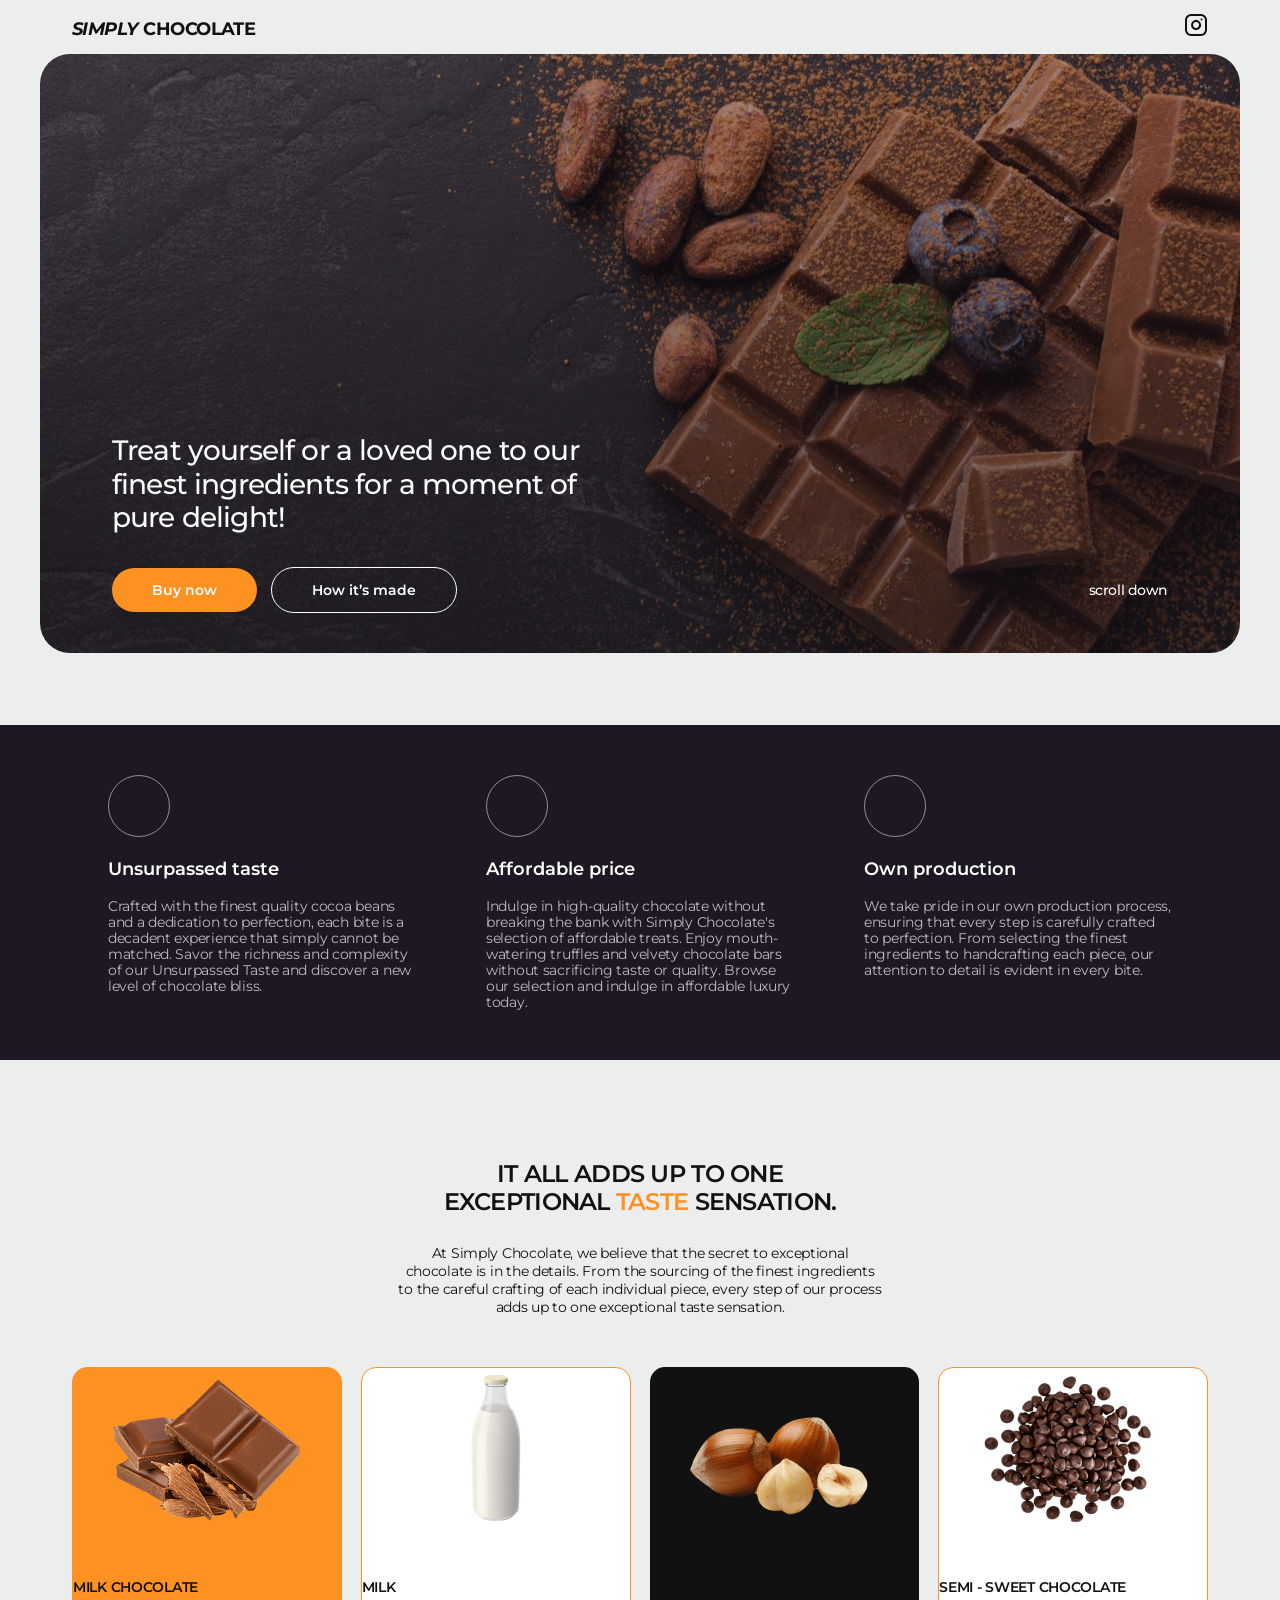
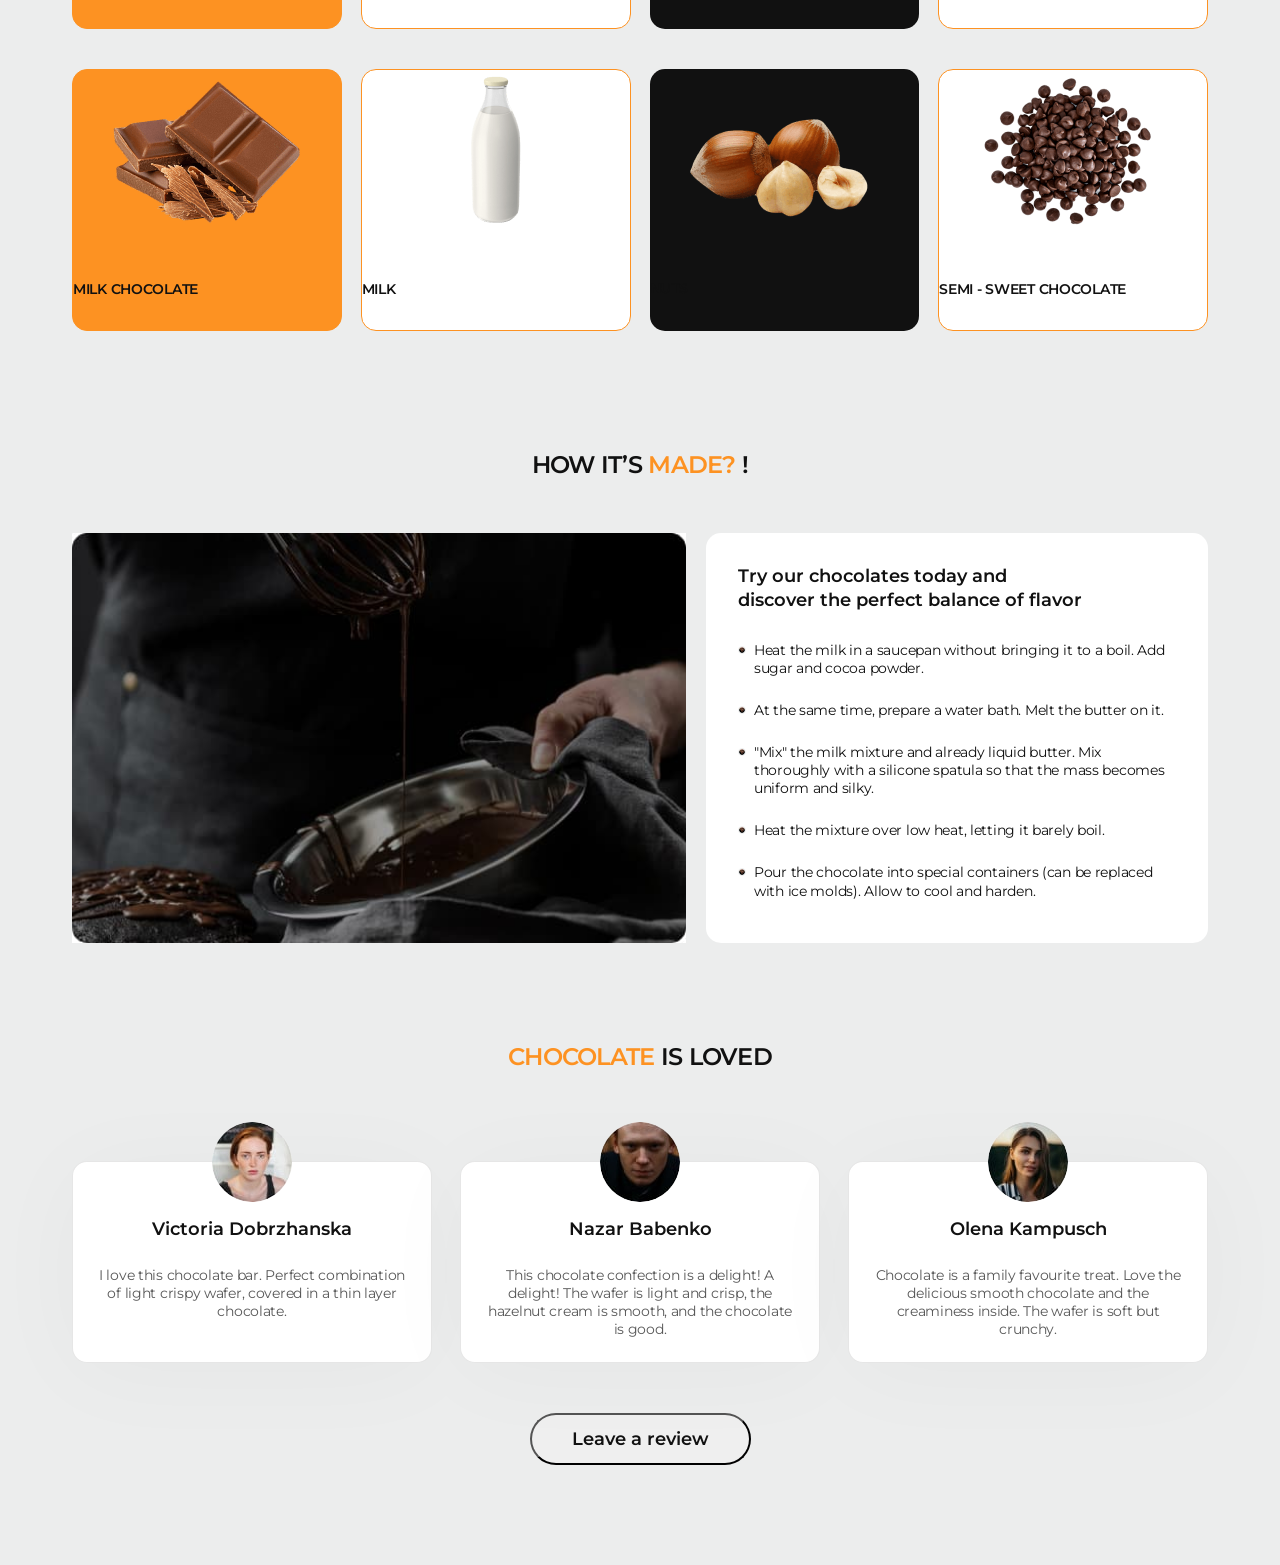
==== commit 8c932d6c: "mod-6" ====
--- a/index.html
+++ b/index.html
@@ -18,13 +18,15 @@
       rel="stylesheet"
       href="https://cdnjs.cloudflare.com/ajax/libs/animate.css/4.1.1/animate.min.css"
     />
+
+    <link
+      rel="stylesheet"
+      href="./css/style.css"
+    />
+
     <link
       rel="stylesheet"
       href="./css/media.css"
-    />
-    <link
-      rel="stylesheet"
-      href="./css/style.css"
     />
 
     <link
@@ -42,7 +44,7 @@
     />
   </head>
   <body>
-    <!-- <header class="header">
+    <header class="header">
       <div class="container header-container">
         <nav class="header-navigation">
           <a
@@ -104,11 +106,92 @@
             </li>
           </ul>
         </address>
+        <button
+          type="button"
+          class="menu-open-btn"
+        >
+          <svg
+            class="header-icon"
+            width="24"
+            height="24"
+          >
+            <use href="./images/icons.svg#icon-insta"></use>
+          </svg>
+        </button>
       </div>
-    </header> -->
+      <div class="mob-menu">
+        <div>
+          <button
+            type="button"
+            class="menu-close-btn"
+          >
+            <svg
+              class="header-icon"
+              width="24"
+              height="24"
+            >
+              <use href="./images/icons.svg#icon-twit"></use>
+            </svg>
+          </button>
+          <nav class="mob-menu-navigation">
+            <ul class="mob-menu-list">
+              <li class="mob-menu-item">
+                <a
+                  class="mob-menu-link current"
+                  href="./index.html"
+                  >Home</a
+                >
+              </li>
+              <li class="mob-menu-item">
+                <a
+                  class="mob-menu-link"
+                  href="./about.html"
+                  >How it’s made?</a
+                >
+              </li>
+              <li class="mob-menu-item">
+                <a
+                  class="mob-menu-link"
+                  href=""
+                  >Chocolate is loved</a
+                >
+              </li>
+            </ul>
+          </nav>
+        </div>
+        <ul class="mob-menu-address-list">
+          <li class="mob-menu-address-item">
+            <a
+              class="mob-menu-address-link"
+              href=""
+            >
+              <svg
+                class="mob-menu-icon"
+                width="24"
+                height="24"
+              >
+                <use href="./images/icons.svg#icon-insta"></use>
+              </svg>
+            </a>
+          </li>
+          <li class="mob-menu-address-item">
+            <a
+              class="mob-menu-address-link"
+              href=""
+              ><svg
+                class="mob-menu-icon"
+                width="24"
+                height="24"
+              >
+                <use href="./images/icons.svg#icon-twit"></use></svg
+            ></a>
+          </li>
+        </ul>
+      </div>
+    </header>
     <!-- header>nav>a+ul>li*3>a -->
     <main>
-      <!-- <section class="hero">
+      <section class="hero">
         <div class="container">
           <div class="hero-wrapper">
             <h1 class="hero-title animate__animated animate__bounce">
@@ -135,7 +218,7 @@
             </div>
           </div>
         </div>
-      </section> -->
+      </section>
       <section class="features">
         <div class="container">
           <h2 hidden>Features</h2>
@@ -191,6 +274,10 @@
               <div class="taste-cover">
                 <img
                   class="taste-image"
+                  srcset="
+                    ./images/taste-img-1.png    1x,
+                    ./images/taste-img-1-2x.png 2x
+                  "
                   src="./images/taste-img-1.png"
                   width="206"
                   height="160"
@@ -287,13 +374,33 @@
             hOW IT’S <span class="accent">made?</span>
           </h2>
           <div class="made-content">
-            <img
-              class="made-image"
-              src="./images/made-img.jpg"
-              alt="liquid chocolate"
-              width="600"
-              height="400"
-            />
+            <picture>
+              <source
+                srcset="./images/made-img.jpg 1x, ./images/made-img-2x.jpg 2x"
+                media="(min-width: 1166px)"
+              />
+              <source
+                srcset="
+                  ./images/made-img-tab.jpg    1x,
+                  ./images/made-img-tab-2x.jpg 2x
+                "
+                media="(min-width: 768px)"
+              />
+              <source
+                srcset="
+                  ./images/made-img-mob.jpg    1x,
+                  ./images/made-img-mob-2x.jpg 2x
+                "
+                media="(max-width: 767px)"
+              />
+              <img
+                class="made-image"
+                src="./images/made-img.jpg"
+                alt="liquid chocolate"
+                width="614"
+              />
+            </picture>
+
             <div class="made-text">
               <h3 class="made-subtitle">
                 Try our chocolates today and discover the perfect balance of
--- a/css/style.css
+++ b/css/style.css
@@ -9,6 +9,10 @@
   margin-top: 0;
   margin-bottom: 0;
   padding-left: 0;
+}
+
+picture {
+  flex-shrink: 0;
 }
 
 a {
@@ -83,7 +87,8 @@
   font-size: 14px;
   color: #fff;
   border-radius: 100px;
-  padding: 14px 40px;
+  /* padding: 14px 40px; */
+  padding: 12px 28px;
 }
 
 /* =======HEADER======== */
@@ -112,6 +117,8 @@
   letter-spacing: -0.03em;
   color: #111;
   margin-right: 100px;
+  padding-top: 20px;
+  padding-bottom: 14px;
 }
 
 .header-logo-italic {
@@ -119,7 +126,8 @@
 }
 
 .header-menu-list {
-  display: flex;
+  /* display: flex; */
+  display: none;
   gap: 24px;
 }
 
@@ -153,6 +161,7 @@
 
 .header-address {
   margin-left: auto;
+  display: none;
 }
 
 .header-address-list {
@@ -191,6 +200,74 @@
 /* .header-icon:hover {
   stroke: #fd9222;
 } */
+
+.menu-open-btn {
+  border: none;
+  background-color: transparent;
+  margin-left: auto;
+  padding: 0;
+}
+
+.mob-menu {
+  width: 100%;
+  height: 100%;
+  background-color: #1e1823;
+  position: fixed;
+  top: 0;
+  z-index: 1;
+  padding: 20px;
+  display: flex;
+  flex-direction: column;
+  justify-content: space-between;
+  overflow: auto;
+  opacity: 0;
+  pointer-events: none;
+  visibility: hidden;
+}
+
+.menu-close-btn {
+  display: block;
+  margin-left: auto;
+  background-color: transparent;
+  border: none;
+  margin-bottom: 88px;
+  svg {
+    fill: transparent;
+    stroke: #ffffff;
+  }
+}
+.header-icon {
+}
+.mob-menu-navigation {
+}
+.mob-menu-list {
+  margin-bottom: 50px;
+}
+.mob-menu-item:not(:last-child) {
+  margin-bottom: 24px;
+}
+
+.mob-menu-link {
+  font-weight: 500;
+  font-size: 36px;
+  line-height: 1.1;
+  letter-spacing: -0.02em;
+  color: #fff;
+}
+
+.mob-menu-address-list {
+  display: flex;
+  gap: 20px;
+  /* margin-top: auto; */
+}
+.mob-menu-address-item {
+}
+.mob-menu-address-link {
+}
+.mob-menu-icon {
+  fill: transparent;
+  stroke: #ffffff;
+}
 
 /* =======HERO======== */
 
@@ -200,25 +277,39 @@
       rgba(30, 24, 35, 0.4),
       rgba(30, 24, 35, 0.4)
     ),
-    url(../images/hero-bg.jpg);
+    url(../images/hero-bg-mob.jpg);
+  background-repeat: no-repeat;
+  background-position: center;
+  background-size: cover;
   max-width: 1200px;
   margin: 0 auto;
   border-radius: 30px;
   margin-bottom: 72px;
 }
 
+@media screen and (min-resolution: 2x) {
+  .hero {
+    background-image: linear-gradient(
+        rgba(30, 24, 35, 0.4),
+        rgba(30, 24, 35, 0.4)
+      ),
+      url(../images/hero-bg-mob-2x.jpg);
+  }
+}
+
 .hero-wrapper {
-  padding: 380px 40px 40px 40px;
+  /* padding: 380px 40px 40px 40px; */
+  padding: 395px 20px 20px;
 }
 
 .hero-title {
   font-weight: 500;
-  font-size: 28px;
-  line-height: 1.21;
+  font-size: 20px;
+  line-height: 1.2;
   letter-spacing: -0.03em;
   color: #fff;
   margin-bottom: 32px;
-  max-width: 484px;
+  /* max-width: 484px; */
 
   /* &::selection {
     background-color: red;
@@ -228,6 +319,7 @@
 .hero-buttons {
   display: flex;
   align-items: center;
+  flex-wrap: wrap;
 }
 
 .hero-btn {
@@ -260,7 +352,8 @@
   line-height: 1.28571;
   letter-spacing: -0.03em;
   color: #fff;
-  margin-left: auto;
+  /* margin-left: auto; */
+  margin-top: 32px;
 }
 
 /** ========FEATURES========= */
--- a/css/media.css
+++ b/css/media.css
@@ -9,9 +9,45 @@
     max-width: 678px;
   }
 
+  .btn {
+    padding: 14px 40px;
+  }
+
   .section-title {
     font-size: 24px;
     line-height: 1.17;
+  }
+
+  .hero {
+    background-image: linear-gradient(
+        rgba(30, 24, 35, 0.4),
+        rgba(30, 24, 35, 0.4)
+      ),
+      url(../images/hero-bg-tab.jpg);
+  }
+
+  @media screen and (min-resolution: 2x) {
+    .hero {
+      background-image: linear-gradient(
+          rgba(30, 24, 35, 0.4),
+          rgba(30, 24, 35, 0.4)
+        ),
+        url(../images/hero-bg-tab-2x.jpg);
+    }
+  }
+
+  .hero-wrapper {
+    padding: 670px 40px 40px 40px;
+  }
+
+  .hero-title {
+    font-size: 28px;
+    max-width: 484px;
+  }
+
+  .hero-scroll-link {
+    margin-left: auto;
+    margin-top: unset;
   }
 
   .features {
@@ -105,6 +141,28 @@
     padding-right: 15px;
   }
 
+  .hero {
+    background-image: linear-gradient(
+        rgba(30, 24, 35, 0.4),
+        rgba(30, 24, 35, 0.4)
+      ),
+      url(../images/hero-bg.jpg);
+  }
+
+  @media screen and (min-resolution: 2x) {
+    .hero {
+      background-image: linear-gradient(
+          rgba(30, 24, 35, 0.4),
+          rgba(30, 24, 35, 0.4)
+        ),
+        url(../images/hero-bg-2x.jpg);
+    }
+  }
+
+  .hero-wrapper {
+    padding-top: 380px;
+  }
+
   .features-list {
     padding-left: 36px;
     padding-right: 36px;
